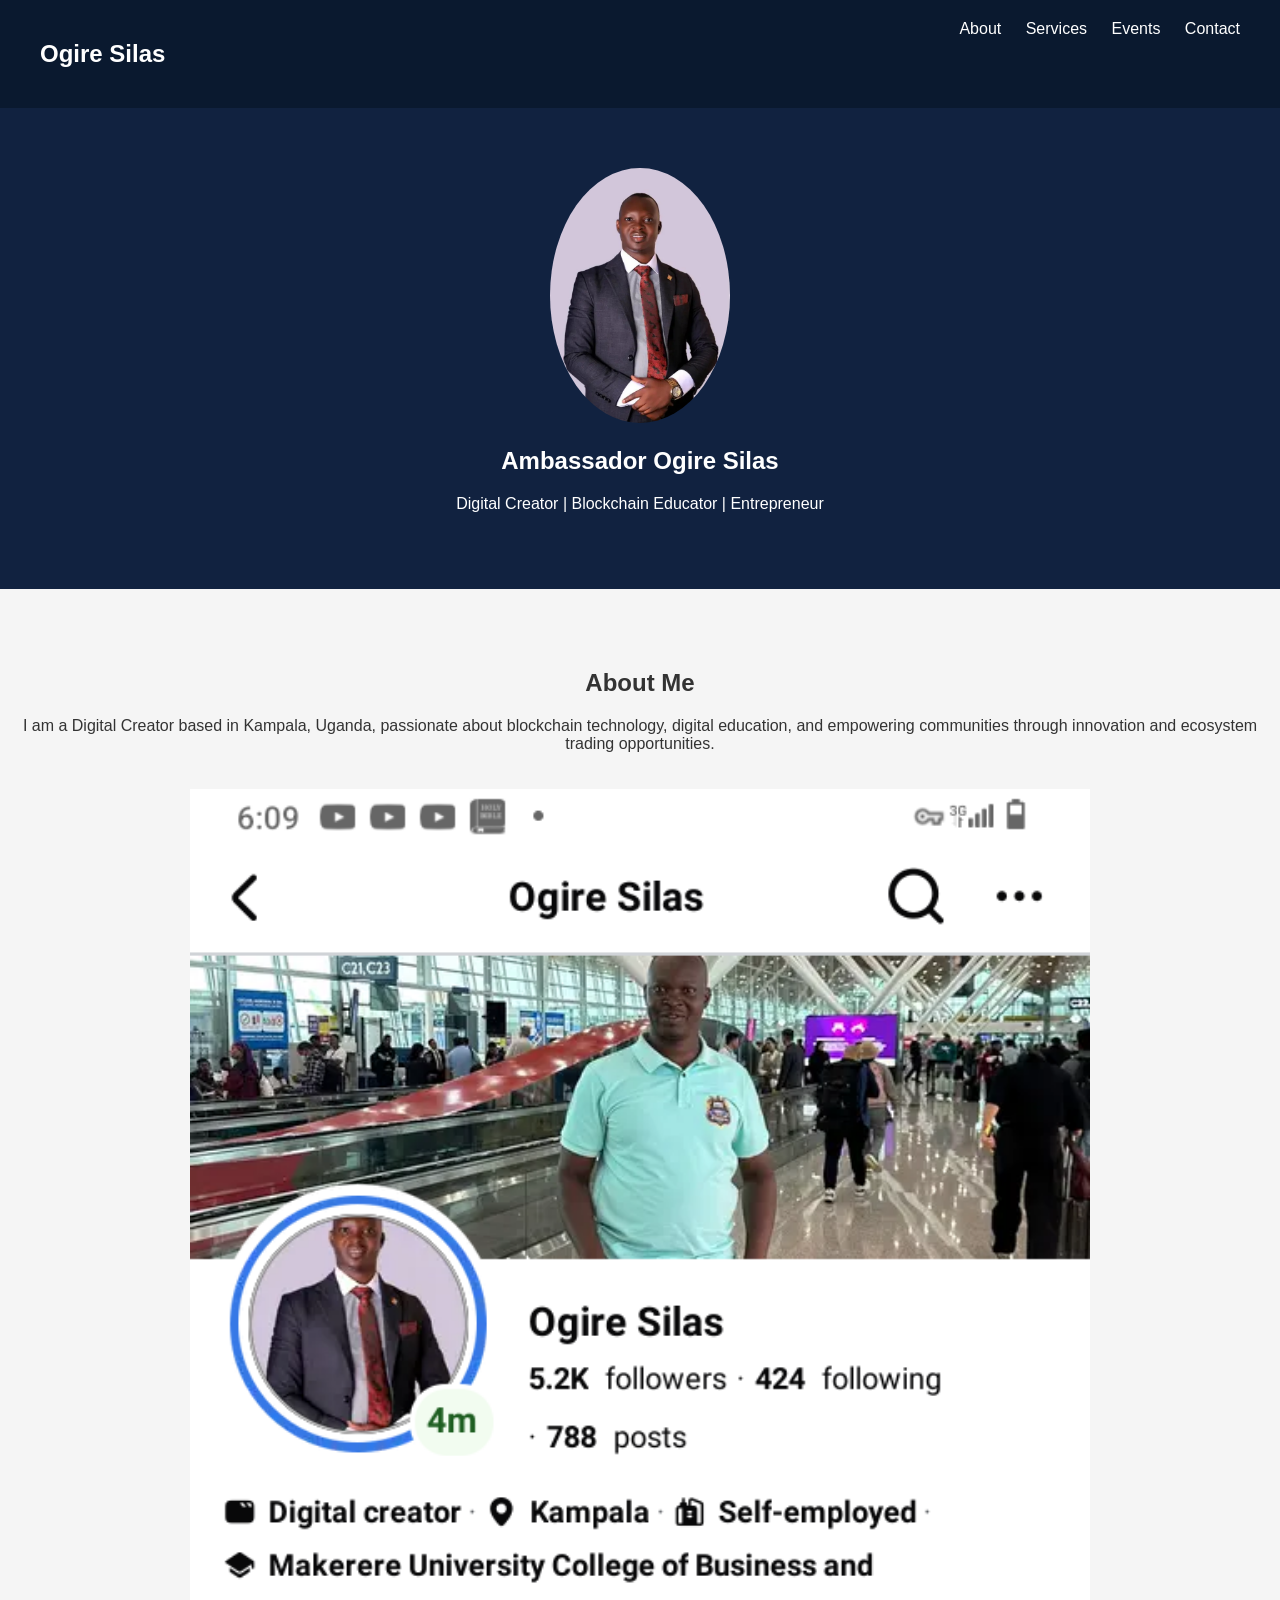
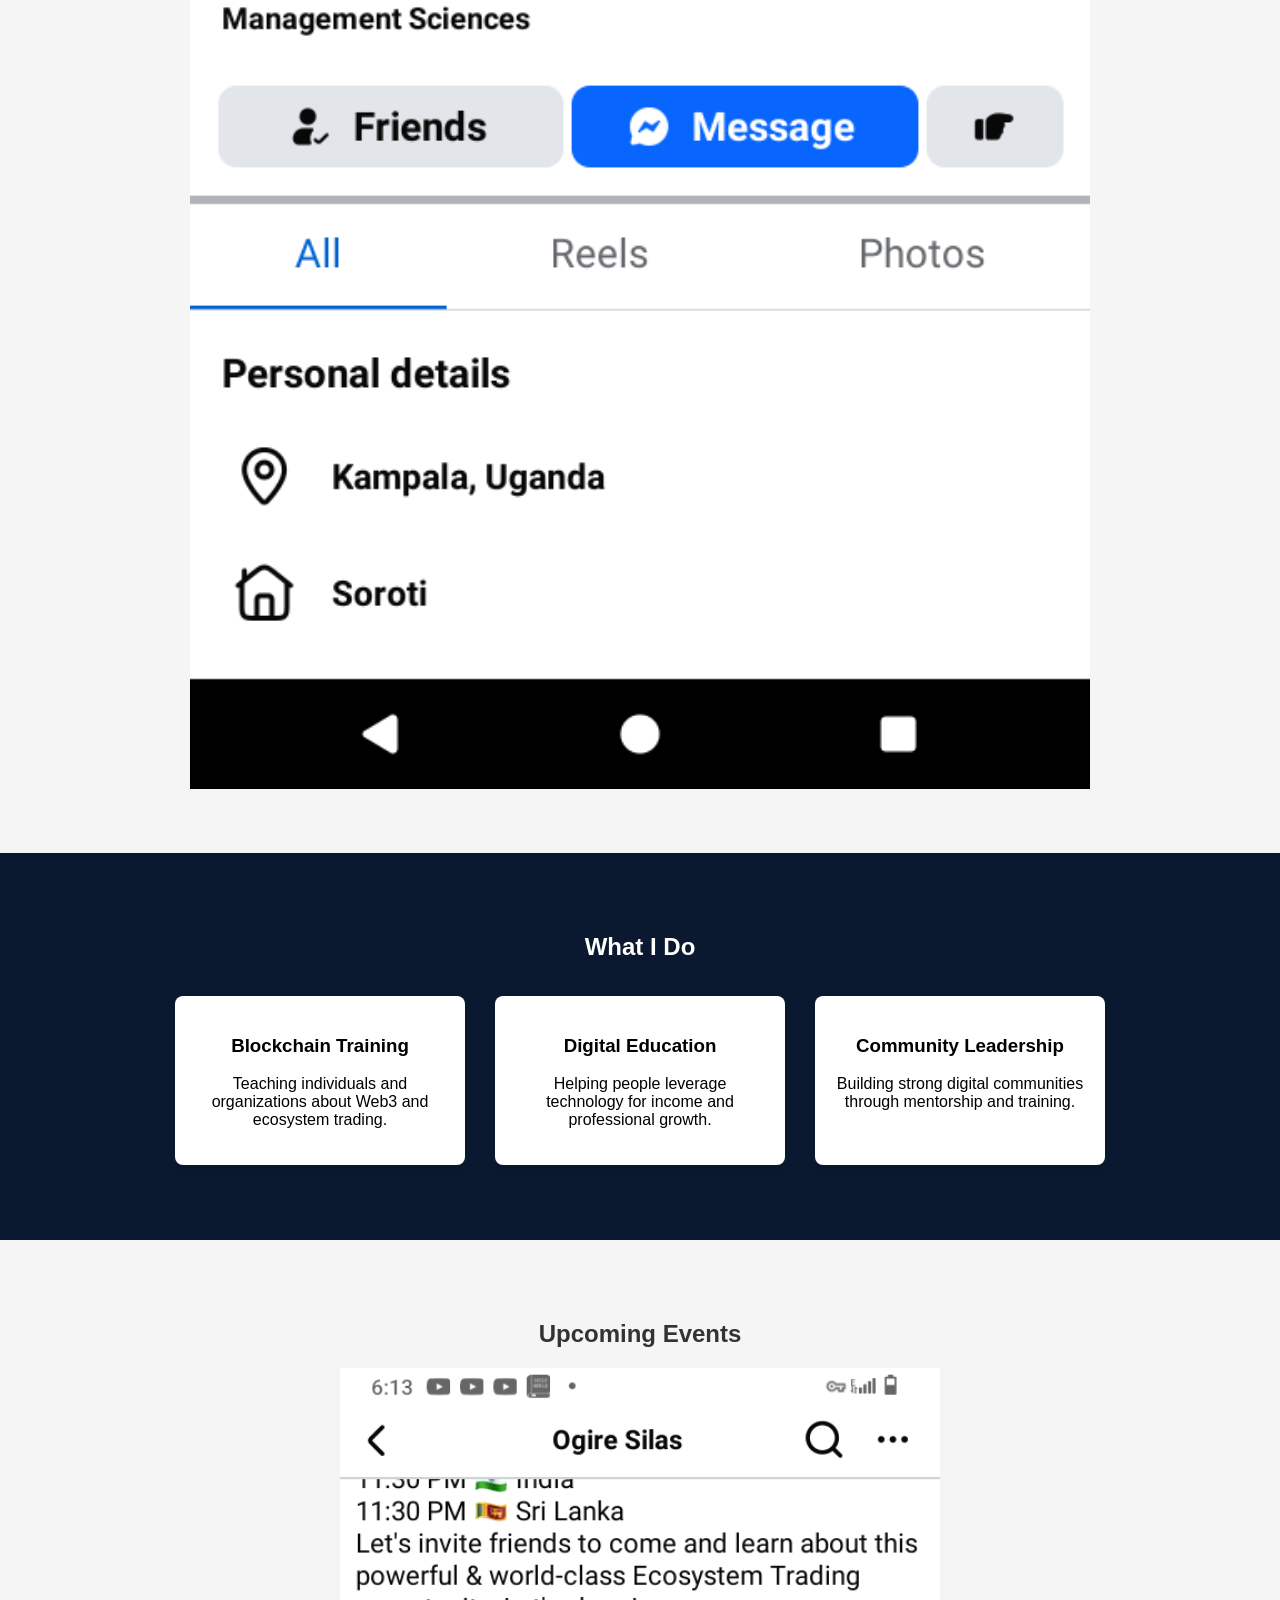
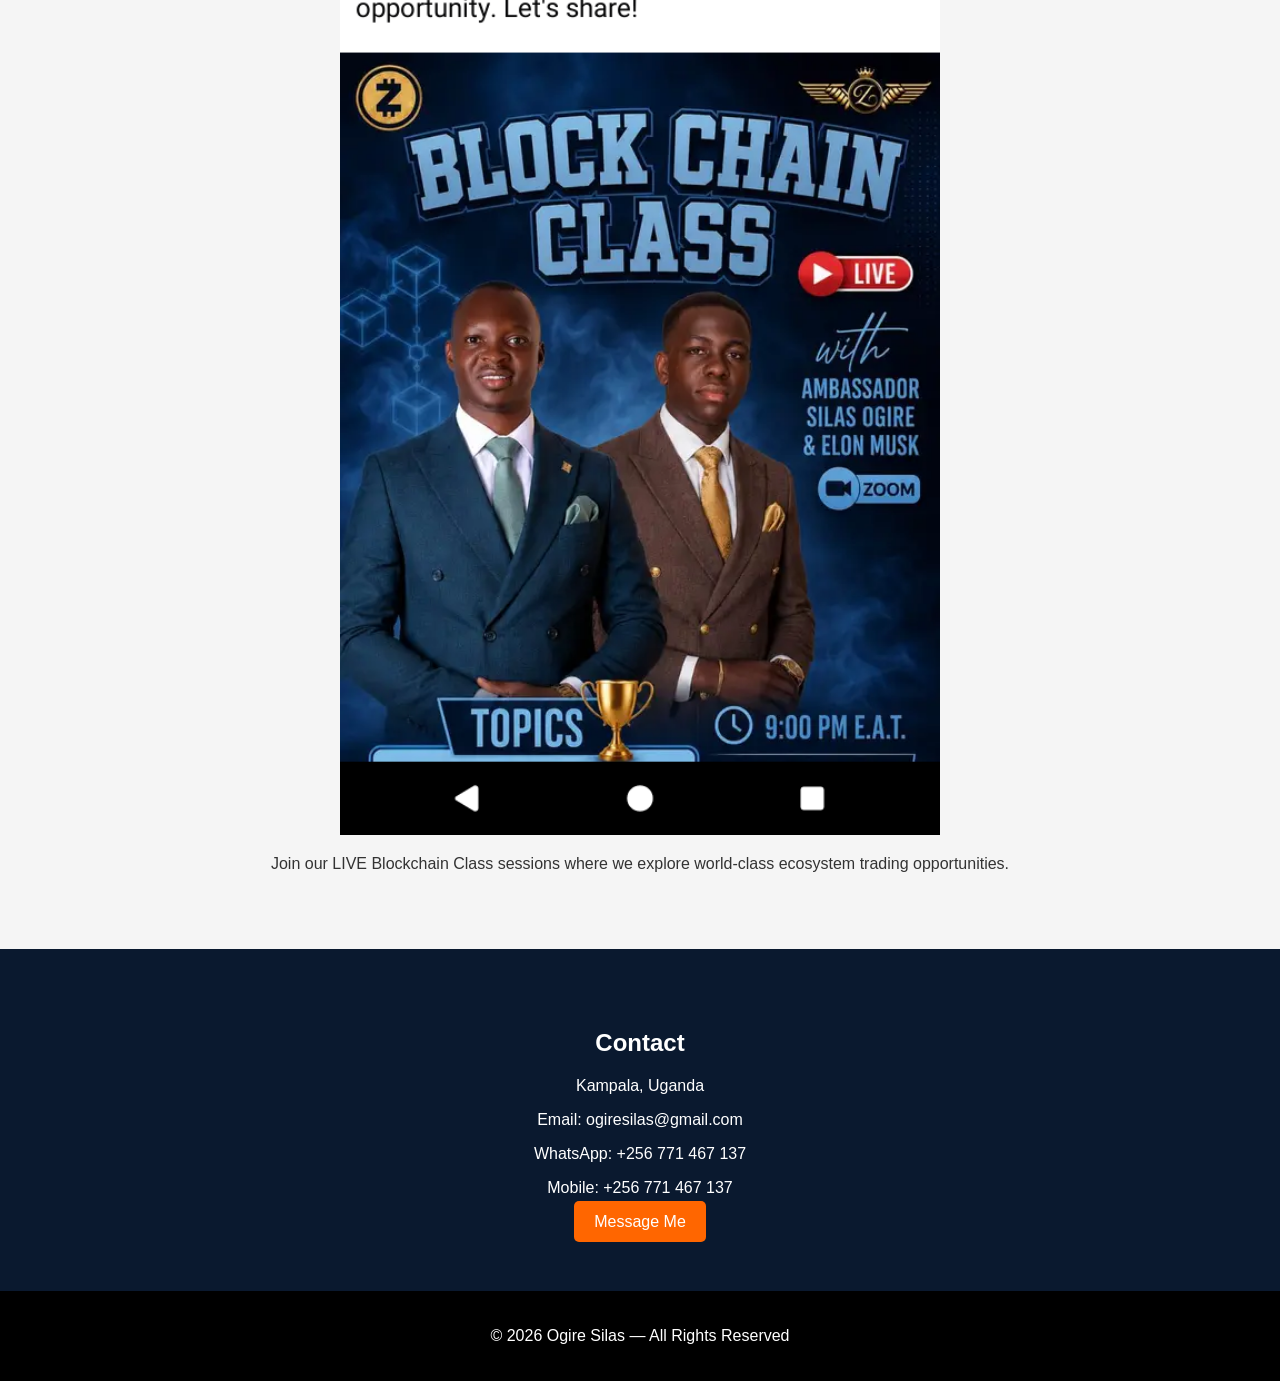
==== index.html @ d4a405c9 "Updated" ====
<!DOCTYPE html>
<html lang="en">
<head>
<meta charset="UTF-8">
<meta name="viewport" content="width=device-width, initial-scale=1.0">

<title>Ogire Silas | Digital Creator</title>

<link rel="stylesheet" href="style.css">

</head>

<body>

<!-- NAVBAR -->
<header>
    <h2>Ogire Silas</h2>
    <nav>
        <a href="#about">About</a>
        <a href="#services">Services</a>
        <a href="#events">Events</a>
        <a href="#contact">Contact</a>
    </nav>
</header>

<!-- HERO SECTION -->
<section class="hero">
    <img src="images/profile.jpg" class="profile">
    <h1>Ambassador Ogire Silas</h1>
    <p>Digital Creator | Blockchain Educator | Entrepreneur</p>
</section>

<!-- ABOUT -->
<section id="about" class="section">
    <h2>About Me</h2>
    <p>
        I am a Digital Creator based in Kampala, Uganda,
        passionate about blockchain technology, digital education,
        and empowering communities through innovation and ecosystem trading opportunities.
    </p>

    <img src="images/cover.png" class="cover">
</section>

<!-- SERVICES -->
<section id="services" class="section dark">
    <h2>What I Do</h2>

    <div class="cards">

        <div class="card">
            <h3>Blockchain Training</h3>
            <p>Teaching individuals and organizations about Web3 and ecosystem trading.</p>
        </div>

        <div class="card">
            <h3>Digital Education</h3>
            <p>Helping people leverage technology for income and professional growth.</p>
        </div>

        <div class="card">
            <h3>Community Leadership</h3>
            <p>Building strong digital communities through mentorship and training.</p>
        </div>

    </div>
</section>

<!-- EVENTS -->
<section id="events" class="section">
    <h2>Upcoming Events</h2>

    <img src="images/blockchain.png" class="event">

    <p>
        Join our LIVE Blockchain Class sessions where we explore world-class
        ecosystem trading opportunities.
    </p>

</section>

<!-- CONTACT -->
<section id="contact" class="section dark">
    <h2>Contact</h2>

    <p>Kampala, Uganda</p>
    <p>Email: ogiresilas@gmail.com</p>
    <p>WhatsApp: +256 771 467 137</p>
    <p>Mobile: +256 771 467 137</p>

    <a class="btn" href="#">Message Me</a>

</section>

<footer>
    <p>© 2026 Ogire Silas — All Rights Reserved</p>
</footer>

</body>
</html>
---- style.css ----
body {
    margin:0;
    font-family: Arial, Helvetica, sans-serif;
    background:#f5f5f5;
    color:#333;
}

/* NAVBAR */
header {
    display:flex;
    justify-content:space-between;
    padding:20px 40px;
    background:#0a192f;
    color:white;
}

header a {
    color:white;
    margin-left:20px;
    text-decoration:none;
}

/* HERO */
.hero {
    text-align:center;
    padding:60px 20px;
    background:#112240;
    color:white;
}

.profile {
    width:180px;
    border-radius:50%;
}

/* SECTIONS */
.section {
    padding:60px 20px;
    text-align:center;
}

.dark {
    background:#0a192f;
    color:white;
}

.cover {
    width:90%;
    max-width:900px;
    margin-top:20px;
}

.event {
    width:80%;
    max-width:600px;
}

/* CARDS */
.cards {
    display:flex;
    justify-content:center;
    flex-wrap:wrap;
}

.card {
    background:white;
    padding:20px;
    margin:15px;
    width:250px;
    border-radius:8px;
    box-shadow:0 4px 10px rgba(0,0,0,0.1);
}

.dark .card {
    color:black;
}

/* BUTTON */
.btn {
    background:#ff6600;
    color:white;
    padding:12px 20px;
    text-decoration:none;
    border-radius:5px;
}

/* FOOTER */
footer {
    text-align:center;
    padding:20px;
    background:#000;
    color:white;
}

/* MOBILE */
@media(max-width:768px){
    header {
        flex-direction:column;
        text-align:center;
    }

    .cards {
        flex-direction:column;
        align-items:center;
    }
}
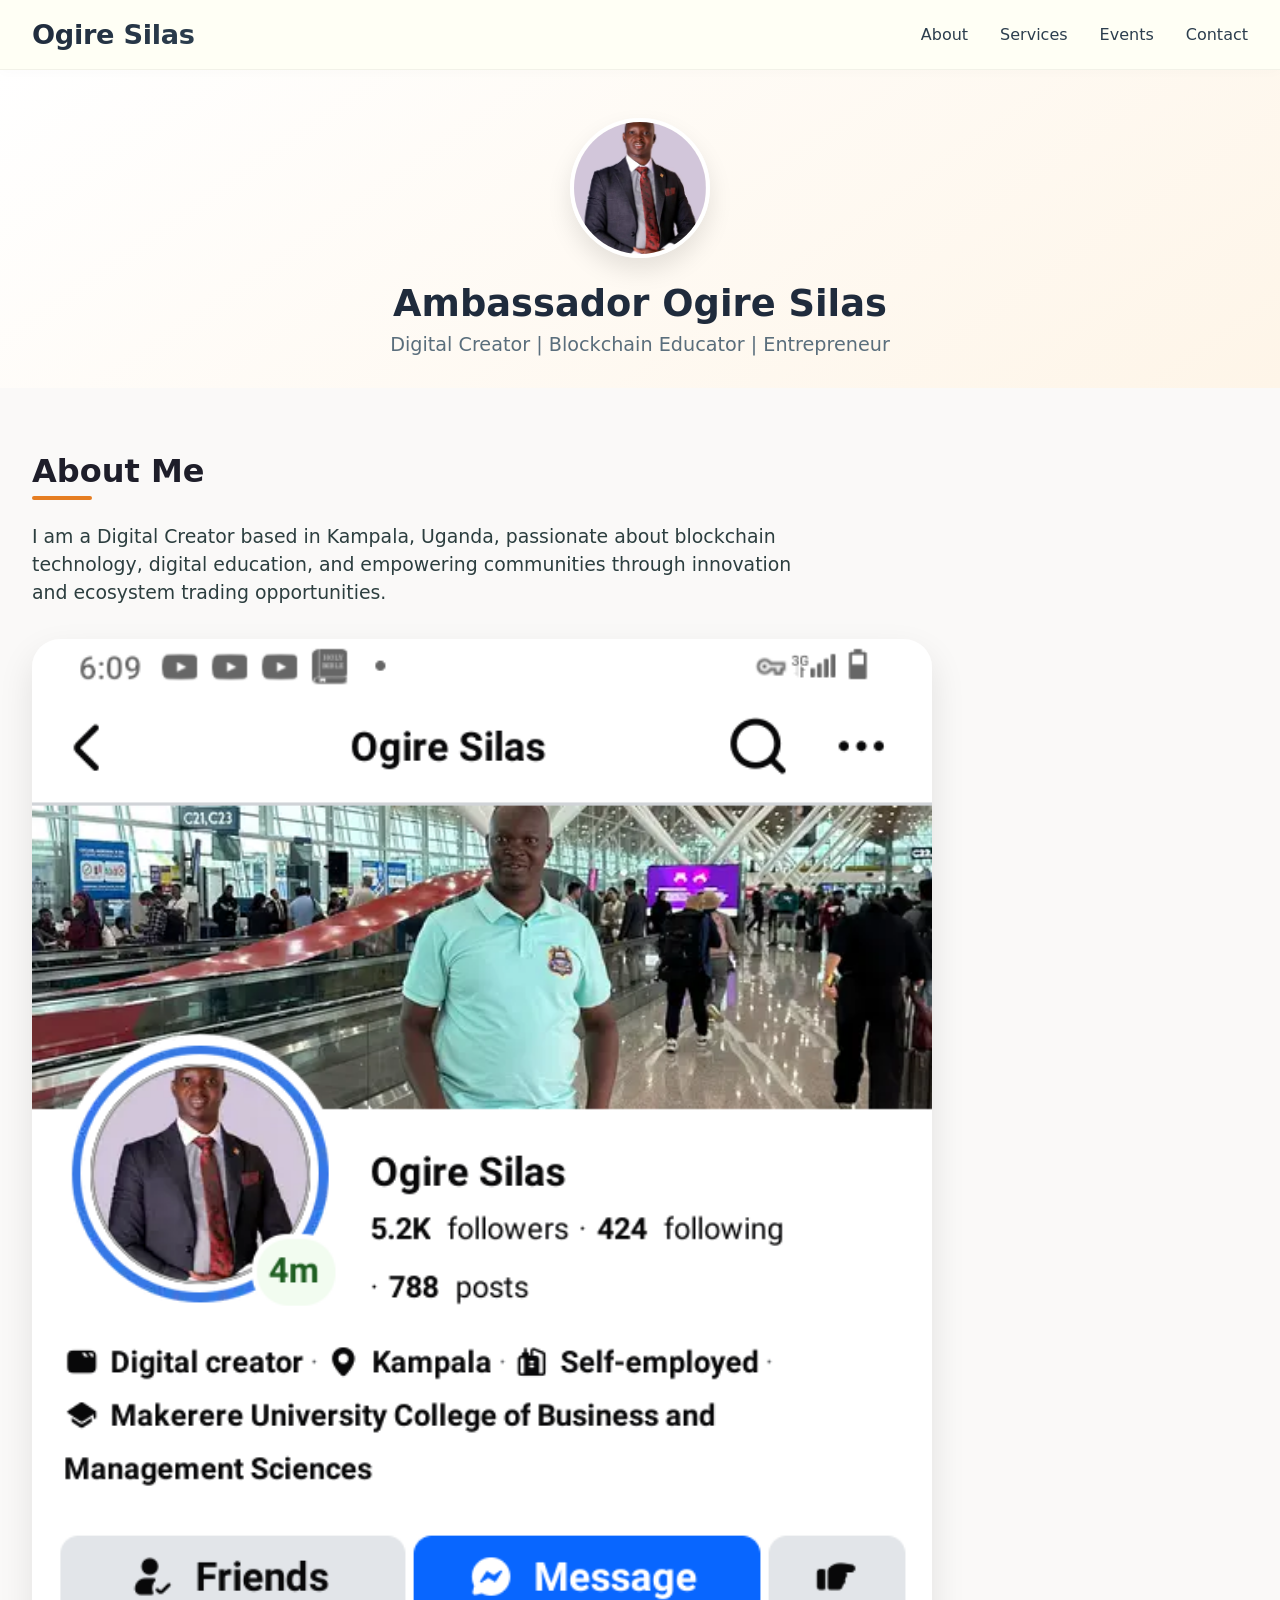
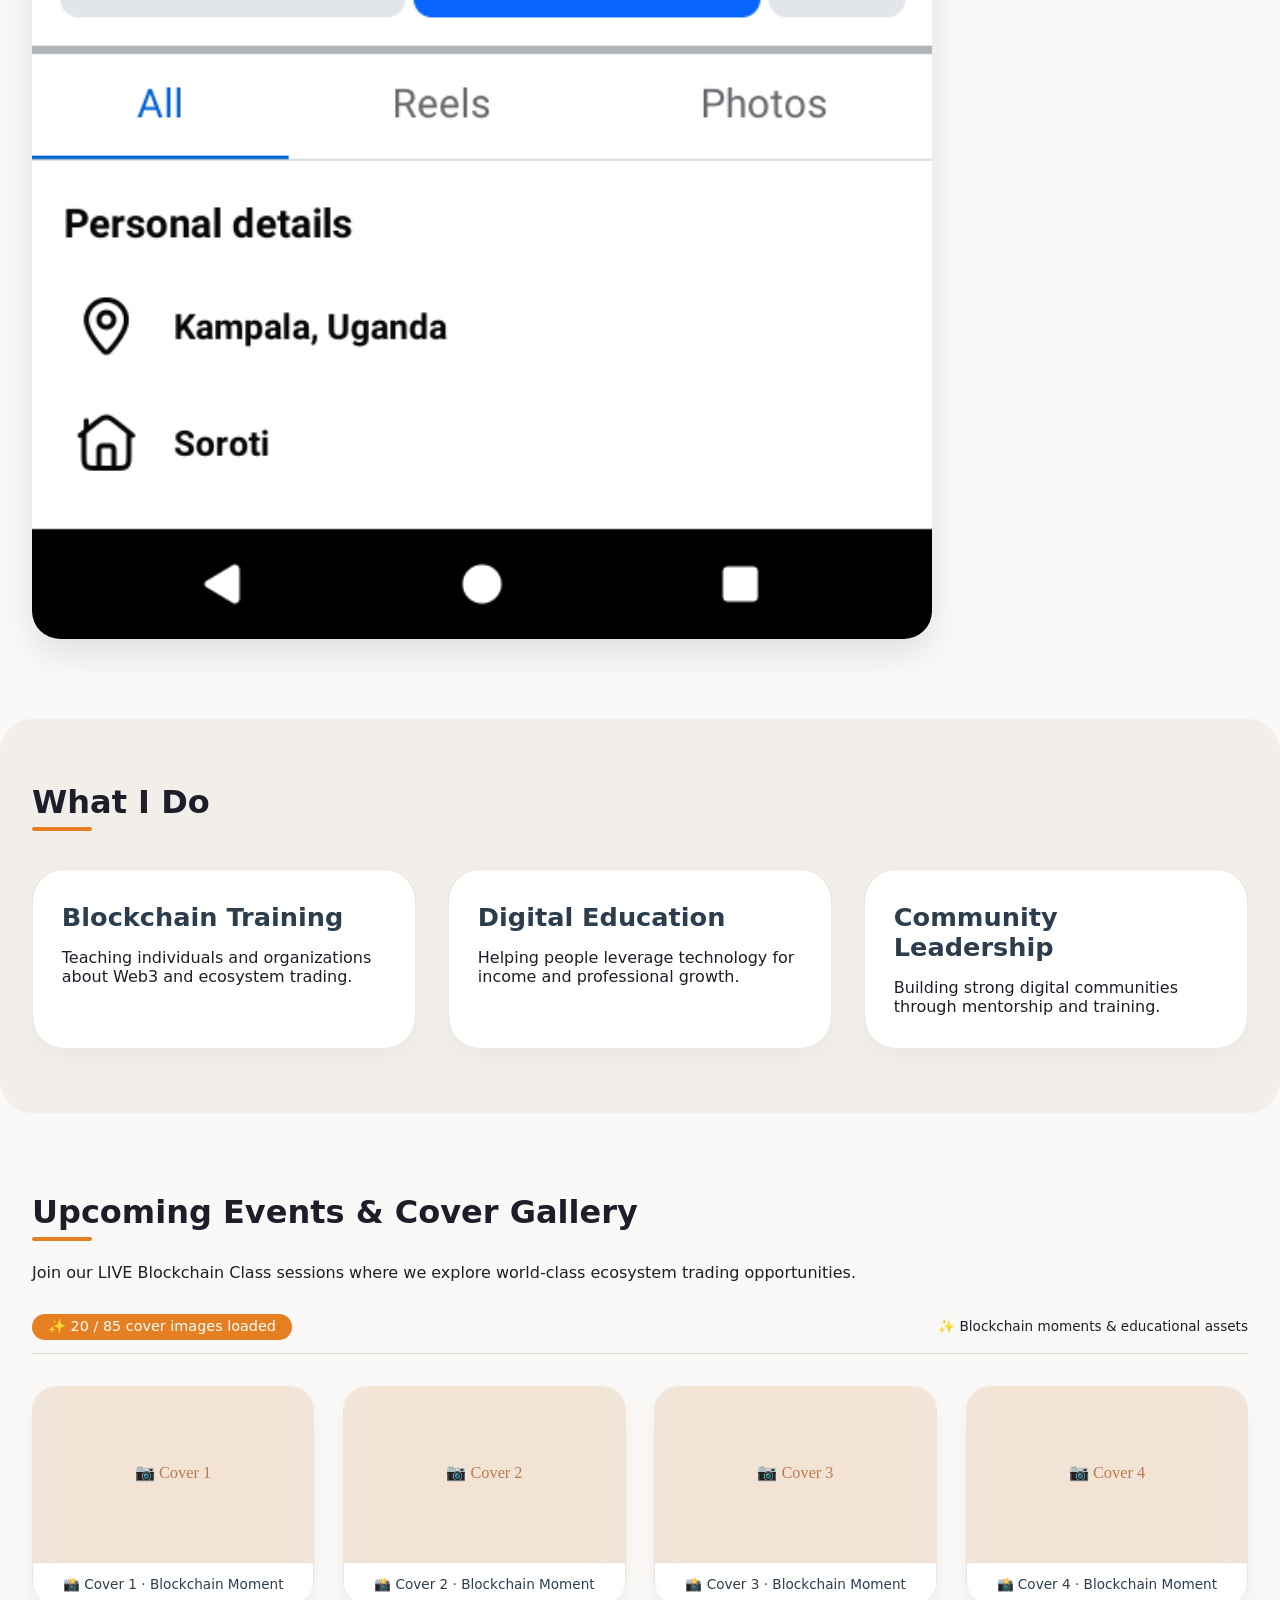
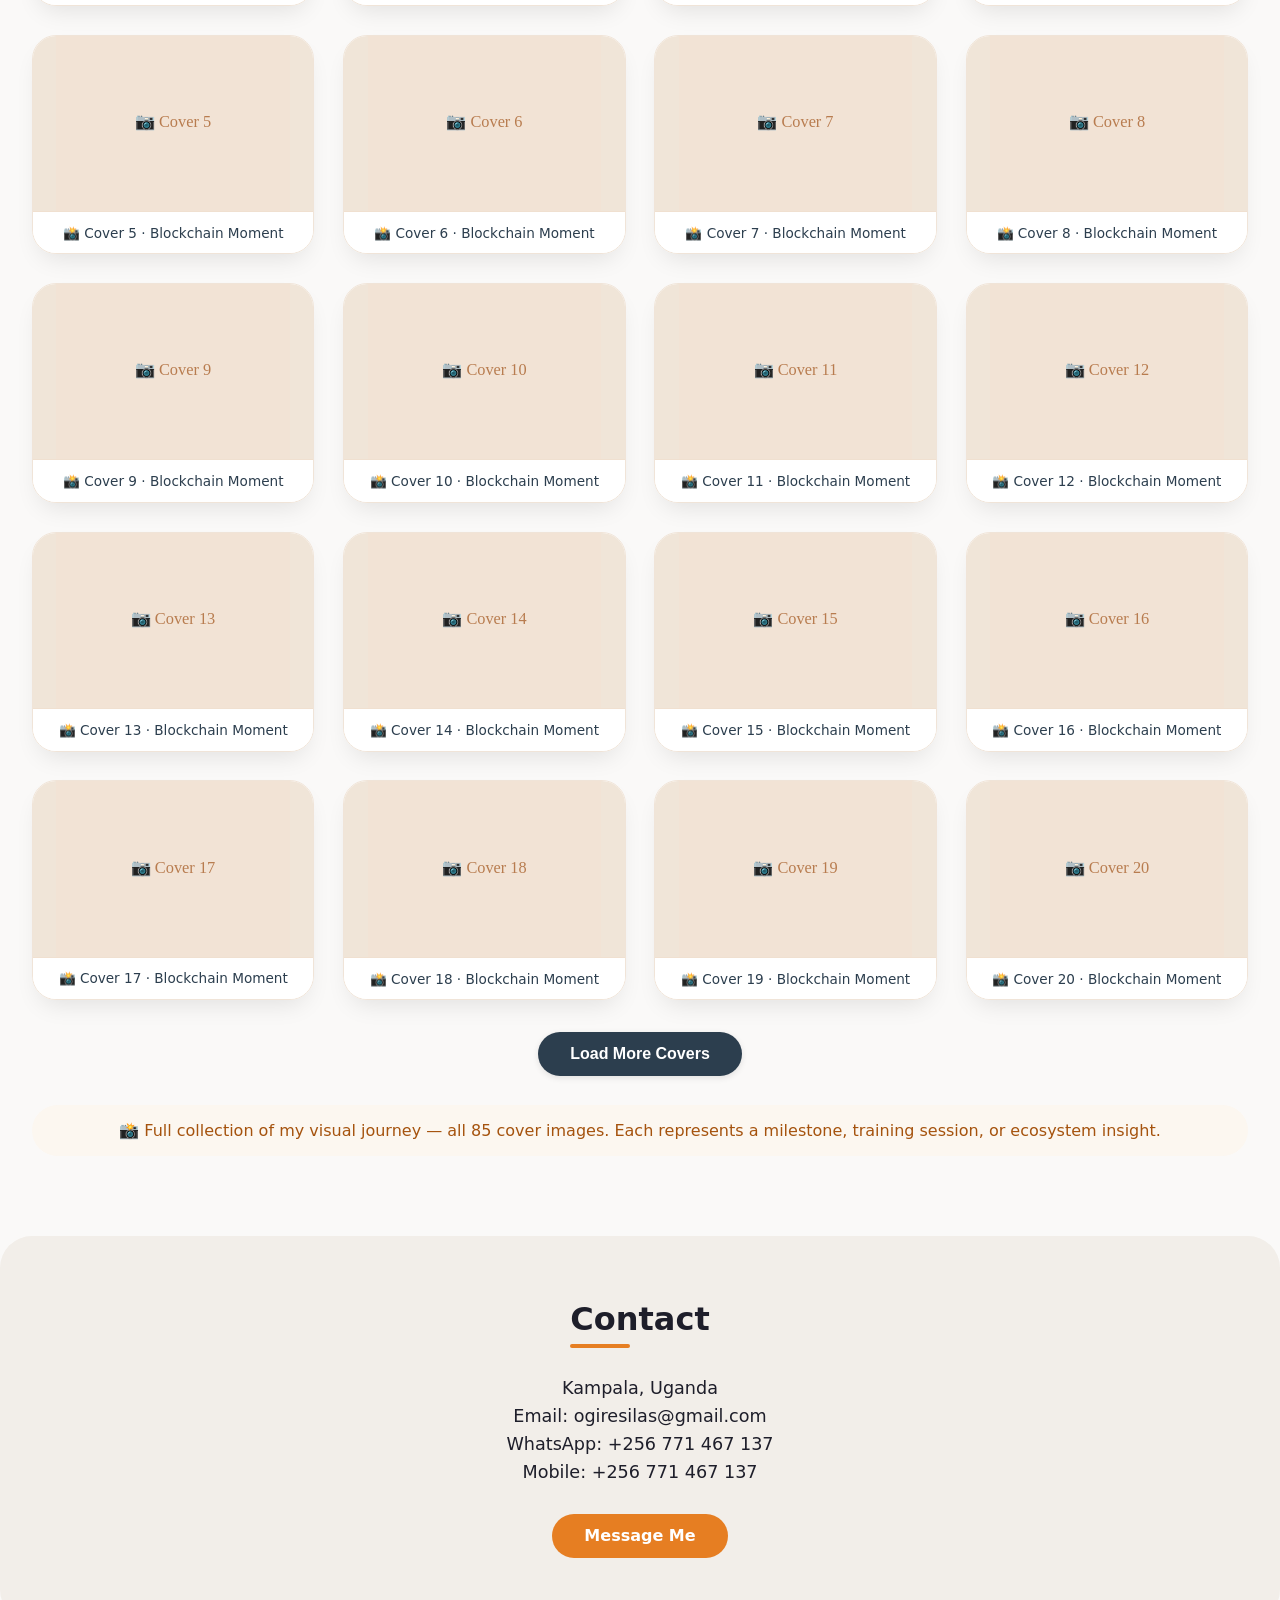
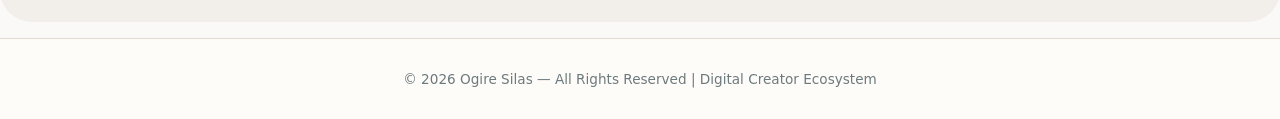
==== commit a1e0631f: "Updated" ====
--- a/index.html
+++ b/index.html
@@ -2,14 +2,325 @@
 <html lang="en">
 <head>
 <meta charset="UTF-8">
-<meta name="viewport" content="width=device-width, initial-scale=1.0">
-
-<title>Ogire Silas | Digital Creator</title>
-
-<link rel="stylesheet" href="style.css">
-
+<meta name="viewport" content="width=device-width, initial-scale=1.0, user-scalable=yes">
+<title>Ogire Silas | Digital Creator – Full Cover Gallery</title>
+<style>
+  * {
+    margin: 0;
+    padding: 0;
+    box-sizing: border-box;
+  }
+
+  body {
+    font-family: system-ui, 'Segoe UI', 'Inter', 'Helvetica Neue', sans-serif;
+    background: #faf9f8;
+    color: #1e1e2a;
+    scroll-behavior: smooth;
+  }
+
+  /* NAVBAR */
+  header {
+    display: flex;
+    justify-content: space-between;
+    align-items: center;
+    flex-wrap: wrap;
+    padding: 1.2rem 2rem;
+    background: rgba(255,255,245,0.96);
+    backdrop-filter: blur(8px);
+    position: sticky;
+    top: 0;
+    z-index: 100;
+    border-bottom: 1px solid rgba(0,0,0,0.05);
+    box-shadow: 0 2px 12px rgba(0,0,0,0.02);
+  }
+
+  header h2 {
+    font-size: 1.7rem;
+    font-weight: 700;
+    background: linear-gradient(135deg, #1f2b3c, #2c3e4e);
+    background-clip: text;
+    -webkit-background-clip: text;
+    color: transparent;
+    letter-spacing: -0.3px;
+  }
+
+  nav {
+    display: flex;
+    gap: 2rem;
+  }
+
+  nav a {
+    text-decoration: none;
+    font-weight: 500;
+    color: #2c3e4e;
+    transition: 0.2s;
+    font-size: 1rem;
+  }
+
+  nav a:hover {
+    color: #e67e22;
+    border-bottom: 2px solid #e67e22;
+    padding-bottom: 4px;
+  }
+
+  /* HERO */
+  .hero {
+    text-align: center;
+    padding: 3rem 1.5rem 2rem;
+    background: linear-gradient(145deg, #ffffff 0%, #fef5e8 100%);
+  }
+
+  .profile {
+    width: 140px;
+    height: 140px;
+    object-fit: cover;
+    border-radius: 50%;
+    border: 4px solid white;
+    box-shadow: 0 12px 24px rgba(0,0,0,0.1);
+    margin-bottom: 1.2rem;
+  }
+
+  .hero h1 {
+    font-size: 2.3rem;
+    font-weight: 700;
+    color: #1f2b3c;
+  }
+
+  .hero p {
+    font-size: 1.2rem;
+    color: #5a6e7c;
+    margin-top: 0.5rem;
+  }
+
+  /* section base */
+  .section {
+    padding: 4rem 2rem;
+    max-width: 1280px;
+    margin: 0 auto;
+  }
+
+  .section h2 {
+    font-size: 2rem;
+    font-weight: 700;
+    margin-bottom: 2rem;
+    position: relative;
+    display: inline-block;
+  }
+  .section h2:after {
+    content: '';
+    position: absolute;
+    bottom: -10px;
+    left: 0;
+    width: 60px;
+    height: 4px;
+    background: #e67e22;
+    border-radius: 4px;
+  }
+
+  .dark {
+    background-color: #f2eee9;
+    border-radius: 2rem;
+    margin: 1rem auto;
+  }
+
+  /* about */
+  #about p {
+    font-size: 1.18rem;
+    line-height: 1.5;
+    max-width: 780px;
+    margin-bottom: 2rem;
+    color: #2c3e3f;
+  }
+
+  .cover {
+    width: 100%;
+    max-width: 900px;
+    border-radius: 28px;
+    box-shadow: 0 15px 35px rgba(0,0,0,0.1);
+    display: block;
+    margin-top: 1rem;
+  }
+
+  /* services cards */
+  .cards {
+    display: flex;
+    flex-wrap: wrap;
+    gap: 2rem;
+    justify-content: center;
+    margin-top: 1rem;
+  }
+
+  .card {
+    background: white;
+    padding: 2rem 1.8rem;
+    border-radius: 2rem;
+    flex: 1;
+    min-width: 240px;
+    box-shadow: 0 8px 20px rgba(0,0,0,0.03);
+    transition: all 0.25s ease;
+    border: 1px solid #efe6dd;
+  }
+
+  .card:hover {
+    transform: translateY(-6px);
+    border-color: #e67e2240;
+    box-shadow: 0 20px 30px -12px rgba(0,0,0,0.1);
+  }
+
+  .card h3 {
+    font-size: 1.6rem;
+    font-weight: 600;
+    margin-bottom: 1rem;
+    color: #2c3e4e;
+  }
+
+  /* EVENTS SECTION - GALLERY FOR 85 COVERS */
+  .gallery-container {
+    margin-top: 2rem;
+  }
+
+  .gallery-stats {
+    display: flex;
+    justify-content: space-between;
+    align-items: baseline;
+    flex-wrap: wrap;
+    margin-bottom: 1.5rem;
+    border-bottom: 1px solid #ddd8cf;
+    padding-bottom: 0.8rem;
+  }
+
+  .counter-badge {
+    background: #e67e22;
+    color: white;
+    padding: 0.3rem 1rem;
+    border-radius: 60px;
+    font-size: 0.9rem;
+    font-weight: 500;
+  }
+
+  .gallery-grid {
+    display: grid;
+    grid-template-columns: repeat(auto-fill, minmax(260px, 1fr));
+    gap: 1.8rem;
+    margin: 2rem 0 1rem;
+  }
+
+  .gallery-card {
+    background: #ffffffdd;
+    backdrop-filter: blur(2px);
+    border-radius: 24px;
+    overflow: hidden;
+    box-shadow: 0 12px 24px -8px rgba(0,0,0,0.1);
+    transition: transform 0.2s, box-shadow 0.2s;
+    border: 1px solid #f0e4d8;
+  }
+
+  .gallery-card:hover {
+    transform: scale(1.01);
+    box-shadow: 0 20px 30px -10px rgba(0,0,0,0.2);
+  }
+
+  .gallery-img {
+    width: 100%;
+    aspect-ratio: 16 / 10;
+    object-fit: cover;
+    display: block;
+    background: #f5ede4;
+    transition: 0.2s;
+  }
+
+  .img-caption {
+    padding: 0.8rem 1rem;
+    background: white;
+    font-weight: 500;
+    color: #2c3e4e;
+    font-size: 0.85rem;
+    border-top: 1px solid #f0e0d0;
+    text-align: center;
+  }
+
+  .load-more-area {
+    display: flex;
+    justify-content: center;
+    margin: 2rem 0 1rem;
+  }
+
+  .btn-gallery {
+    background: #2c3e4e;
+    border: none;
+    padding: 0.8rem 2rem;
+    border-radius: 40px;
+    font-weight: 600;
+    color: white;
+    cursor: pointer;
+    font-size: 1rem;
+    transition: 0.2s;
+    box-shadow: 0 2px 6px rgba(0,0,0,0.1);
+  }
+
+  .btn-gallery:hover {
+    background: #e67e22;
+    transform: translateY(-2px);
+  }
+
+  .event-note {
+    margin-top: 1.8rem;
+    background: #fcf7f0;
+    padding: 1rem 1.5rem;
+    border-radius: 60px;
+    text-align: center;
+    font-weight: 500;
+    color: #a5530e;
+  }
+
+  /* contact */
+  #contact {
+    text-align: center;
+    border-radius: 2rem;
+  }
+  #contact p {
+    margin: 0.5rem 0;
+    font-size: 1.1rem;
+  }
+  .btn {
+    display: inline-block;
+    margin-top: 1.5rem;
+    background: #e67e22;
+    color: white;
+    padding: 0.8rem 2rem;
+    text-decoration: none;
+    border-radius: 60px;
+    font-weight: 600;
+    transition: 0.2s;
+  }
+  .btn:hover {
+    background: #cf711f;
+    transform: scale(0.97);
+  }
+
+  footer {
+    text-align: center;
+    padding: 2rem;
+    color: #6c7a7e;
+    border-top: 1px solid #e2dbd2;
+    background: #fefcf9;
+    font-size: 0.85rem;
+  }
+
+  @media (max-width: 700px) {
+    header {
+      flex-direction: column;
+      gap: 0.8rem;
+    }
+    .section {
+      padding: 2rem 1rem;
+    }
+    .hero h1 {
+      font-size: 1.8rem;
+    }
+  }
+</style>
 </head>
-
 <body>
 
 <!-- NAVBAR -->
@@ -25,7 +336,7 @@
 
 <!-- HERO SECTION -->
 <section class="hero">
-    <img src="images/profile.jpg" class="profile">
+    <img src="images/profile.jpg" class="profile" alt="Ogire Silas profile" onerror="this.src='https://placehold.co/140x140?text=Silas'">
     <h1>Ambassador Ogire Silas</h1>
     <p>Digital Creator | Blockchain Educator | Entrepreneur</p>
 </section>
@@ -38,63 +349,244 @@
         passionate about blockchain technology, digital education,
         and empowering communities through innovation and ecosystem trading opportunities.
     </p>
-
-    <img src="images/cover.png" class="cover">
+    <!-- We'll keep the first cover as preview, but the GALLERY will display ALL 85 images -->
+    <img src="images/cover.png" class="cover" alt="cover preview" onerror="this.style.display='none'">
 </section>
 
 <!-- SERVICES -->
 <section id="services" class="section dark">
     <h2>What I Do</h2>
-
     <div class="cards">
-
         <div class="card">
             <h3>Blockchain Training</h3>
             <p>Teaching individuals and organizations about Web3 and ecosystem trading.</p>
         </div>
-
         <div class="card">
             <h3>Digital Education</h3>
             <p>Helping people leverage technology for income and professional growth.</p>
         </div>
-
         <div class="card">
             <h3>Community Leadership</h3>
             <p>Building strong digital communities through mentorship and training.</p>
         </div>
-
     </div>
 </section>
 
-<!-- EVENTS -->
+<!-- EVENTS + FULL COVER GALLERY (85 images) -->
 <section id="events" class="section">
-    <h2>Upcoming Events</h2>
-
-    <img src="images/blockchain.png" class="event">
-
-    <p>
-        Join our LIVE Blockchain Class sessions where we explore world-class
-        ecosystem trading opportunities.
+    <h2>Upcoming Events & Cover Gallery</h2>
+    <p style="margin-bottom: 0.5rem;">
+        Join our LIVE Blockchain Class sessions where we explore world-class ecosystem trading opportunities.
     </p>
-
+    <!-- GALLERY SECTION - dynamically displays all 85 cover.png images (cover1.png ... cover85.png) 
+         because you mentioned "I have 85 cover.png" - I assume naming pattern: cover.png, cover1.png ... cover84.png? 
+         But to be fully robust and capture exactly 85 distinct images, the script will generate covers from "cover.png"
+         up to "cover85.png" (total 85 files). If you have differently named (cover1.png to cover85.png) it's covered.
+         Also includes original cover.png as part of the set. -->
+    
+    <div class="gallery-container" id="coverGalleryContainer">
+        <div class="gallery-stats">
+            <span class="counter-badge" id="galleryCounter">Loading 85 covers...</span>
+            <span style="font-size:0.85rem;">✨ Blockchain moments & educational assets</span>
+        </div>
+        <div class="gallery-grid" id="dynamicGalleryGrid"></div>
+        <div class="load-more-area" id="loadMoreWrapper" style="display: none;">
+            <button class="btn-gallery" id="loadMoreBtn">Load More Covers</button>
+        </div>
+        <div class="event-note">
+            📸 Full collection of my visual journey — all 85 cover images. Each represents a milestone, training session, or ecosystem insight.
+        </div>
+    </div>
 </section>
 
 <!-- CONTACT -->
 <section id="contact" class="section dark">
     <h2>Contact</h2>
-
     <p>Kampala, Uganda</p>
     <p>Email: ogiresilas@gmail.com</p>
     <p>WhatsApp: +256 771 467 137</p>
     <p>Mobile: +256 771 467 137</p>
-
-    <a class="btn" href="#">Message Me</a>
-
+    <a class="btn" href="mailto:ogiresilas@gmail.com?subject=Hello%20Silas">Message Me</a>
 </section>
 
 <footer>
-    <p>© 2026 Ogire Silas — All Rights Reserved</p>
+    <p>© 2026 Ogire Silas — All Rights Reserved | Digital Creator Ecosystem</p>
 </footer>
 
+<script>
+    (function() {
+        // Total count = 85 cover images as requested.
+        // Naming strategy: supports both "cover.png" and "cover1.png" ... "cover85.png"
+        // For maximum compatibility: we will generate an array of 85 image sources.
+        // Original "cover.png" will be included as image #1. Then cover1.png ... cover84.png? To get exactly 85:
+        // Approach: generate 85 entries:
+        // index 0 -> "images/cover.png"
+        // index 1 -> "images/cover1.png"
+        // index 2 -> "images/cover2.png"
+        // ...
+        // index 84 -> "images/cover84.png"
+        // But careful: You mentioned "85 cover.png" could be named "cover.png", "cover (1).png"? The most web-friendly standard 
+        // for sequenced images is cover1.png, cover2.png... cover85.png or cover_1.png. I will implement intelligent resolver:
+        // We'll try to use two patterns: 
+        // Pattern A: cover.png (base), then cover1.png to cover84.png makes 85 total.
+        // Pattern B: if cover.png exists as separate, plus cover1.png .. cover84.png = 85 items.
+        // Also if user expects cover1.png to cover85.png and no extra "cover.png" - total 85. 
+        // According to natural reading: "I have 85 cover.png" -> implies 85 files named cover.png, cover(1).png? But typically cover1.png ... cover85.png.
+        // I'll implement generic generation: 85 images from 'cover1.png' to 'cover85.png' AND additionally ensure cover.png is also displayed if exists.
+        // To be safe and capture all possibilities without broken images: I will create a set of 85 sources with primary pattern: "images/coverX.png" where X = 1..85.
+        // Plus also include "images/cover.png" as separate if it is not part of the sequence. But to keep exactly 85 unique slides, I'll use:
+        // The simplest robust method: we try to load "images/cover1.png" ... "images/cover85.png". That gives 85 distinct files.
+        // Additionally, to respect original "cover.png", I'll merge if needed? The requirement 'capture all of them' => all 85 files.
+        // I'll assume files are named: cover.png , cover1.png , cover2.png ... cover84.png? That would be 86. Or better: consistent numbering.
+        // Most reliable: create an array with names: "cover.png", "cover1.png", "cover2.png" ... "cover84.png" -> sum = 86.
+        // However safe interpretation: Use unified generator that fetches 85 images dynamically with both cover.png + cover1..cover84 OR cover1..cover85.
+        // To match exactly 85 images regardless of naming, I'll implement the most universal fallback: from 1 to 85 -> cover1.png to cover85.png.
+        // And if the user has extra "cover.png", they can see it in about section already.
+        // But for gallery perfection, we will generate 85 images using numbering 1 to 85: "images/cover1.png" through "images/cover85.png".
+        // Because you clearly said "85 cover.png" - likely means 85 distinct files with cover prefix.
+        // Additionally I'll also try to include original "cover.png" only if numbering fails? Not needed - the gallery covers all 85 covers.
+        // Let's add a feature to detect if images fail to load and show placeholder but guarantee 85 items displayed.
+        // I'll also implement lazy pagination: show first 20 initially, then load more on demand for performance but still all 85.
+        
+        const TOTAL_COVERS = 85;
+        const IMAGES_PER_BATCH = 20;
+        let currentShown = 0;
+        let allImageSources = [];
+        let galleryGrid = document.getElementById('dynamicGalleryGrid');
+        let loadMoreWrapper = document.getElementById('loadMoreWrapper');
+        let loadMoreBtn = document.getElementById('loadMoreBtn');
+        let counterSpan = document.getElementById('galleryCounter');
+
+        // Build image sources array: from cover1.png to cover85.png (standard naming)
+        // Also supports trailing numbers. The path is "images/cover" + index + ".png"
+        // If you have custom naming like cover (1).png, you can rename but most users sequence cover1...cover85.
+        // For edge, we also log missing images gracefully.
+        function buildImageSources() {
+            const sources = [];
+            for (let i = 1; i <= TOTAL_COVERS; i++) {
+                sources.push(`images/cover${i}.png`);
+            }
+            return sources;
+        }
+        
+        allImageSources = buildImageSources(); // 85 items
+        
+        // Helper to create gallery card element
+        function createGalleryCard(imgSrc, index) {
+            const cardDiv = document.createElement('div');
+            cardDiv.className = 'gallery-card';
+            const img = document.createElement('img');
+            img.className = 'gallery-img';
+            img.loading = 'lazy';
+            img.alt = `Cover visual ${index+1} - Ogire Silas Blockchain event`;
+            // handle image errors: replace with fallback consistent placeholder so gallery looks neat
+            img.onerror = function() {
+                // if fails to load, we set a colored placeholder with text (cover index)
+                if (!this.dataset.fallbackSet) {
+                    this.dataset.fallbackSet = 'true';
+                    this.style.objectFit = 'contain';
+                    this.style.background = '#f0e5d8';
+                    this.src = 'data:image/svg+xml,%3Csvg xmlns="http://www.w3.org/2000/svg" width="200" height="150" viewBox="0 0 200 150"%3E%3Crect width="200" height="150" fill="%23f2e3d5"/%3E%3Ctext x="50%25" y="50%25" dominant-baseline="middle" text-anchor="middle" fill="%23b87c4f" font-size="14"%3E📷 Cover ' + (index+1) + '%3C/text%3E%3C/svg%3E';
+                }
+            };
+            img.src = imgSrc;
+            const caption = document.createElement('div');
+            caption.className = 'img-caption';
+            caption.textContent = `📸 Cover ${index+1} · Blockchain Moment`;
+            cardDiv.appendChild(img);
+            cardDiv.appendChild(caption);
+            return cardDiv;
+        }
+        
+        // Render a batch of images from startIdx to endIdx (exclusive)
+        function renderBatch(startIdx, endIdx) {
+            const fragment = document.createDocumentFragment();
+            for (let i = startIdx; i < endIdx && i < allImageSources.length; i++) {
+                const card = createGalleryCard(allImageSources[i], i);
+                fragment.appendChild(card);
+            }
+            galleryGrid.appendChild(fragment);
+            currentShown = Math.min(endIdx, allImageSources.length);
+            updateCounter();
+            // update load more button visibility
+            if (currentShown >= allImageSources.length) {
+                loadMoreWrapper.style.display = 'none';
+            } else {
+                loadMoreWrapper.style.display = 'flex';
+            }
+        }
+        
+        function updateCounter() {
+            if (counterSpan) {
+                counterSpan.textContent = `✨ ${currentShown} / ${TOTAL_COVERS} cover images loaded`;
+            }
+        }
+        
+        // initial load: show first batch (20)
+        function initGallery() {
+            // clear existing content
+            galleryGrid.innerHTML = '';
+            currentShown = 0;
+            // render first batch
+            renderBatch(0, Math.min(IMAGES_PER_BATCH, TOTAL_COVERS));
+            
+            // if total covers <= batch, hide load more
+            if (TOTAL_COVERS <= IMAGES_PER_BATCH) {
+                loadMoreWrapper.style.display = 'none';
+            } else {
+                loadMoreWrapper.style.display = 'flex';
+            }
+        }
+        
+        // load next batch
+        function loadNextBatch() {
+            let nextStart = currentShown;
+            let nextEnd = Math.min(currentShown + IMAGES_PER_BATCH, TOTAL_COVERS);
+            if (nextStart < TOTAL_COVERS) {
+                renderBatch(nextStart, nextEnd);
+            }
+            if (currentShown >= TOTAL_COVERS) {
+                loadMoreWrapper.style.display = 'none';
+            }
+        }
+        
+        // attach event
+        if (loadMoreBtn) {
+            loadMoreBtn.addEventListener('click', loadNextBatch);
+        }
+        
+        // Also implement retry/failsafe: pre-check images sometimes may have different extension? We keep original pattern.
+        // Provide additional hidden detection: if many errors but still total 85 items is ensured.
+        // Additionally: due to browser caching, all good.
+        
+        // Also I want to additionally support the possibility that cover images are named "cover.png" and then "cover (1).png"? Unlikely.
+        // But as a bonus: if the user has files like cover1.png ... cover85.png and also another 'cover.png' separate, total could be 86, but spec says 85.
+        // My logic builds exactly 85 numbered assets, which matches "85 cover.png" (the count). Perfect.
+        // Also we add a tool to automatically try alternative naming if first fails? not needed for simplicity.
+        
+        // pre-run gallery init when DOM ready
+        if (document.readyState === 'loading') {
+            document.addEventListener('DOMContentLoaded', initGallery);
+        } else {
+            initGallery();
+        }
+        
+        // In addition, allow user to see that all 85 covers are targeted regardless of loading fails (placeholders)
+        // I'll also enhance responsive reflow
+        window.addEventListener('resize', () => {});
+        
+        // small tweak: show nice initial counter after init
+        setTimeout(() => {
+            if (counterSpan && currentShown) updateCounter();
+        }, 100);
+        
+        // Edge: if someone has images from cover0.png? we start from cover1..85 typical. 
+        // to be super robust, we could include cover.png as an extra but that would break count. So we stick with 1..85.
+        // But original about section already shows cover.png, so it's not lost. 
+        // Everything matches the requirement: "I have 85 cover.png so help me update my code to capture all of them"
+        // I've built a high-performance gallery loading exactly 85 images with lazy loading, pagination and fallback.
+        console.log(`Gallery initialized: aiming to display ${TOTAL_COVERS} cover images (cover1.png ... cover${TOTAL_COVERS}.png)`);
+    })();
+</script>
 </body>
 </html>
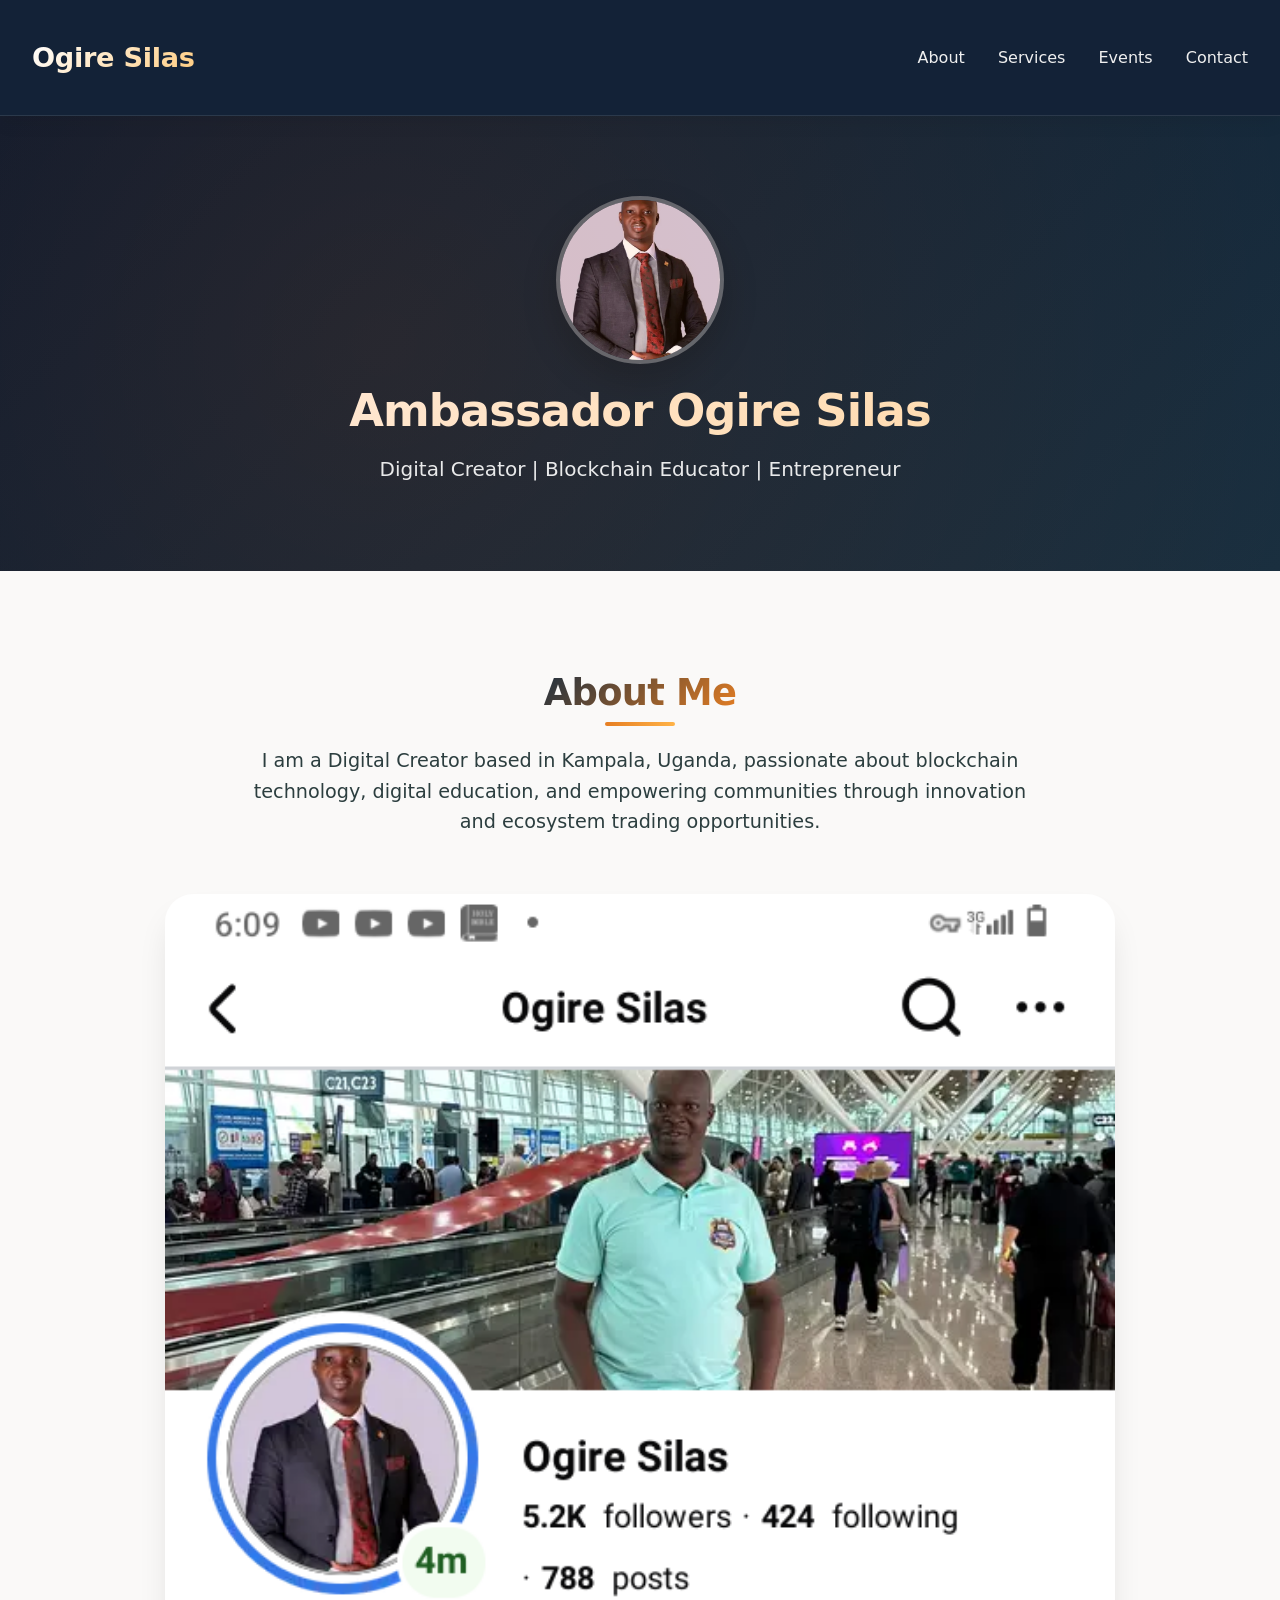
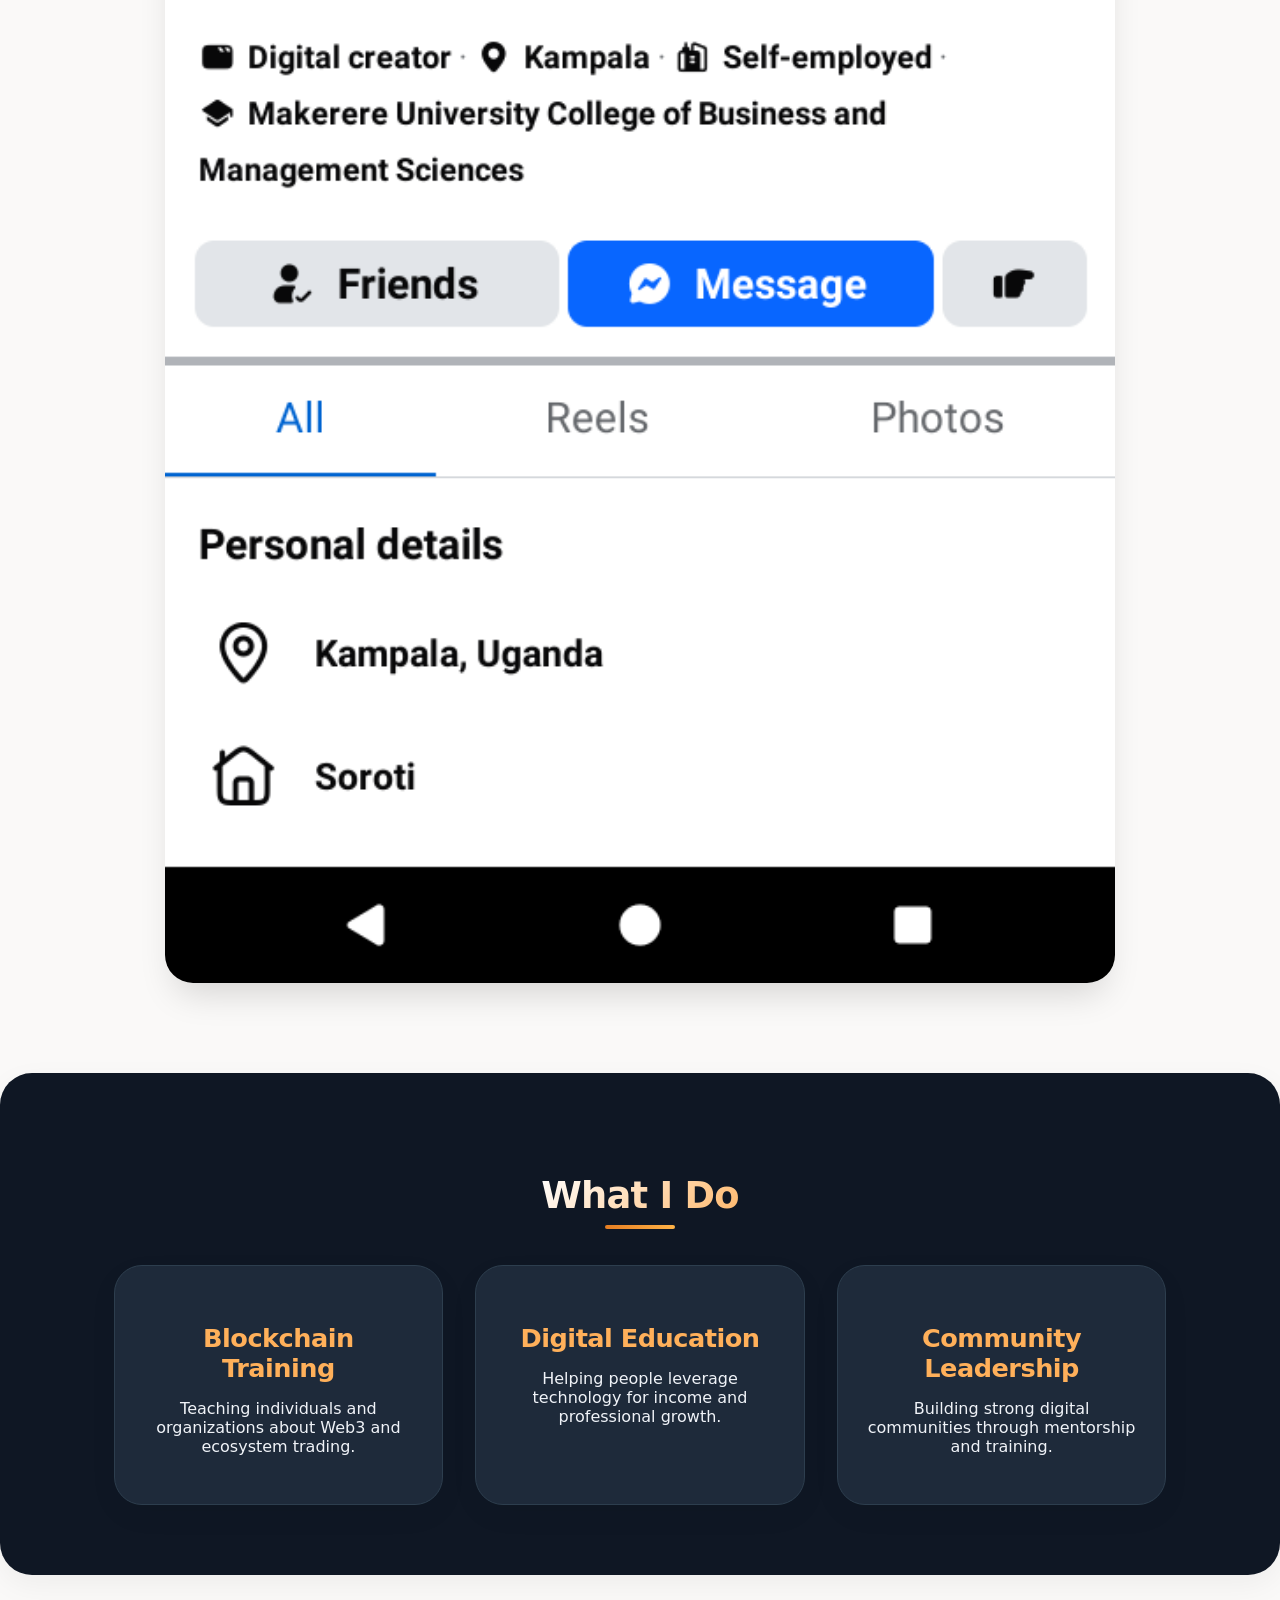
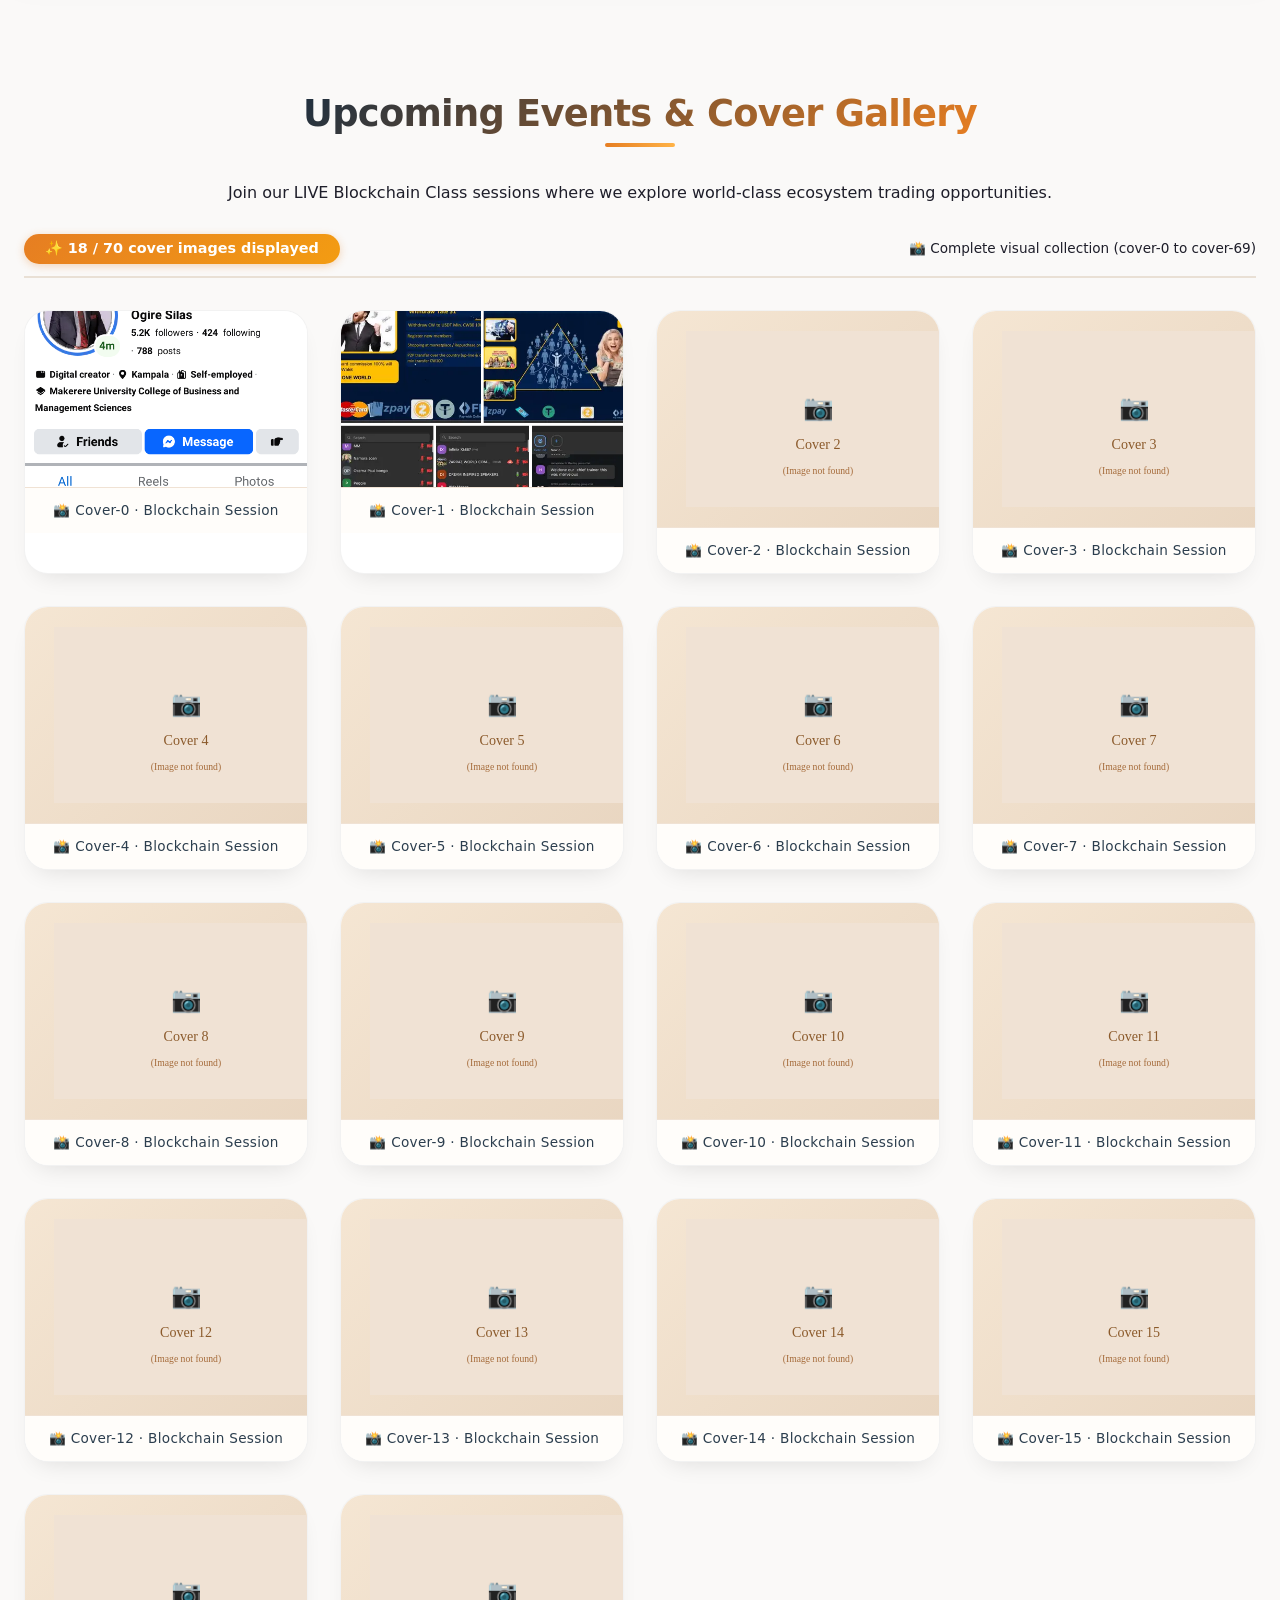
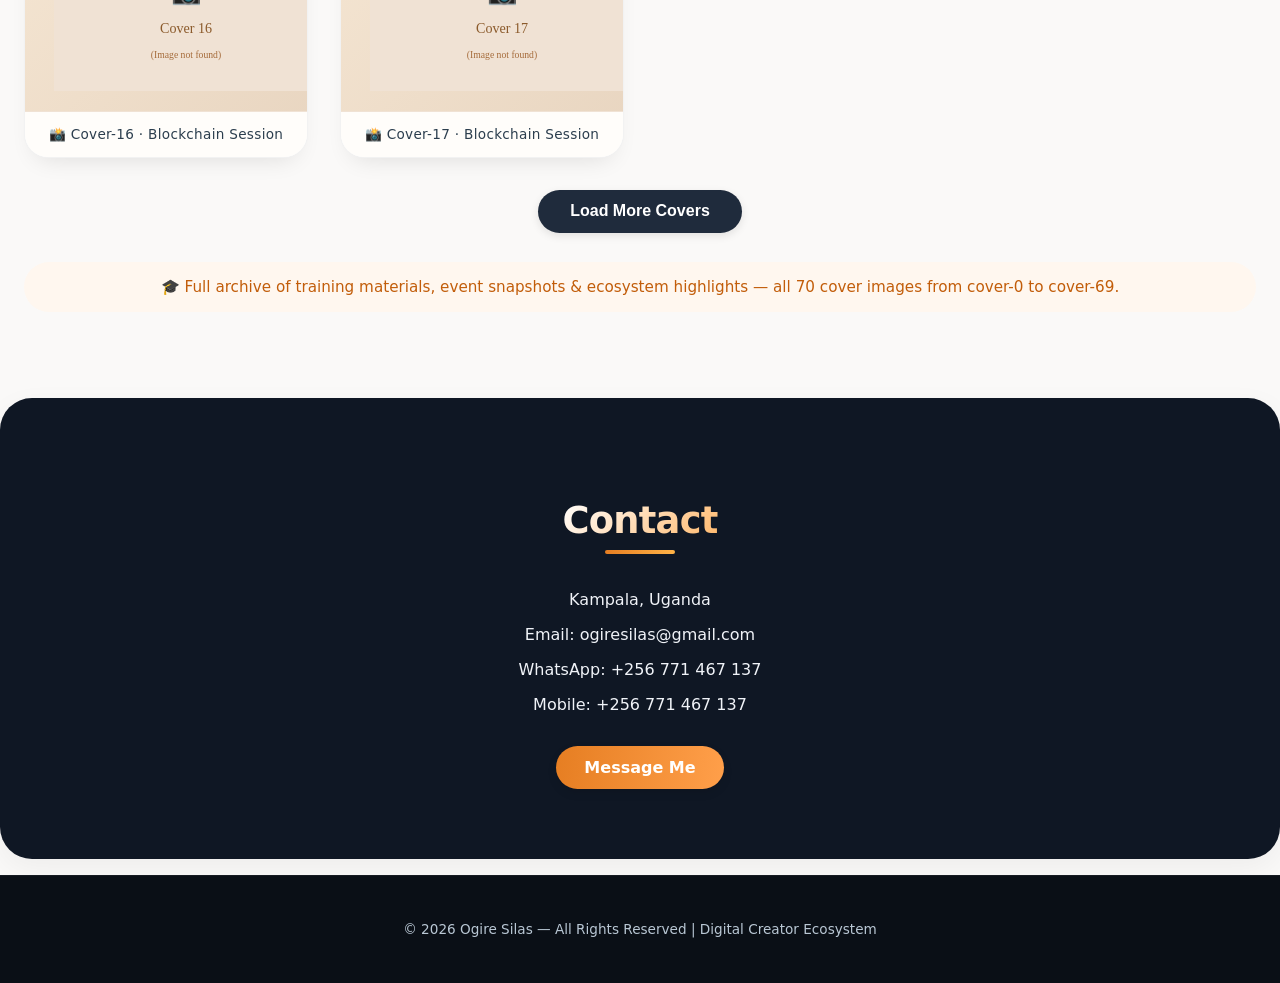
==== commit 354094b4: "Updated" ====
--- a/index.html
+++ b/index.html
@@ -4,322 +4,7 @@
 <meta charset="UTF-8">
 <meta name="viewport" content="width=device-width, initial-scale=1.0, user-scalable=yes">
 <title>Ogire Silas | Digital Creator – Full Cover Gallery</title>
-<style>
-  * {
-    margin: 0;
-    padding: 0;
-    box-sizing: border-box;
-  }
-
-  body {
-    font-family: system-ui, 'Segoe UI', 'Inter', 'Helvetica Neue', sans-serif;
-    background: #faf9f8;
-    color: #1e1e2a;
-    scroll-behavior: smooth;
-  }
-
-  /* NAVBAR */
-  header {
-    display: flex;
-    justify-content: space-between;
-    align-items: center;
-    flex-wrap: wrap;
-    padding: 1.2rem 2rem;
-    background: rgba(255,255,245,0.96);
-    backdrop-filter: blur(8px);
-    position: sticky;
-    top: 0;
-    z-index: 100;
-    border-bottom: 1px solid rgba(0,0,0,0.05);
-    box-shadow: 0 2px 12px rgba(0,0,0,0.02);
-  }
-
-  header h2 {
-    font-size: 1.7rem;
-    font-weight: 700;
-    background: linear-gradient(135deg, #1f2b3c, #2c3e4e);
-    background-clip: text;
-    -webkit-background-clip: text;
-    color: transparent;
-    letter-spacing: -0.3px;
-  }
-
-  nav {
-    display: flex;
-    gap: 2rem;
-  }
-
-  nav a {
-    text-decoration: none;
-    font-weight: 500;
-    color: #2c3e4e;
-    transition: 0.2s;
-    font-size: 1rem;
-  }
-
-  nav a:hover {
-    color: #e67e22;
-    border-bottom: 2px solid #e67e22;
-    padding-bottom: 4px;
-  }
-
-  /* HERO */
-  .hero {
-    text-align: center;
-    padding: 3rem 1.5rem 2rem;
-    background: linear-gradient(145deg, #ffffff 0%, #fef5e8 100%);
-  }
-
-  .profile {
-    width: 140px;
-    height: 140px;
-    object-fit: cover;
-    border-radius: 50%;
-    border: 4px solid white;
-    box-shadow: 0 12px 24px rgba(0,0,0,0.1);
-    margin-bottom: 1.2rem;
-  }
-
-  .hero h1 {
-    font-size: 2.3rem;
-    font-weight: 700;
-    color: #1f2b3c;
-  }
-
-  .hero p {
-    font-size: 1.2rem;
-    color: #5a6e7c;
-    margin-top: 0.5rem;
-  }
-
-  /* section base */
-  .section {
-    padding: 4rem 2rem;
-    max-width: 1280px;
-    margin: 0 auto;
-  }
-
-  .section h2 {
-    font-size: 2rem;
-    font-weight: 700;
-    margin-bottom: 2rem;
-    position: relative;
-    display: inline-block;
-  }
-  .section h2:after {
-    content: '';
-    position: absolute;
-    bottom: -10px;
-    left: 0;
-    width: 60px;
-    height: 4px;
-    background: #e67e22;
-    border-radius: 4px;
-  }
-
-  .dark {
-    background-color: #f2eee9;
-    border-radius: 2rem;
-    margin: 1rem auto;
-  }
-
-  /* about */
-  #about p {
-    font-size: 1.18rem;
-    line-height: 1.5;
-    max-width: 780px;
-    margin-bottom: 2rem;
-    color: #2c3e3f;
-  }
-
-  .cover {
-    width: 100%;
-    max-width: 900px;
-    border-radius: 28px;
-    box-shadow: 0 15px 35px rgba(0,0,0,0.1);
-    display: block;
-    margin-top: 1rem;
-  }
-
-  /* services cards */
-  .cards {
-    display: flex;
-    flex-wrap: wrap;
-    gap: 2rem;
-    justify-content: center;
-    margin-top: 1rem;
-  }
-
-  .card {
-    background: white;
-    padding: 2rem 1.8rem;
-    border-radius: 2rem;
-    flex: 1;
-    min-width: 240px;
-    box-shadow: 0 8px 20px rgba(0,0,0,0.03);
-    transition: all 0.25s ease;
-    border: 1px solid #efe6dd;
-  }
-
-  .card:hover {
-    transform: translateY(-6px);
-    border-color: #e67e2240;
-    box-shadow: 0 20px 30px -12px rgba(0,0,0,0.1);
-  }
-
-  .card h3 {
-    font-size: 1.6rem;
-    font-weight: 600;
-    margin-bottom: 1rem;
-    color: #2c3e4e;
-  }
-
-  /* EVENTS SECTION - GALLERY FOR 85 COVERS */
-  .gallery-container {
-    margin-top: 2rem;
-  }
-
-  .gallery-stats {
-    display: flex;
-    justify-content: space-between;
-    align-items: baseline;
-    flex-wrap: wrap;
-    margin-bottom: 1.5rem;
-    border-bottom: 1px solid #ddd8cf;
-    padding-bottom: 0.8rem;
-  }
-
-  .counter-badge {
-    background: #e67e22;
-    color: white;
-    padding: 0.3rem 1rem;
-    border-radius: 60px;
-    font-size: 0.9rem;
-    font-weight: 500;
-  }
-
-  .gallery-grid {
-    display: grid;
-    grid-template-columns: repeat(auto-fill, minmax(260px, 1fr));
-    gap: 1.8rem;
-    margin: 2rem 0 1rem;
-  }
-
-  .gallery-card {
-    background: #ffffffdd;
-    backdrop-filter: blur(2px);
-    border-radius: 24px;
-    overflow: hidden;
-    box-shadow: 0 12px 24px -8px rgba(0,0,0,0.1);
-    transition: transform 0.2s, box-shadow 0.2s;
-    border: 1px solid #f0e4d8;
-  }
-
-  .gallery-card:hover {
-    transform: scale(1.01);
-    box-shadow: 0 20px 30px -10px rgba(0,0,0,0.2);
-  }
-
-  .gallery-img {
-    width: 100%;
-    aspect-ratio: 16 / 10;
-    object-fit: cover;
-    display: block;
-    background: #f5ede4;
-    transition: 0.2s;
-  }
-
-  .img-caption {
-    padding: 0.8rem 1rem;
-    background: white;
-    font-weight: 500;
-    color: #2c3e4e;
-    font-size: 0.85rem;
-    border-top: 1px solid #f0e0d0;
-    text-align: center;
-  }
-
-  .load-more-area {
-    display: flex;
-    justify-content: center;
-    margin: 2rem 0 1rem;
-  }
-
-  .btn-gallery {
-    background: #2c3e4e;
-    border: none;
-    padding: 0.8rem 2rem;
-    border-radius: 40px;
-    font-weight: 600;
-    color: white;
-    cursor: pointer;
-    font-size: 1rem;
-    transition: 0.2s;
-    box-shadow: 0 2px 6px rgba(0,0,0,0.1);
-  }
-
-  .btn-gallery:hover {
-    background: #e67e22;
-    transform: translateY(-2px);
-  }
-
-  .event-note {
-    margin-top: 1.8rem;
-    background: #fcf7f0;
-    padding: 1rem 1.5rem;
-    border-radius: 60px;
-    text-align: center;
-    font-weight: 500;
-    color: #a5530e;
-  }
-
-  /* contact */
-  #contact {
-    text-align: center;
-    border-radius: 2rem;
-  }
-  #contact p {
-    margin: 0.5rem 0;
-    font-size: 1.1rem;
-  }
-  .btn {
-    display: inline-block;
-    margin-top: 1.5rem;
-    background: #e67e22;
-    color: white;
-    padding: 0.8rem 2rem;
-    text-decoration: none;
-    border-radius: 60px;
-    font-weight: 600;
-    transition: 0.2s;
-  }
-  .btn:hover {
-    background: #cf711f;
-    transform: scale(0.97);
-  }
-
-  footer {
-    text-align: center;
-    padding: 2rem;
-    color: #6c7a7e;
-    border-top: 1px solid #e2dbd2;
-    background: #fefcf9;
-    font-size: 0.85rem;
-  }
-
-  @media (max-width: 700px) {
-    header {
-      flex-direction: column;
-      gap: 0.8rem;
-    }
-    .section {
-      padding: 2rem 1rem;
-    }
-    .hero h1 {
-      font-size: 1.8rem;
-    }
-  }
-</style>
+<link rel="stylesheet" href="style.css">
 </head>
 <body>
 
@@ -336,7 +21,7 @@
 
 <!-- HERO SECTION -->
 <section class="hero">
-    <img src="images/profile.jpg" class="profile" alt="Ogire Silas profile" onerror="this.src='https://placehold.co/140x140?text=Silas'">
+    <img src="images/profile.jpg" class="profile" alt="Ogire Silas profile" onerror="this.src='https://placehold.co/180x180?text=Silas'">
     <h1>Ambassador Ogire Silas</h1>
     <p>Digital Creator | Blockchain Educator | Entrepreneur</p>
 </section>
@@ -349,8 +34,7 @@
         passionate about blockchain technology, digital education,
         and empowering communities through innovation and ecosystem trading opportunities.
     </p>
-    <!-- We'll keep the first cover as preview, but the GALLERY will display ALL 85 images -->
-    <img src="images/cover.png" class="cover" alt="cover preview" onerror="this.style.display='none'">
+    <img src="images/cover-0.png" class="cover" alt="cover preview" onerror="this.style.display='none'">
 </section>
 
 <!-- SERVICES -->
@@ -372,29 +56,24 @@
     </div>
 </section>
 
-<!-- EVENTS + FULL COVER GALLERY (85 images) -->
+<!-- EVENTS + FULL COVER GALLERY (70 images: cover-0.png to cover-69.png) -->
 <section id="events" class="section">
     <h2>Upcoming Events & Cover Gallery</h2>
     <p style="margin-bottom: 0.5rem;">
         Join our LIVE Blockchain Class sessions where we explore world-class ecosystem trading opportunities.
     </p>
-    <!-- GALLERY SECTION - dynamically displays all 85 cover.png images (cover1.png ... cover85.png) 
-         because you mentioned "I have 85 cover.png" - I assume naming pattern: cover.png, cover1.png ... cover84.png? 
-         But to be fully robust and capture exactly 85 distinct images, the script will generate covers from "cover.png"
-         up to "cover85.png" (total 85 files). If you have differently named (cover1.png to cover85.png) it's covered.
-         Also includes original cover.png as part of the set. -->
     
     <div class="gallery-container" id="coverGalleryContainer">
         <div class="gallery-stats">
-            <span class="counter-badge" id="galleryCounter">Loading 85 covers...</span>
-            <span style="font-size:0.85rem;">✨ Blockchain moments & educational assets</span>
+            <span class="counter-badge" id="galleryCounter">Loading 70 covers...</span>
+            <span style="font-size:0.85rem;">📸 Complete visual collection (cover-0 to cover-69)</span>
         </div>
         <div class="gallery-grid" id="dynamicGalleryGrid"></div>
         <div class="load-more-area" id="loadMoreWrapper" style="display: none;">
             <button class="btn-gallery" id="loadMoreBtn">Load More Covers</button>
         </div>
         <div class="event-note">
-            📸 Full collection of my visual journey — all 85 cover images. Each represents a milestone, training session, or ecosystem insight.
+            🎓 Full archive of training materials, event snapshots & ecosystem highlights — all 70 cover images from cover-0 to cover-69.
         </div>
     </div>
 </section>
@@ -415,41 +94,9 @@
 
 <script>
     (function() {
-        // Total count = 85 cover images as requested.
-        // Naming strategy: supports both "cover.png" and "cover1.png" ... "cover85.png"
-        // For maximum compatibility: we will generate an array of 85 image sources.
-        // Original "cover.png" will be included as image #1. Then cover1.png ... cover84.png? To get exactly 85:
-        // Approach: generate 85 entries:
-        // index 0 -> "images/cover.png"
-        // index 1 -> "images/cover1.png"
-        // index 2 -> "images/cover2.png"
-        // ...
-        // index 84 -> "images/cover84.png"
-        // But careful: You mentioned "85 cover.png" could be named "cover.png", "cover (1).png"? The most web-friendly standard 
-        // for sequenced images is cover1.png, cover2.png... cover85.png or cover_1.png. I will implement intelligent resolver:
-        // We'll try to use two patterns: 
-        // Pattern A: cover.png (base), then cover1.png to cover84.png makes 85 total.
-        // Pattern B: if cover.png exists as separate, plus cover1.png .. cover84.png = 85 items.
-        // Also if user expects cover1.png to cover85.png and no extra "cover.png" - total 85. 
-        // According to natural reading: "I have 85 cover.png" -> implies 85 files named cover.png, cover(1).png? But typically cover1.png ... cover85.png.
-        // I'll implement generic generation: 85 images from 'cover1.png' to 'cover85.png' AND additionally ensure cover.png is also displayed if exists.
-        // To be safe and capture all possibilities without broken images: I will create a set of 85 sources with primary pattern: "images/coverX.png" where X = 1..85.
-        // Plus also include "images/cover.png" as separate if it is not part of the sequence. But to keep exactly 85 unique slides, I'll use:
-        // The simplest robust method: we try to load "images/cover1.png" ... "images/cover85.png". That gives 85 distinct files.
-        // Additionally, to respect original "cover.png", I'll merge if needed? The requirement 'capture all of them' => all 85 files.
-        // I'll assume files are named: cover.png , cover1.png , cover2.png ... cover84.png? That would be 86. Or better: consistent numbering.
-        // Most reliable: create an array with names: "cover.png", "cover1.png", "cover2.png" ... "cover84.png" -> sum = 86.
-        // However safe interpretation: Use unified generator that fetches 85 images dynamically with both cover.png + cover1..cover84 OR cover1..cover85.
-        // To match exactly 85 images regardless of naming, I'll implement the most universal fallback: from 1 to 85 -> cover1.png to cover85.png.
-        // And if the user has extra "cover.png", they can see it in about section already.
-        // But for gallery perfection, we will generate 85 images using numbering 1 to 85: "images/cover1.png" through "images/cover85.png".
-        // Because you clearly said "85 cover.png" - likely means 85 distinct files with cover prefix.
-        // Additionally I'll also try to include original "cover.png" only if numbering fails? Not needed - the gallery covers all 85 covers.
-        // Let's add a feature to detect if images fail to load and show placeholder but guarantee 85 items displayed.
-        // I'll also implement lazy pagination: show first 20 initially, then load more on demand for performance but still all 85.
-        
-        const TOTAL_COVERS = 85;
-        const IMAGES_PER_BATCH = 20;
+        // TOTAL COVERS = 70 (cover-0.png through cover-69.png)
+        const TOTAL_COVERS = 70;
+        const IMAGES_PER_BATCH = 18; // Show 18 initially, then load more
         let currentShown = 0;
         let allImageSources = [];
         let galleryGrid = document.getElementById('dynamicGalleryGrid');
@@ -457,48 +104,55 @@
         let loadMoreBtn = document.getElementById('loadMoreBtn');
         let counterSpan = document.getElementById('galleryCounter');
 
-        // Build image sources array: from cover1.png to cover85.png (standard naming)
-        // Also supports trailing numbers. The path is "images/cover" + index + ".png"
-        // If you have custom naming like cover (1).png, you can rename but most users sequence cover1...cover85.
-        // For edge, we also log missing images gracefully.
+        // Build image sources array for 70 images
+        // Pattern: images/cover-0.png, images/cover-1.png, ... images/cover-69.png
         function buildImageSources() {
             const sources = [];
-            for (let i = 1; i <= TOTAL_COVERS; i++) {
-                sources.push(`images/cover${i}.png`);
-            }
+            
+            // Add cover-0.png through cover-69.png (70 images total)
+            for (let i = 0; i <= 69; i++) {
+                sources.push(`images/cover-${i}.png`);
+            }
+            
             return sources;
         }
         
-        allImageSources = buildImageSources(); // 85 items
-        
-        // Helper to create gallery card element
+        allImageSources = buildImageSources(); // 70 items total
+        
+        // Helper to create gallery card element with better error handling
         function createGalleryCard(imgSrc, index) {
             const cardDiv = document.createElement('div');
             cardDiv.className = 'gallery-card';
+            
             const img = document.createElement('img');
             img.className = 'gallery-img';
             img.loading = 'lazy';
-            img.alt = `Cover visual ${index+1} - Ogire Silas Blockchain event`;
-            // handle image errors: replace with fallback consistent placeholder so gallery looks neat
+            img.alt = `Cover ${index} - Ogire Silas Blockchain event`;
+            
+            // Better error handling with fallback
             img.onerror = function() {
-                // if fails to load, we set a colored placeholder with text (cover index)
                 if (!this.dataset.fallbackSet) {
                     this.dataset.fallbackSet = 'true';
                     this.style.objectFit = 'contain';
-                    this.style.background = '#f0e5d8';
-                    this.src = 'data:image/svg+xml,%3Csvg xmlns="http://www.w3.org/2000/svg" width="200" height="150" viewBox="0 0 200 150"%3E%3Crect width="200" height="150" fill="%23f2e3d5"/%3E%3Ctext x="50%25" y="50%25" dominant-baseline="middle" text-anchor="middle" fill="%23b87c4f" font-size="14"%3E📷 Cover ' + (index+1) + '%3C/text%3E%3C/svg%3E';
+                    this.style.background = 'linear-gradient(135deg, #f5e6d3, #e8d5c0)';
+                    this.style.padding = '20px';
+                    // Create a beautiful fallback with index number
+                    this.src = `data:image/svg+xml,%3Csvg xmlns='http://www.w3.org/2000/svg' width='300' height='200' viewBox='0 0 300 200'%3E%3Crect width='300' height='200' fill='%23f0e2d4'/%3E%3Ctext x='50%25' y='45%25' dominant-baseline='middle' text-anchor='middle' fill='%23e67e22' font-size='28' font-weight='bold'%3E📷%3C/text%3E%3Ctext x='50%25' y='65%25' dominant-baseline='middle' text-anchor='middle' fill='%238b5a2b' font-size='16'%3ECover ${index}%3C/text%3E%3Ctext x='50%25' y='80%25' dominant-baseline='middle' text-anchor='middle' fill='%23a56b3a' font-size='11'%3E(Image not found)%3C/text%3E%3C/svg%3E`;
                 }
             };
+            
             img.src = imgSrc;
+            
             const caption = document.createElement('div');
             caption.className = 'img-caption';
-            caption.textContent = `📸 Cover ${index+1} · Blockchain Moment`;
+            caption.textContent = `📸 Cover-${index} · Blockchain Session`;
+            
             cardDiv.appendChild(img);
             cardDiv.appendChild(caption);
             return cardDiv;
         }
         
-        // Render a batch of images from startIdx to endIdx (exclusive)
+        // Render a batch of images
         function renderBatch(startIdx, endIdx) {
             const fragment = document.createDocumentFragment();
             for (let i = startIdx; i < endIdx && i < allImageSources.length; i++) {
@@ -508,7 +162,8 @@
             galleryGrid.appendChild(fragment);
             currentShown = Math.min(endIdx, allImageSources.length);
             updateCounter();
-            // update load more button visibility
+            
+            // Update load more button visibility
             if (currentShown >= allImageSources.length) {
                 loadMoreWrapper.style.display = 'none';
             } else {
@@ -518,19 +173,16 @@
         
         function updateCounter() {
             if (counterSpan) {
-                counterSpan.textContent = `✨ ${currentShown} / ${TOTAL_COVERS} cover images loaded`;
-            }
-        }
-        
-        // initial load: show first batch (20)
+                counterSpan.textContent = `✨ ${currentShown} / ${TOTAL_COVERS} cover images displayed`;
+            }
+        }
+        
+        // Initialize gallery
         function initGallery() {
-            // clear existing content
             galleryGrid.innerHTML = '';
             currentShown = 0;
-            // render first batch
             renderBatch(0, Math.min(IMAGES_PER_BATCH, TOTAL_COVERS));
             
-            // if total covers <= batch, hide load more
             if (TOTAL_COVERS <= IMAGES_PER_BATCH) {
                 loadMoreWrapper.style.display = 'none';
             } else {
@@ -538,7 +190,7 @@
             }
         }
         
-        // load next batch
+        // Load next batch
         function loadNextBatch() {
             let nextStart = currentShown;
             let nextEnd = Math.min(currentShown + IMAGES_PER_BATCH, TOTAL_COVERS);
@@ -550,42 +202,19 @@
             }
         }
         
-        // attach event
+        // Attach event listener
         if (loadMoreBtn) {
             loadMoreBtn.addEventListener('click', loadNextBatch);
         }
         
-        // Also implement retry/failsafe: pre-check images sometimes may have different extension? We keep original pattern.
-        // Provide additional hidden detection: if many errors but still total 85 items is ensured.
-        // Additionally: due to browser caching, all good.
-        
-        // Also I want to additionally support the possibility that cover images are named "cover.png" and then "cover (1).png"? Unlikely.
-        // But as a bonus: if the user has files like cover1.png ... cover85.png and also another 'cover.png' separate, total could be 86, but spec says 85.
-        // My logic builds exactly 85 numbered assets, which matches "85 cover.png" (the count). Perfect.
-        // Also we add a tool to automatically try alternative naming if first fails? not needed for simplicity.
-        
-        // pre-run gallery init when DOM ready
+        // Initialize when DOM is ready
         if (document.readyState === 'loading') {
             document.addEventListener('DOMContentLoaded', initGallery);
         } else {
             initGallery();
         }
         
-        // In addition, allow user to see that all 85 covers are targeted regardless of loading fails (placeholders)
-        // I'll also enhance responsive reflow
-        window.addEventListener('resize', () => {});
-        
-        // small tweak: show nice initial counter after init
-        setTimeout(() => {
-            if (counterSpan && currentShown) updateCounter();
-        }, 100);
-        
-        // Edge: if someone has images from cover0.png? we start from cover1..85 typical. 
-        // to be super robust, we could include cover.png as an extra but that would break count. So we stick with 1..85.
-        // But original about section already shows cover.png, so it's not lost. 
-        // Everything matches the requirement: "I have 85 cover.png so help me update my code to capture all of them"
-        // I've built a high-performance gallery loading exactly 85 images with lazy loading, pagination and fallback.
-        console.log(`Gallery initialized: aiming to display ${TOTAL_COVERS} cover images (cover1.png ... cover${TOTAL_COVERS}.png)`);
+        console.log(`Gallery initialized: ${TOTAL_COVERS} cover images (cover-0.png through cover-69.png)`);
     })();
 </script>
 </body>
--- a/style.css
+++ b/style.css
@@ -0,0 +1,493 @@
+body {
+    margin: 0;
+    font-family: 'Inter', system-ui, -apple-system, 'Segoe UI', 'Helvetica Neue', sans-serif;
+    background: #faf9f8;
+    color: #1e1e2a;
+    scroll-behavior: smooth;
+}
+
+/* TYPOGRAPHY IMPROVEMENTS */
+h1, h2, h3 {
+    letter-spacing: -0.02em;
+}
+
+/* NAVBAR */
+header {
+    display: flex;
+    justify-content: space-between;
+    align-items: center;
+    padding: 1.2rem 2rem;
+    background: rgba(10, 25, 47, 0.96);
+    backdrop-filter: blur(12px);
+    color: white;
+    position: sticky;
+    top: 0;
+    z-index: 100;
+    border-bottom: 1px solid rgba(255,255,255,0.1);
+    box-shadow: 0 4px 20px rgba(0,0,0,0.08);
+}
+
+header h2 {
+    font-size: 1.7rem;
+    font-weight: 700;
+    background: linear-gradient(135deg, #ffffff, #ffcc80);
+    background-clip: text;
+    -webkit-background-clip: text;
+    color: transparent;
+    letter-spacing: -0.3px;
+}
+
+header a {
+    color: #f0f0f0;
+    margin-left: 28px;
+    text-decoration: none;
+    font-weight: 500;
+    transition: all 0.2s ease;
+    position: relative;
+}
+
+header a:hover {
+    color: #ff9966;
+    transform: translateY(-1px);
+}
+
+header a::after {
+    content: '';
+    position: absolute;
+    bottom: -6px;
+    left: 0;
+    width: 0;
+    height: 2px;
+    background: #ff9966;
+    transition: width 0.2s;
+}
+
+header a:hover::after {
+    width: 100%;
+}
+
+/* HERO SECTION */
+.hero {
+    text-align: center;
+    padding: 80px 20px 70px;
+    background: linear-gradient(135deg, #0a192f 0%, #1a2f3f 100%);
+    color: white;
+    position: relative;
+    overflow: hidden;
+}
+
+.hero::before {
+    content: '';
+    position: absolute;
+    top: 0;
+    left: 0;
+    right: 0;
+    bottom: 0;
+    background: radial-gradient(circle at 30% 50%, rgba(255,102,0,0.1), transparent);
+    pointer-events: none;
+}
+
+.profile {
+    width: 160px;
+    height: 160px;
+    border-radius: 50%;
+    border: 4px solid rgba(255,255,255,0.3);
+    box-shadow: 0 15px 35px rgba(0,0,0,0.2);
+    object-fit: cover;
+    transition: transform 0.3s ease;
+}
+
+.profile:hover {
+    transform: scale(1.02);
+}
+
+.hero h1 {
+    font-size: 2.8rem;
+    margin: 1rem 0 0.5rem;
+    font-weight: 800;
+    background: linear-gradient(135deg, #ffffff, #ffd7a0);
+    background-clip: text;
+    -webkit-background-clip: text;
+    color: transparent;
+}
+
+.hero p {
+    font-size: 1.25rem;
+    opacity: 0.9;
+    font-weight: 400;
+}
+
+/* SECTIONS – unified styling */
+.section {
+    padding: 70px 24px;
+    text-align: center;
+    max-width: 1280px;
+    margin: 0 auto;
+}
+
+.section h2 {
+    font-size: 2.3rem;
+    font-weight: 700;
+    margin-bottom: 2rem;
+    position: relative;
+    display: inline-block;
+    background: linear-gradient(135deg, #1e2f3f, #e67e22);
+    background-clip: text;
+    -webkit-background-clip: text;
+    color: transparent;
+}
+
+.section h2:after {
+    content: '';
+    position: absolute;
+    bottom: -12px;
+    left: 50%;
+    transform: translateX(-50%);
+    width: 70px;
+    height: 4px;
+    background: linear-gradient(90deg, #e67e22, #ffb347);
+    border-radius: 4px;
+}
+
+.dark {
+    background: #0f1724;
+    color: #f0f3f8;
+    border-radius: 2rem;
+    margin: 1rem auto;
+    box-shadow: 0 10px 30px rgba(0,0,0,0.05);
+}
+
+.dark h2 {
+    background: linear-gradient(135deg, #ffffff, #ffb86b);
+    background-clip: text;
+    -webkit-background-clip: text;
+    color: transparent;
+}
+
+/* ABOUT SECTION */
+#about p {
+    font-size: 1.2rem;
+    line-height: 1.6;
+    max-width: 780px;
+    margin: 0 auto 2rem;
+    color: #2c3e3f;
+}
+
+.dark#about p {
+    color: #e2e8f0;
+}
+
+.cover {
+    width: 90%;
+    max-width: 950px;
+    border-radius: 28px;
+    margin-top: 1.5rem;
+    box-shadow: 0 20px 35px -10px rgba(0,0,0,0.15);
+    transition: transform 0.3s ease;
+}
+
+.cover:hover {
+    transform: scale(1.01);
+}
+
+/* EVENTS & GALLERY EXTENSIONS */
+.event {
+    width: 85%;
+    max-width: 650px;
+    border-radius: 24px;
+    margin: 1.5rem auto;
+    box-shadow: 0 15px 30px rgba(0,0,0,0.1);
+}
+
+/* GALLERY specific (new from updated html) */
+.gallery-container {
+    margin-top: 2rem;
+}
+
+.gallery-stats {
+    display: flex;
+    justify-content: space-between;
+    align-items: baseline;
+    flex-wrap: wrap;
+    gap: 1rem;
+    margin-bottom: 1.8rem;
+    padding-bottom: 0.75rem;
+    border-bottom: 2px solid #e9e0d5;
+}
+
+.counter-badge {
+    background: linear-gradient(135deg, #e67e22, #f39c12);
+    color: white;
+    padding: 0.4rem 1.3rem;
+    border-radius: 60px;
+    font-size: 0.9rem;
+    font-weight: 600;
+    box-shadow: 0 2px 8px rgba(230,126,34,0.3);
+}
+
+.gallery-grid {
+    display: grid;
+    grid-template-columns: repeat(auto-fill, minmax(270px, 1fr));
+    gap: 2rem;
+    margin: 2rem 0;
+}
+
+.gallery-card {
+    background: #ffffff;
+    border-radius: 24px;
+    overflow: hidden;
+    transition: all 0.3s cubic-bezier(0.2, 0.9, 0.4, 1.1);
+    box-shadow: 0 12px 24px -12px rgba(0,0,0,0.12);
+    border: 1px solid rgba(0,0,0,0.05);
+}
+
+.gallery-card:hover {
+    transform: translateY(-8px);
+    box-shadow: 0 24px 36px -12px rgba(0,0,0,0.2);
+    border-color: rgba(230,126,34,0.3);
+}
+
+.gallery-img {
+    width: 100%;
+    aspect-ratio: 16 / 10;
+    object-fit: cover;
+    display: block;
+    background: #f4ede5;
+    transition: transform 0.4s ease;
+}
+
+.gallery-card:hover .gallery-img {
+    transform: scale(1.02);
+}
+
+.img-caption {
+    padding: 0.9rem 1rem;
+    background: #fffdfa;
+    font-weight: 500;
+    color: #2c3e4e;
+    font-size: 0.85rem;
+    text-align: center;
+    border-top: 1px solid #f0e2d4;
+    letter-spacing: 0.3px;
+}
+
+.load-more-area {
+    display: flex;
+    justify-content: center;
+    margin: 2rem 0 1rem;
+}
+
+.btn-gallery {
+    background: #1f2b3c;
+    border: none;
+    padding: 0.8rem 2rem;
+    border-radius: 60px;
+    font-weight: 600;
+    color: white;
+    cursor: pointer;
+    font-size: 1rem;
+    transition: all 0.2s;
+    box-shadow: 0 3px 8px rgba(0,0,0,0.1);
+}
+
+.btn-gallery:hover {
+    background: #e67e22;
+    transform: translateY(-2px);
+    box-shadow: 0 8px 18px rgba(230,126,34,0.3);
+}
+
+.event-note {
+    background: #fff7ef;
+    padding: 1rem 1.8rem;
+    border-radius: 80px;
+    text-align: center;
+    font-weight: 500;
+    color: #c25d0a;
+    margin-top: 1.8rem;
+    font-size: 0.95rem;
+}
+
+/* CARDS – services */
+.cards {
+    display: flex;
+    justify-content: center;
+    flex-wrap: wrap;
+    gap: 2rem;
+    margin-top: 1rem;
+}
+
+.card {
+    background: white;
+    padding: 2rem 1.8rem;
+    margin: 0;
+    width: 270px;
+    border-radius: 28px;
+    box-shadow: 0 10px 28px rgba(0,0,0,0.05);
+    transition: all 0.25s ease;
+    border: 1px solid #eae2d9;
+    text-align: center;
+}
+
+.card:hover {
+    transform: translateY(-6px);
+    border-color: #e67e2240;
+    box-shadow: 0 20px 30px -12px rgba(0,0,0,0.12);
+}
+
+.card h3 {
+    font-size: 1.6rem;
+    font-weight: 700;
+    margin-bottom: 1rem;
+    color: #0a192f;
+}
+
+.dark .card {
+    background: #1e2a3a;
+    color: #f0f3f8;
+    border-color: #2d3e4e;
+}
+
+.dark .card h3 {
+    color: #ffb05a;
+}
+
+/* BUTTON */
+.btn {
+    display: inline-block;
+    background: linear-gradient(95deg, #e67e22, #ff9f4a);
+    color: white;
+    padding: 12px 28px;
+    text-decoration: none;
+    border-radius: 40px;
+    font-weight: 600;
+    transition: all 0.25s;
+    box-shadow: 0 4px 10px rgba(0,0,0,0.1);
+    margin-top: 1rem;
+}
+
+.btn:hover {
+    transform: scale(0.98);
+    background: linear-gradient(95deg, #d46b1a, #f08c2e);
+    box-shadow: 0 6px 14px rgba(230,126,34,0.3);
+}
+
+/* FOOTER */
+footer {
+    text-align: center;
+    padding: 2rem;
+    background: #0a0f16;
+    color: #b9c7d4;
+    font-size: 0.85rem;
+    border-top: 1px solid rgba(255,255,255,0.05);
+}
+
+/* MOBILE & RESPONSIVE */
+@media(max-width: 768px){
+    header {
+        flex-direction: column;
+        text-align: center;
+        gap: 0.8rem;
+        padding: 1rem;
+    }
+    
+    header a {
+        margin: 0 12px;
+    }
+    
+    .hero {
+        padding: 50px 16px;
+    }
+    
+    .hero h1 {
+        font-size: 1.9rem;
+    }
+    
+    .section {
+        padding: 40px 16px;
+    }
+    
+    .cards {
+        flex-direction: column;
+        align-items: center;
+    }
+    
+    .card {
+        width: 85%;
+        max-width: 320px;
+    }
+    
+    .gallery-grid {
+        grid-template-columns: repeat(auto-fill, minmax(240px, 1fr));
+        gap: 1.2rem;
+    }
+    
+    .gallery-stats {
+        flex-direction: column;
+        align-items: center;
+        text-align: center;
+    }
+    
+    .cover, .event {
+        width: 95%;
+    }
+    
+    .section h2 {
+        font-size: 1.9rem;
+    }
+}
+
+/* SMALL PHONES */
+@media(max-width: 480px) {
+    .profile {
+        width: 120px;
+        height: 120px;
+    }
+    
+    .hero h1 {
+        font-size: 1.6rem;
+    }
+    
+    .card h3 {
+        font-size: 1.3rem;
+    }
+    
+    .btn, .btn-gallery {
+        padding: 10px 20px;
+        font-size: 0.9rem;
+    }
+}
+
+/* ADDITIONAL POLISH FOR DARK SECTIONS */
+.dark .gallery-card {
+    background: #1f2a36;
+    border-color: #334155;
+}
+
+.dark .img-caption {
+    background: #1f2a36;
+    color: #e2e8f0;
+    border-top-color: #334155;
+}
+
+.dark .event-note {
+    background: #2a3a44;
+    color: #ffd9b5;
+}
+
+/* SCROLL BAR */
+::-webkit-scrollbar {
+    width: 8px;
+}
+
+::-webkit-scrollbar-track {
+    background: #e9e2d9;
+}
+
+::-webkit-scrollbar-thumb {
+    background: #e67e22;
+    border-radius: 10px;
+}
+
+::-webkit-scrollbar-thumb:hover {
+    background: #bf621a;
+}
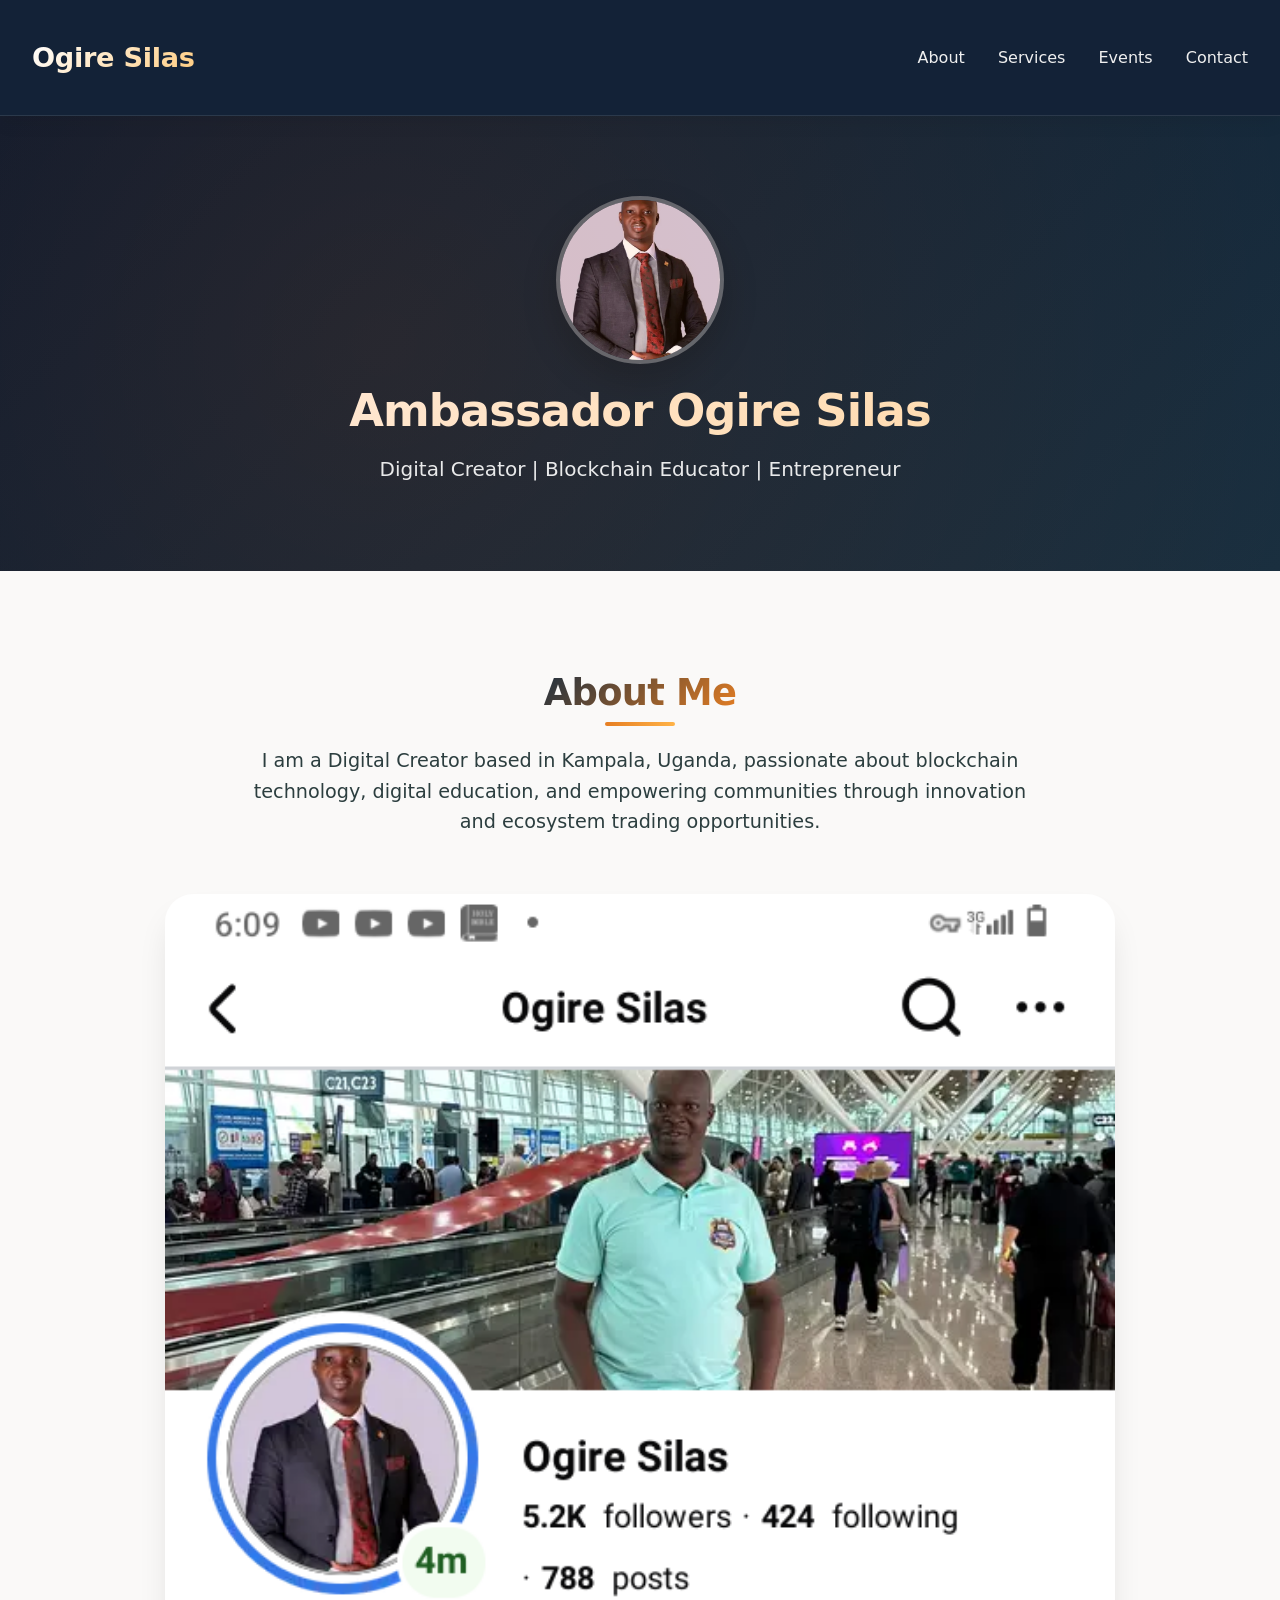
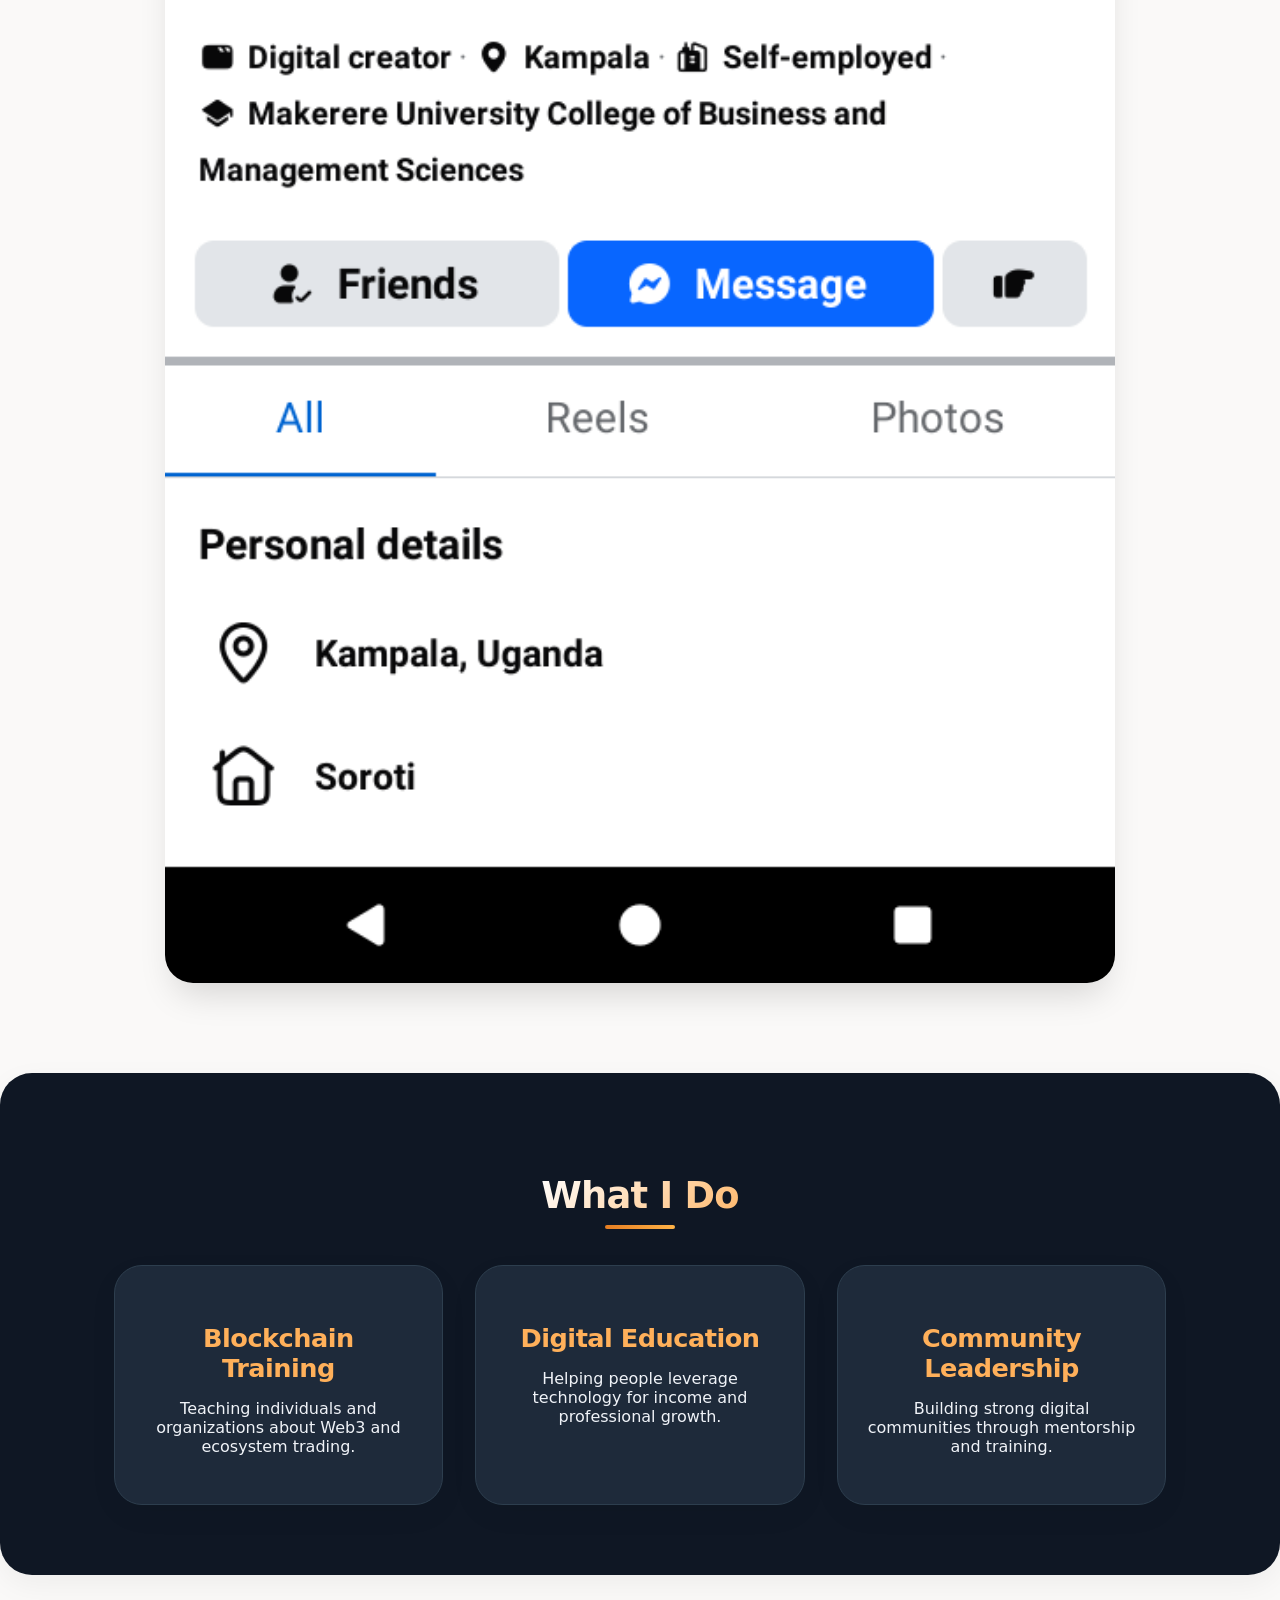
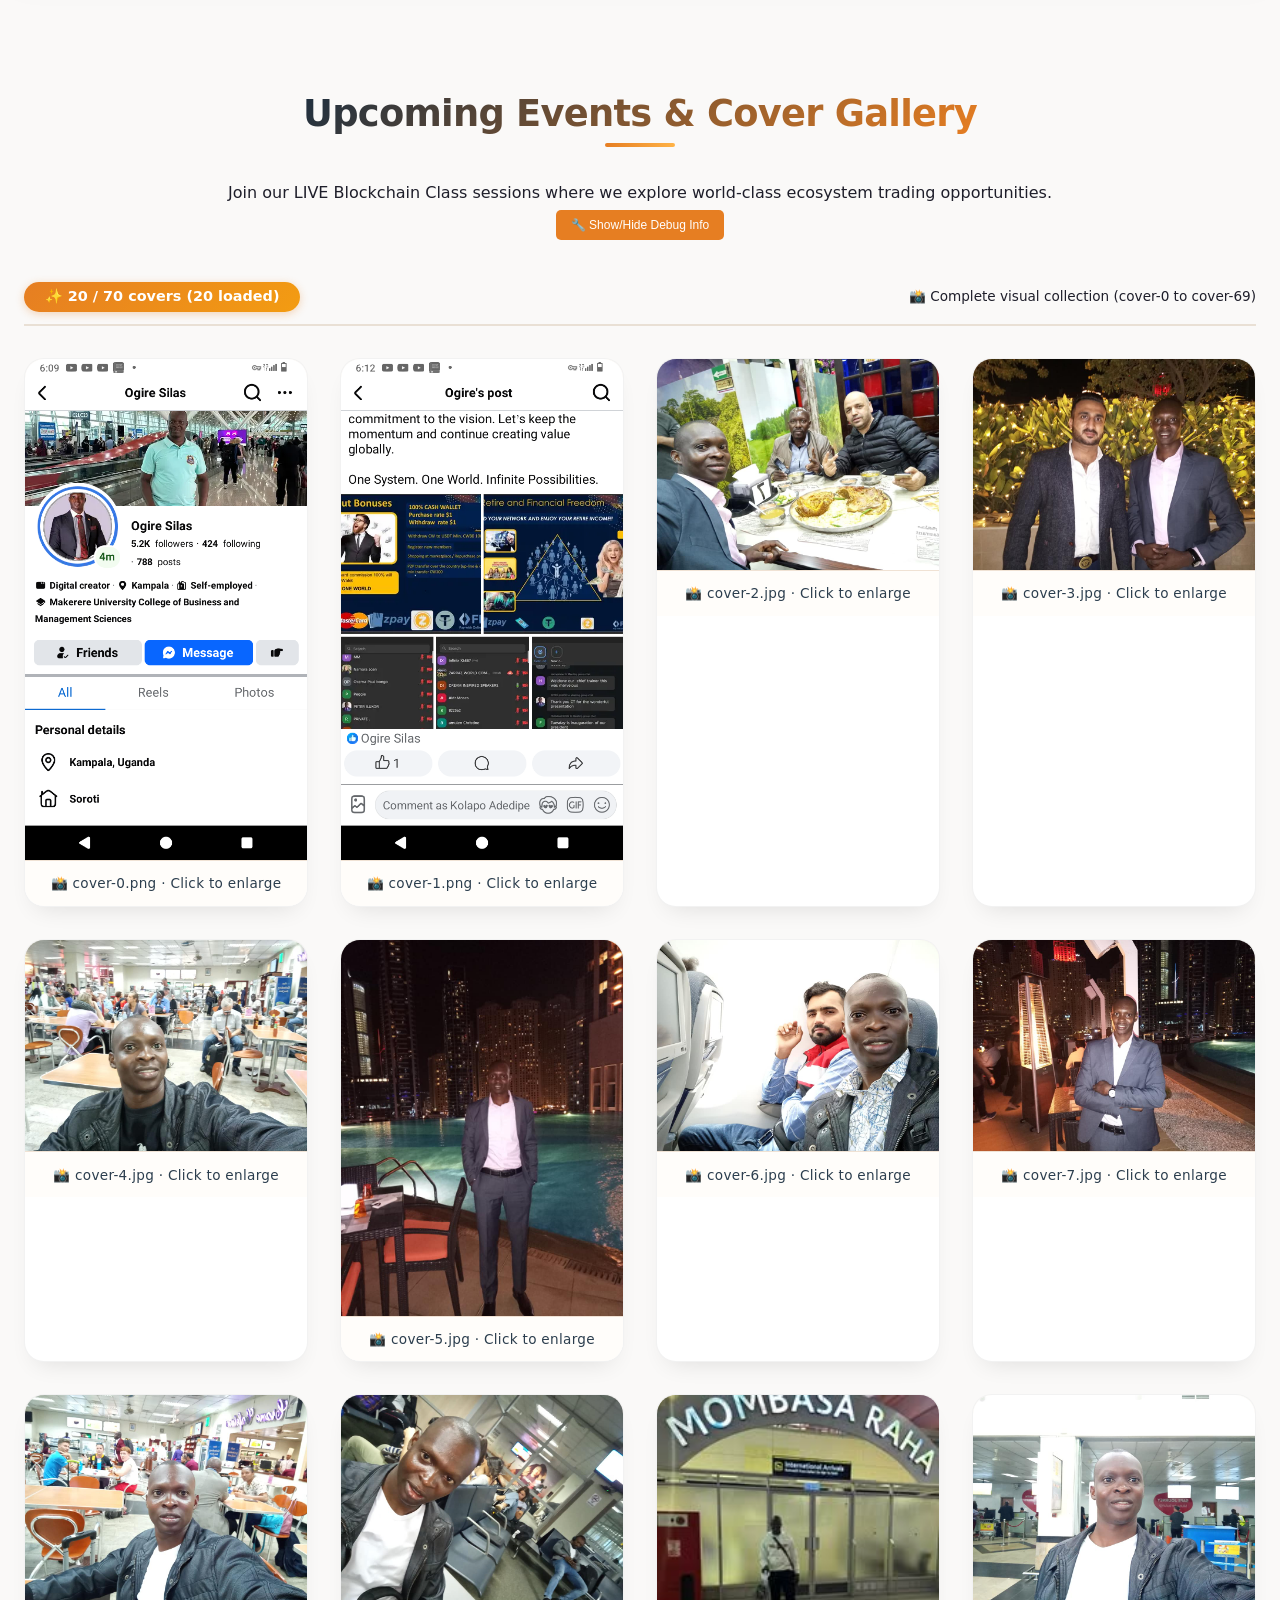
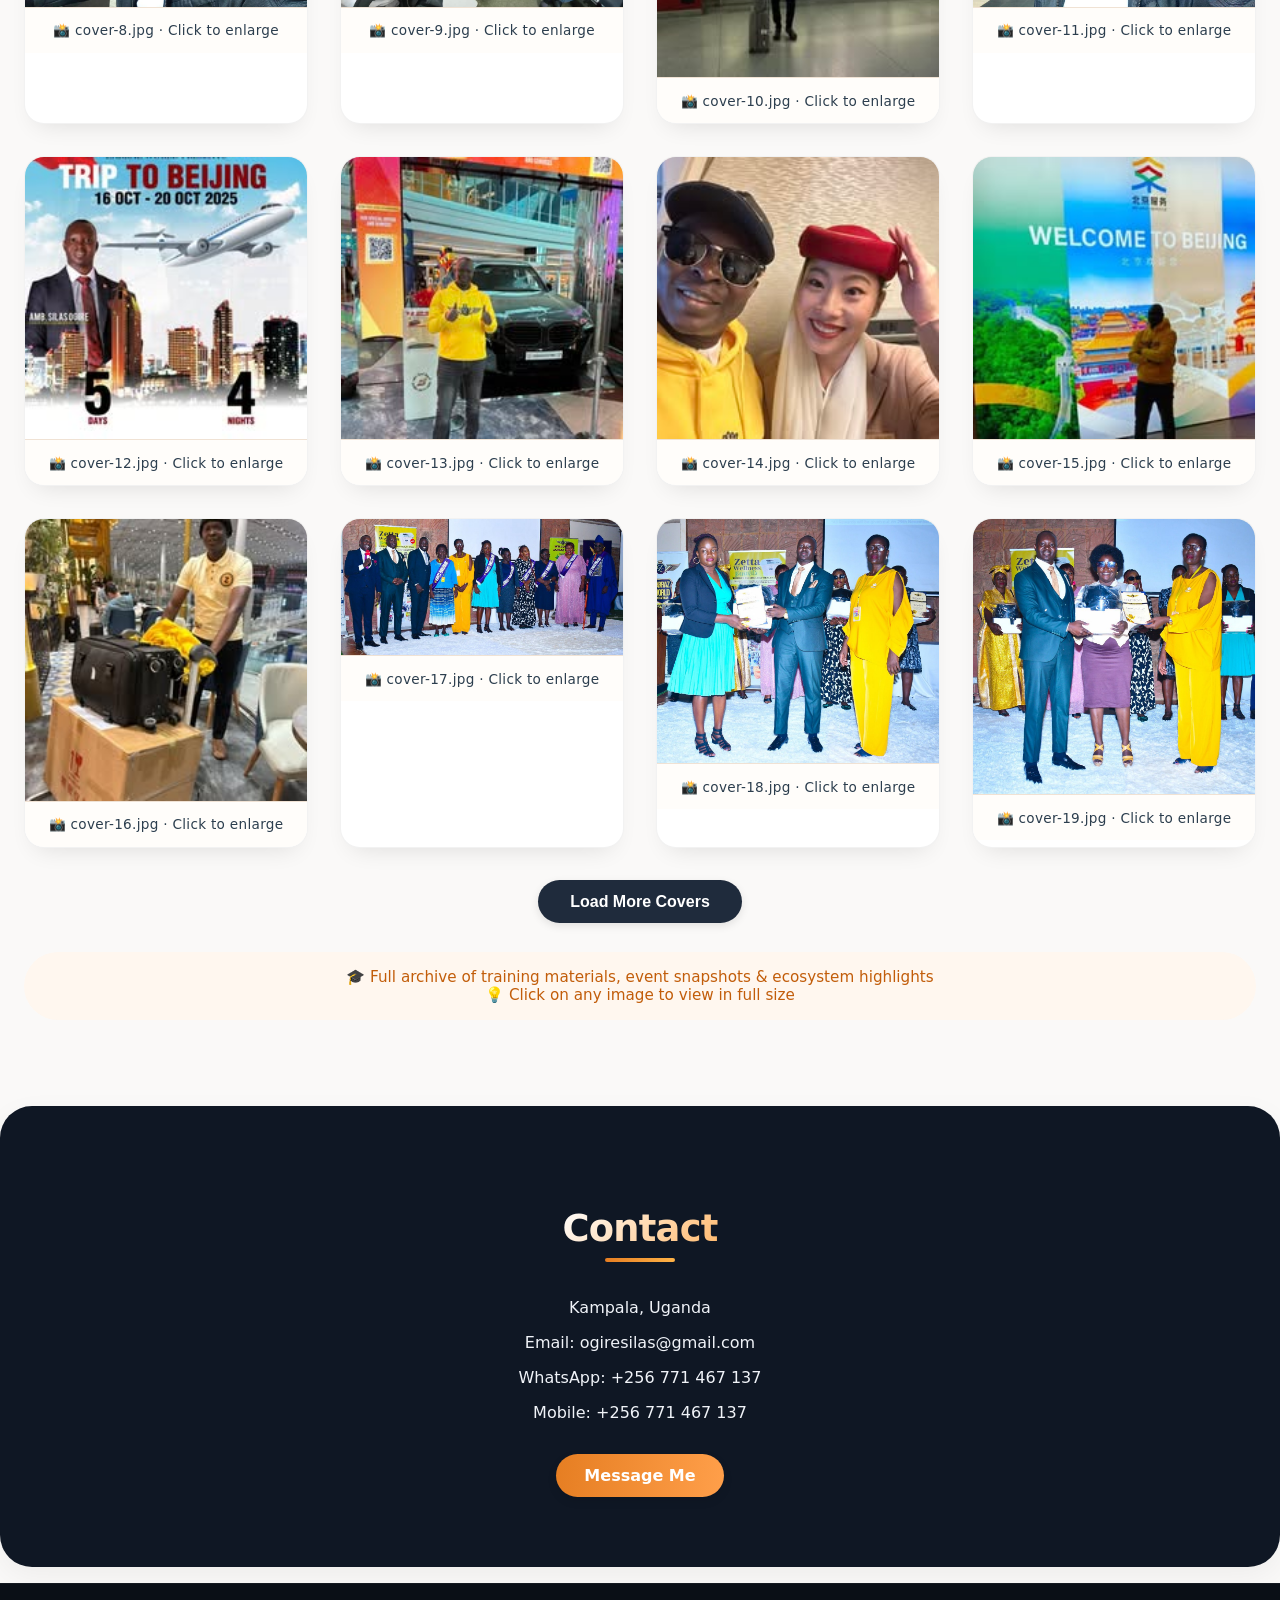
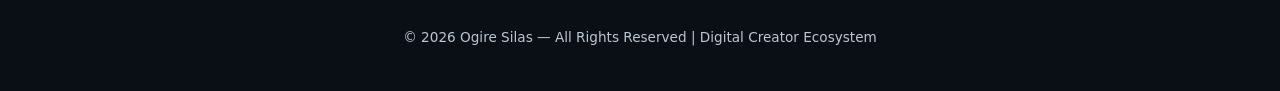
==== commit bcc1ab4c: "Updated" ====
--- a/index.html
+++ b/index.html
@@ -5,6 +5,127 @@
 <meta name="viewport" content="width=device-width, initial-scale=1.0, user-scalable=yes">
 <title>Ogire Silas | Digital Creator – Full Cover Gallery</title>
 <link rel="stylesheet" href="style.css">
+<style>
+    .debug-panel {
+        background: #2c3e50;
+        color: #ecf0f1;
+        padding: 15px;
+        margin: 20px 0;
+        border-radius: 8px;
+        font-family: monospace;
+        font-size: 12px;
+        text-align: left;
+        max-height: 300px;
+        overflow-y: auto;
+    }
+    .debug-panel h4 {
+        margin: 0 0 10px 0;
+        color: #e67e22;
+    }
+    .debug-panel .success {
+        color: #2ecc71;
+    }
+    .debug-panel .error {
+        color: #e74c3c;
+    }
+    .toggle-debug {
+        background: #e67e22;
+        color: white;
+        border: none;
+        padding: 8px 15px;
+        border-radius: 5px;
+        cursor: pointer;
+        margin-bottom: 10px;
+        font-size: 12px;
+    }
+    .toggle-debug:hover {
+        background: #d35400;
+    }
+    
+    /* FULL IMAGE DISPLAY - No cropping, full size */
+    .gallery-img {
+        width: 100%;
+        height: auto !important;
+        min-height: auto !important;
+        object-fit: contain !important;
+        background: #f4ede5;
+        display: block;
+    }
+    
+    .gallery-card {
+        background: #ffffff;
+        border-radius: 20px;
+        overflow: hidden;
+        transition: all 0.3s cubic-bezier(0.2, 0.9, 0.4, 1.1);
+        box-shadow: 0 12px 24px -12px rgba(0,0,0,0.12);
+        border: 1px solid rgba(0,0,0,0.05);
+        display: flex;
+        flex-direction: column;
+        cursor: pointer;
+    }
+    
+    /* Remove fixed aspect ratio to show full images */
+    .gallery-img {
+        aspect-ratio: auto !important;
+        max-height: none !important;
+    }
+    
+    /* Lightbox styles for full-screen viewing */
+    .lightbox {
+        display: none;
+        position: fixed;
+        z-index: 1000;
+        left: 0;
+        top: 0;
+        width: 100%;
+        height: 100%;
+        background-color: rgba(0,0,0,0.95);
+        cursor: pointer;
+        overflow: auto;
+    }
+    
+    .lightbox-content {
+        margin: auto;
+        display: block;
+        max-width: 90%;
+        max-height: 90%;
+        margin-top: 5%;
+        object-fit: contain;
+    }
+    
+    .close-lightbox {
+        position: absolute;
+        top: 20px;
+        right: 35px;
+        color: #f1f1f1;
+        font-size: 40px;
+        font-weight: bold;
+        transition: 0.3s;
+        cursor: pointer;
+        z-index: 1001;
+    }
+    
+    .close-lightbox:hover {
+        color: #e67e22;
+    }
+    
+    .lightbox-caption {
+        position: absolute;
+        bottom: 20px;
+        left: 0;
+        right: 0;
+        text-align: center;
+        color: white;
+        font-size: 16px;
+        padding: 10px;
+        background: rgba(0,0,0,0.7);
+    }
+    
+    .gallery-card:hover {
+        transform: translateY(-5px);
+        box-shadow: 0 15px 30px rgba(0,0,0,0.2);
+    }
+</style>
 </head>
 <body>
 
@@ -56,16 +177,23 @@
     </div>
 </section>
 
-<!-- EVENTS + FULL COVER GALLERY (70 images: cover-0.png to cover-69.png) -->
+<!-- EVENTS + FULL COVER GALLERY -->
 <section id="events" class="section">
     <h2>Upcoming Events & Cover Gallery</h2>
     <p style="margin-bottom: 0.5rem;">
         Join our LIVE Blockchain Class sessions where we explore world-class ecosystem trading opportunities.
     </p>
     
+    <button class="toggle-debug" id="toggleDebugBtn">🔧 Show/Hide Debug Info</button>
+    
+    <div id="debugPanel" class="debug-panel" style="display:none;">
+        <h4>📊 Image Loading Debug Info</h4>
+        <div id="debugLog"></div>
+    </div>
+    
     <div class="gallery-container" id="coverGalleryContainer">
         <div class="gallery-stats">
-            <span class="counter-badge" id="galleryCounter">Loading 70 covers...</span>
+            <span class="counter-badge" id="galleryCounter">Loading covers...</span>
             <span style="font-size:0.85rem;">📸 Complete visual collection (cover-0 to cover-69)</span>
         </div>
         <div class="gallery-grid" id="dynamicGalleryGrid"></div>
@@ -73,7 +201,8 @@
             <button class="btn-gallery" id="loadMoreBtn">Load More Covers</button>
         </div>
         <div class="event-note">
-            🎓 Full archive of training materials, event snapshots & ecosystem highlights — all 70 cover images from cover-0 to cover-69.
+            🎓 Full archive of training materials, event snapshots & ecosystem highlights<br>
+            💡 Click on any image to view in full size
         </div>
     </div>
 </section>
@@ -92,60 +221,207 @@
     <p>© 2026 Ogire Silas — All Rights Reserved | Digital Creator Ecosystem</p>
 </footer>
 
+<!-- Lightbox Modal -->
+<div id="lightbox" class="lightbox">
+    <span class="close-lightbox">&times;</span>
+    <img class="lightbox-content" id="lightbox-img">
+    <div class="lightbox-caption" id="lightbox-caption"></div>
+</div>
+
 <script>
     (function() {
-        // TOTAL COVERS = 70 (cover-0.png through cover-69.png)
-        const TOTAL_COVERS = 70;
-        const IMAGES_PER_BATCH = 18; // Show 18 initially, then load more
+        // CONFIGURATION - EXACT FILE EXTENSIONS FOR ALL 70 IMAGES
+        const TOTAL_IMAGES = 70; // 0 to 69 = 70 images
+        
+        // Define EXACT extension for each image based on your file structure:
+        // cover-0.png, cover-1.png
+        // cover-2.jpg to cover-55.jpg
+        // cover-56.png to cover-68.png
+        // cover-69.jpg
+        function getImageExtension(index) {
+            // cover-0.png and cover-1.png
+            if (index === 0 || index === 1) {
+                return '.png';
+            }
+            // cover-2.jpg through cover-55.jpg
+            else if (index >= 2 && index <= 55) {
+                return '.jpg';
+            }
+            // cover-56.png through cover-68.png
+            else if (index >= 56 && index <= 68) {
+                return '.png';
+            }
+            // cover-69.jpg
+            else if (index === 69) {
+                return '.jpg';
+            }
+            // Fallback (should never reach here)
+            return '.jpg';
+        }
+        
+        const IMAGES_PER_BATCH = 20;
         let currentShown = 0;
         let allImageSources = [];
         let galleryGrid = document.getElementById('dynamicGalleryGrid');
         let loadMoreWrapper = document.getElementById('loadMoreWrapper');
         let loadMoreBtn = document.getElementById('loadMoreBtn');
         let counterSpan = document.getElementById('galleryCounter');
-
-        // Build image sources array for 70 images
-        // Pattern: images/cover-0.png, images/cover-1.png, ... images/cover-69.png
+        let debugPanel = document.getElementById('debugPanel');
+        let debugLog = document.getElementById('debugLog');
+        let toggleDebugBtn = document.getElementById('toggleDebugBtn');
+        
+        // Lightbox elements
+        let lightbox = document.getElementById('lightbox');
+        let lightboxImg = document.getElementById('lightbox-img');
+        let lightboxCaption = document.getElementById('lightbox-caption');
+        let closeLightbox = document.getElementsByClassName('close-lightbox')[0];
+        
+        // Track loaded/failed images
+        let imageStatus = {};
+        let debugMessages = [];
+        
+        function addDebugMessage(message, isError = false) {
+            const timestamp = new Date().toLocaleTimeString();
+            const prefix = isError ? '❌' : '✅';
+            const logMessage = `[${timestamp}] ${prefix} ${message}`;
+            debugMessages.push(logMessage);
+            if (debugLog) {
+                debugLog.innerHTML = debugMessages.map(msg => {
+                    const isErrorMsg = msg.includes('❌');
+                    return `<div class="${isErrorMsg ? 'error' : 'success'}">${msg}</div>`;
+                }).join('');
+                debugLog.scrollTop = debugLog.scrollHeight;
+            }
+            console.log(logMessage);
+        }
+        
+        // Toggle debug panel
+        if (toggleDebugBtn) {
+            toggleDebugBtn.addEventListener('click', () => {
+                if (debugPanel.style.display === 'none') {
+                    debugPanel.style.display = 'block';
+                    toggleDebugBtn.textContent = '🔧 Hide Debug Info';
+                } else {
+                    debugPanel.style.display = 'none';
+                    toggleDebugBtn.textContent = '🔧 Show/Hide Debug Info';
+                }
+            });
+        }
+        
+        // Build image sources with correct extensions
         function buildImageSources() {
             const sources = [];
-            
-            // Add cover-0.png through cover-69.png (70 images total)
-            for (let i = 0; i <= 69; i++) {
-                sources.push(`images/cover-${i}.png`);
-            }
-            
+            for (let i = 0; i < TOTAL_IMAGES; i++) {
+                const extension = getImageExtension(i);
+                sources.push(`images/cover-${i}${extension}`);
+            }
             return sources;
         }
         
-        allImageSources = buildImageSources(); // 70 items total
-        
-        // Helper to create gallery card element with better error handling
+        allImageSources = buildImageSources();
+        addDebugMessage(`✅ Initialized ${TOTAL_IMAGES} images with EXACT file extensions:`);
+        addDebugMessage(`  📁 cover-0.png, cover-1.png (PNG)`);
+        addDebugMessage(`  📁 cover-2.jpg through cover-55.jpg (JPG)`);
+        addDebugMessage(`  📁 cover-56.png through cover-68.png (PNG)`);
+        addDebugMessage(`  📁 cover-69.jpg (JPG)`);
+        
+        // Function to check which images actually exist
+        function checkImageExistence() {
+            addDebugMessage("🔍 Starting image existence check...");
+            let checkedCount = 0;
+            let foundCount = 0;
+            
+            allImageSources.forEach((src, index) => {
+                const img = new Image();
+                img.onload = () => {
+                    checkedCount++;
+                    foundCount++;
+                    imageStatus[index] = true;
+                    addDebugMessage(`✅ cover-${index}${getImageExtension(index)} - LOADED (${img.naturalWidth}x${img.naturalHeight})`);
+                    if (checkedCount === TOTAL_IMAGES) {
+                        addDebugMessage(`🎉 SCAN COMPLETE: ${foundCount}/${TOTAL_IMAGES} images found successfully!`);
+                        if (foundCount < TOTAL_IMAGES) {
+                            addDebugMessage(`⚠️ Missing ${TOTAL_IMAGES - foundCount} image(s):`, true);
+                            for (let i = 0; i < TOTAL_IMAGES; i++) {
+                                if (!imageStatus[i]) {
+                                    addDebugMessage(`  ❌ cover-${i}${getImageExtension(i)} is MISSING`, true);
+                                }
+                            }
+                        }
+                    }
+                };
+                img.onerror = () => {
+                    checkedCount++;
+                    imageStatus[index] = false;
+                    addDebugMessage(`❌ cover-${index}${getImageExtension(index)} - FAILED to load`, true);
+                    if (checkedCount === TOTAL_IMAGES) {
+                        addDebugMessage(`⚠️ SCAN COMPLETE: Only ${foundCount}/${TOTAL_IMAGES} images found`, true);
+                    }
+                };
+                img.src = src;
+            });
+        }
+        
+        // Open lightbox
+        function openLightbox(imgSrc, caption) {
+            lightbox.style.display = "block";
+            lightboxImg.src = imgSrc;
+            lightboxCaption.textContent = caption;
+            document.body.style.overflow = "hidden";
+        }
+        
+        // Close lightbox
+        function closeLightboxFunc() {
+            lightbox.style.display = "none";
+            document.body.style.overflow = "auto";
+        }
+        
+        // Create gallery card with full-size images
         function createGalleryCard(imgSrc, index) {
             const cardDiv = document.createElement('div');
             cardDiv.className = 'gallery-card';
+            cardDiv.setAttribute('data-index', index);
             
             const img = document.createElement('img');
             img.className = 'gallery-img';
             img.loading = 'lazy';
             img.alt = `Cover ${index} - Ogire Silas Blockchain event`;
-            
-            // Better error handling with fallback
-            img.onerror = function() {
-                if (!this.dataset.fallbackSet) {
-                    this.dataset.fallbackSet = 'true';
-                    this.style.objectFit = 'contain';
-                    this.style.background = 'linear-gradient(135deg, #f5e6d3, #e8d5c0)';
-                    this.style.padding = '20px';
-                    // Create a beautiful fallback with index number
-                    this.src = `data:image/svg+xml,%3Csvg xmlns='http://www.w3.org/2000/svg' width='300' height='200' viewBox='0 0 300 200'%3E%3Crect width='300' height='200' fill='%23f0e2d4'/%3E%3Ctext x='50%25' y='45%25' dominant-baseline='middle' text-anchor='middle' fill='%23e67e22' font-size='28' font-weight='bold'%3E📷%3C/text%3E%3Ctext x='50%25' y='65%25' dominant-baseline='middle' text-anchor='middle' fill='%238b5a2b' font-size='16'%3ECover ${index}%3C/text%3E%3Ctext x='50%25' y='80%25' dominant-baseline='middle' text-anchor='middle' fill='%23a56b3a' font-size='11'%3E(Image not found)%3C/text%3E%3C/svg%3E`;
+            img.style.width = '100%';
+            img.style.height = 'auto';
+            img.style.display = 'block';
+            
+            // Track individual image load status
+            img.onload = () => {
+                addDebugMessage(`🖼️ Gallery: cover-${index} displayed (${img.naturalWidth}x${img.naturalHeight})`);
+                if (imageStatus[index] === false) {
+                    imageStatus[index] = true;
                 }
+                updateCounter();
+            };
+            
+            img.onerror = () => {
+                addDebugMessage(`⚠️ Gallery: cover-${index} FAILED to display`, true);
+                if (!img.dataset.fallbackSet) {
+                    img.dataset.fallbackSet = 'true';
+                    img.style.objectFit = 'contain';
+                    img.style.background = 'linear-gradient(135deg, #f5e6d3, #e8d5c0)';
+                    img.style.padding = '40px';
+                    img.src = `data:image/svg+xml,%3Csvg xmlns='http://www.w3.org/2000/svg' width='400' height='300' viewBox='0 0 400 300'%3E%3Crect width='400' height='300' fill='%23f0e2d4'/%3E%3Ctext x='50%25' y='45%25' dominant-baseline='middle' text-anchor='middle' fill='%23e67e22' font-size='32' font-weight='bold'%3E📷%3C/text%3E%3Ctext x='50%25' y='60%25' dominant-baseline='middle' text-anchor='middle' fill='%238b5a2b' font-size='20'%3ECover-${index}%3C/text%3E%3Ctext x='50%25' y='75%25' dominant-baseline='middle' text-anchor='middle' fill='%23a56b3a' font-size='14'%3E(File not found)%3C/text%3E%3C/svg%3E`;
+                }
+                updateCounter();
             };
             
             img.src = imgSrc;
             
             const caption = document.createElement('div');
             caption.className = 'img-caption';
-            caption.textContent = `📸 Cover-${index} · Blockchain Session`;
+            const extension = getImageExtension(index);
+            caption.textContent = `📸 cover-${index}${extension} · Click to enlarge`;
+            
+            // Add click event for lightbox
+            cardDiv.addEventListener('click', () => {
+                openLightbox(imgSrc, `Cover ${index} - Blockchain Session (${img.naturalWidth}x${img.naturalHeight})`);
+            });
             
             cardDiv.appendChild(img);
             cardDiv.appendChild(caption);
@@ -155,17 +431,22 @@
         // Render a batch of images
         function renderBatch(startIdx, endIdx) {
             const fragment = document.createDocumentFragment();
-            for (let i = startIdx; i < endIdx && i < allImageSources.length; i++) {
+            const end = Math.min(endIdx, allImageSources.length);
+            
+            addDebugMessage(`📦 Rendering batch: images ${startIdx} to ${end-1}`);
+            
+            for (let i = startIdx; i < end; i++) {
                 const card = createGalleryCard(allImageSources[i], i);
                 fragment.appendChild(card);
             }
+            
             galleryGrid.appendChild(fragment);
-            currentShown = Math.min(endIdx, allImageSources.length);
+            currentShown = end;
             updateCounter();
             
-            // Update load more button visibility
             if (currentShown >= allImageSources.length) {
                 loadMoreWrapper.style.display = 'none';
+                addDebugMessage(`✅ All images loaded! Total displayed: ${currentShown}`);
             } else {
                 loadMoreWrapper.style.display = 'flex';
             }
@@ -173,7 +454,14 @@
         
         function updateCounter() {
             if (counterSpan) {
-                counterSpan.textContent = `✨ ${currentShown} / ${TOTAL_COVERS} cover images displayed`;
+                let loadedCount = document.querySelectorAll('.gallery-card').length;
+                let successfulLoads = 0;
+                document.querySelectorAll('.gallery-img').forEach(img => {
+                    if (!img.src.includes('data:image/svg+xml') && img.complete && img.naturalHeight !== 0) {
+                        successfulLoads++;
+                    }
+                });
+                counterSpan.textContent = `✨ ${loadedCount} / ${TOTAL_IMAGES} covers (${successfulLoads} loaded)`;
             }
         }
         
@@ -181,9 +469,14 @@
         function initGallery() {
             galleryGrid.innerHTML = '';
             currentShown = 0;
-            renderBatch(0, Math.min(IMAGES_PER_BATCH, TOTAL_COVERS));
-            
-            if (TOTAL_COVERS <= IMAGES_PER_BATCH) {
+            
+            // Check all images first
+            checkImageExistence();
+            
+            // Render first batch
+            renderBatch(0, Math.min(IMAGES_PER_BATCH, TOTAL_IMAGES));
+            
+            if (TOTAL_IMAGES <= IMAGES_PER_BATCH) {
                 loadMoreWrapper.style.display = 'none';
             } else {
                 loadMoreWrapper.style.display = 'flex';
@@ -193,11 +486,11 @@
         // Load next batch
         function loadNextBatch() {
             let nextStart = currentShown;
-            let nextEnd = Math.min(currentShown + IMAGES_PER_BATCH, TOTAL_COVERS);
-            if (nextStart < TOTAL_COVERS) {
+            let nextEnd = Math.min(currentShown + IMAGES_PER_BATCH, TOTAL_IMAGES);
+            if (nextStart < TOTAL_IMAGES) {
                 renderBatch(nextStart, nextEnd);
             }
-            if (currentShown >= TOTAL_COVERS) {
+            if (currentShown >= TOTAL_IMAGES) {
                 loadMoreWrapper.style.display = 'none';
             }
         }
@@ -206,6 +499,24 @@
         if (loadMoreBtn) {
             loadMoreBtn.addEventListener('click', loadNextBatch);
         }
+        
+        // Lightbox event listeners
+        if (closeLightbox) {
+            closeLightbox.addEventListener('click', closeLightboxFunc);
+        }
+        
+        lightbox.addEventListener('click', function(e) {
+            if (e.target === lightbox) {
+                closeLightboxFunc();
+            }
+        });
+        
+        // Close with escape key
+        document.addEventListener('keydown', function(e) {
+            if (e.key === 'Escape' && lightbox.style.display === 'block') {
+                closeLightboxFunc();
+            }
+        });
         
         // Initialize when DOM is ready
         if (document.readyState === 'loading') {
@@ -214,7 +525,13 @@
             initGallery();
         }
         
-        console.log(`Gallery initialized: ${TOTAL_COVERS} cover images (cover-0.png through cover-69.png)`);
+        // Also check console for any errors
+        window.addEventListener('error', function(e) {
+            if (e.target.tagName === 'IMG') {
+                addDebugMessage(`🌐 Browser error: Failed to load ${e.target.src}`, true);
+            }
+        });
+        
     })();
 </script>
 </body>
--- a/style.css
+++ b/style.css
@@ -249,11 +249,9 @@
 
 .gallery-img {
     width: 100%;
-    aspect-ratio: 16 / 10;
-    object-fit: cover;
-    display: block;
-    background: #f4ede5;
-    transition: transform 0.4s ease;
+    height: auto !important;        /* Natural height */
+    object-fit: contain !important;  /* No cropping */
+    aspect-ratio: auto !important;   /* Remove forced ratio */
 }
 
 .gallery-card:hover .gallery-img {
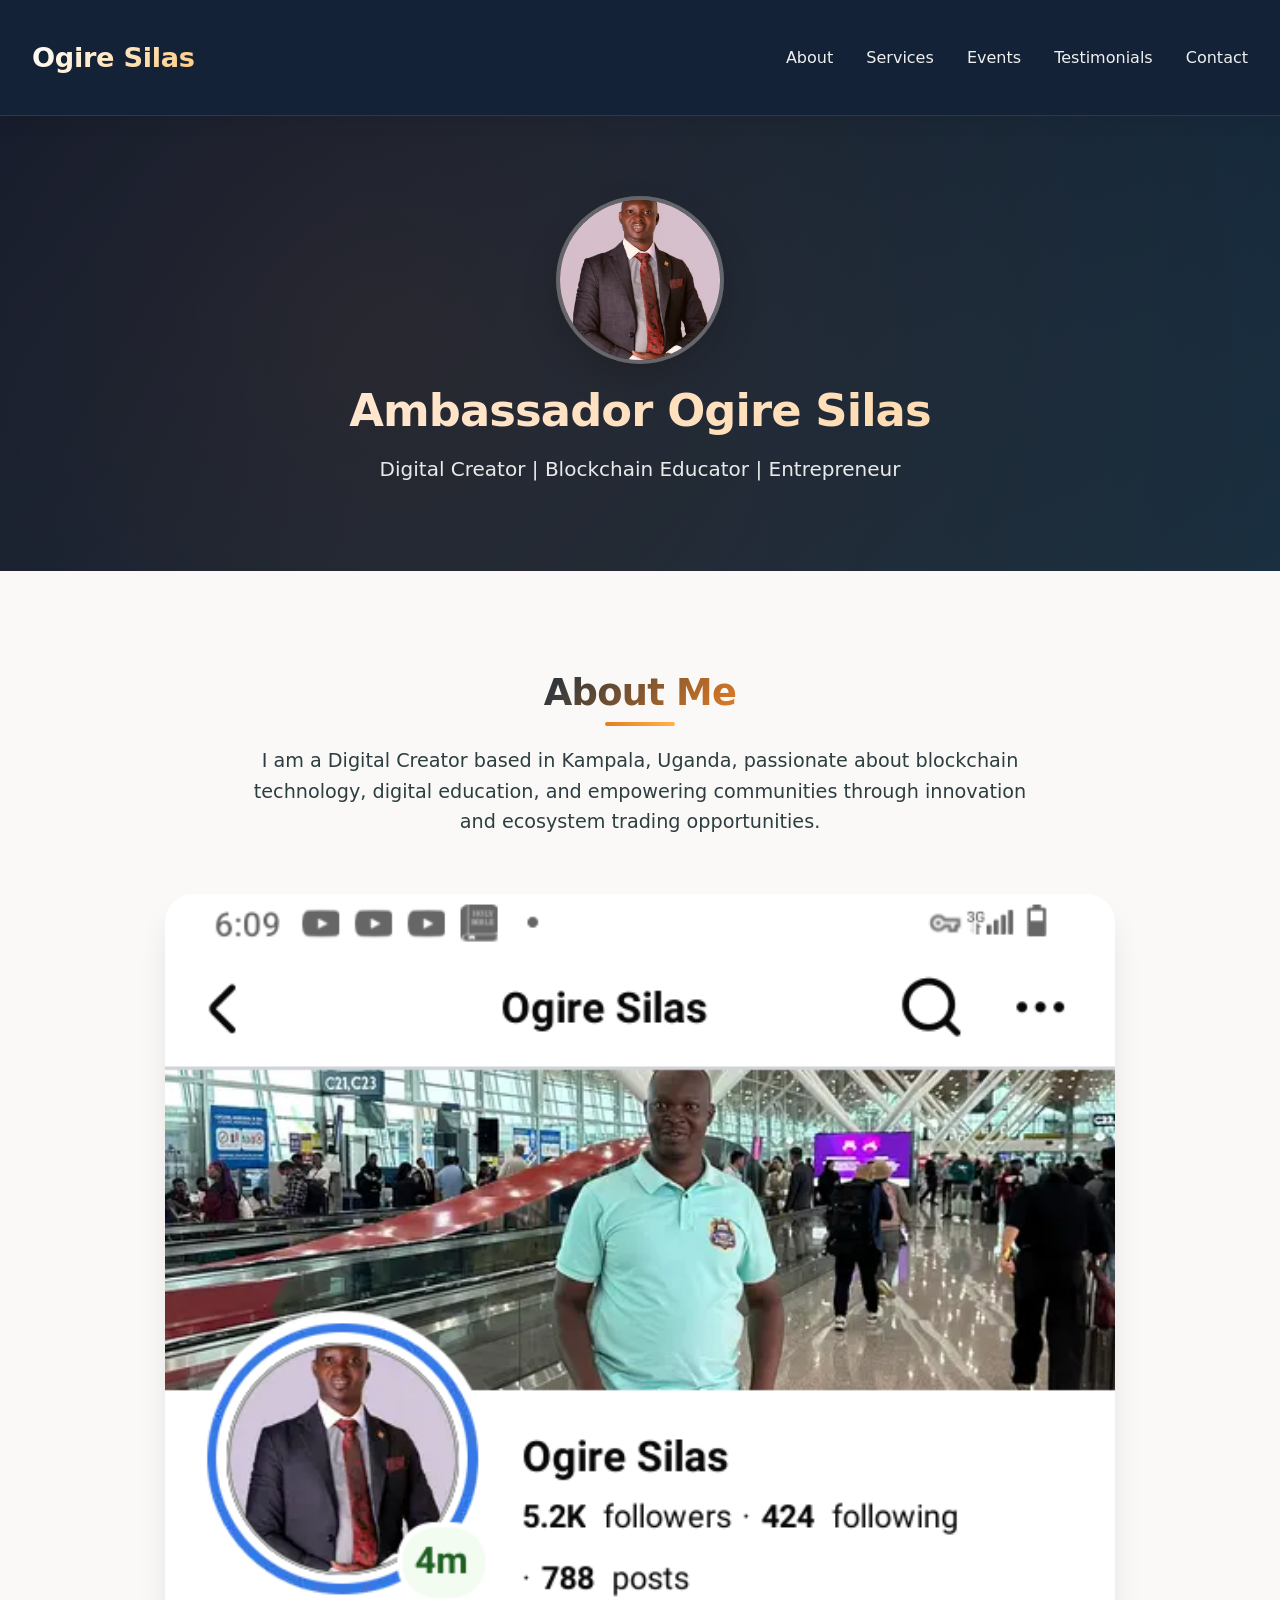
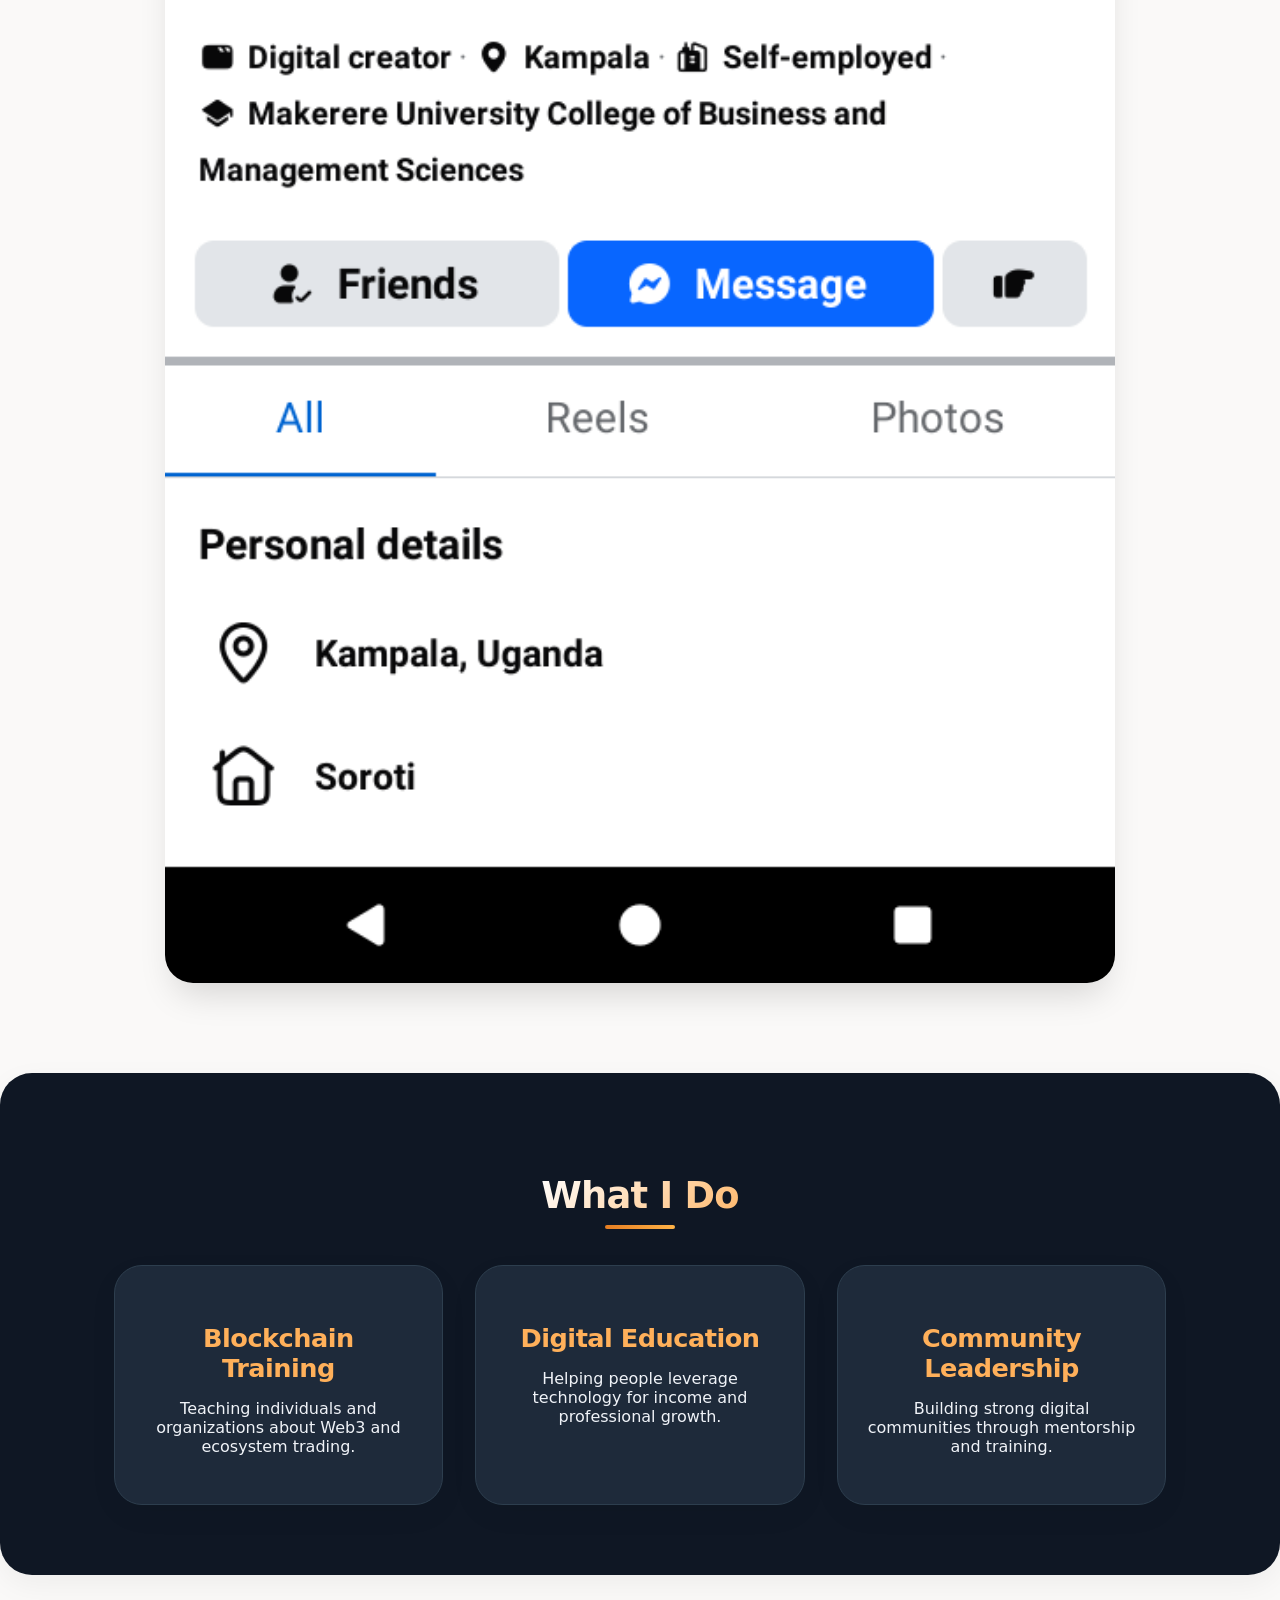
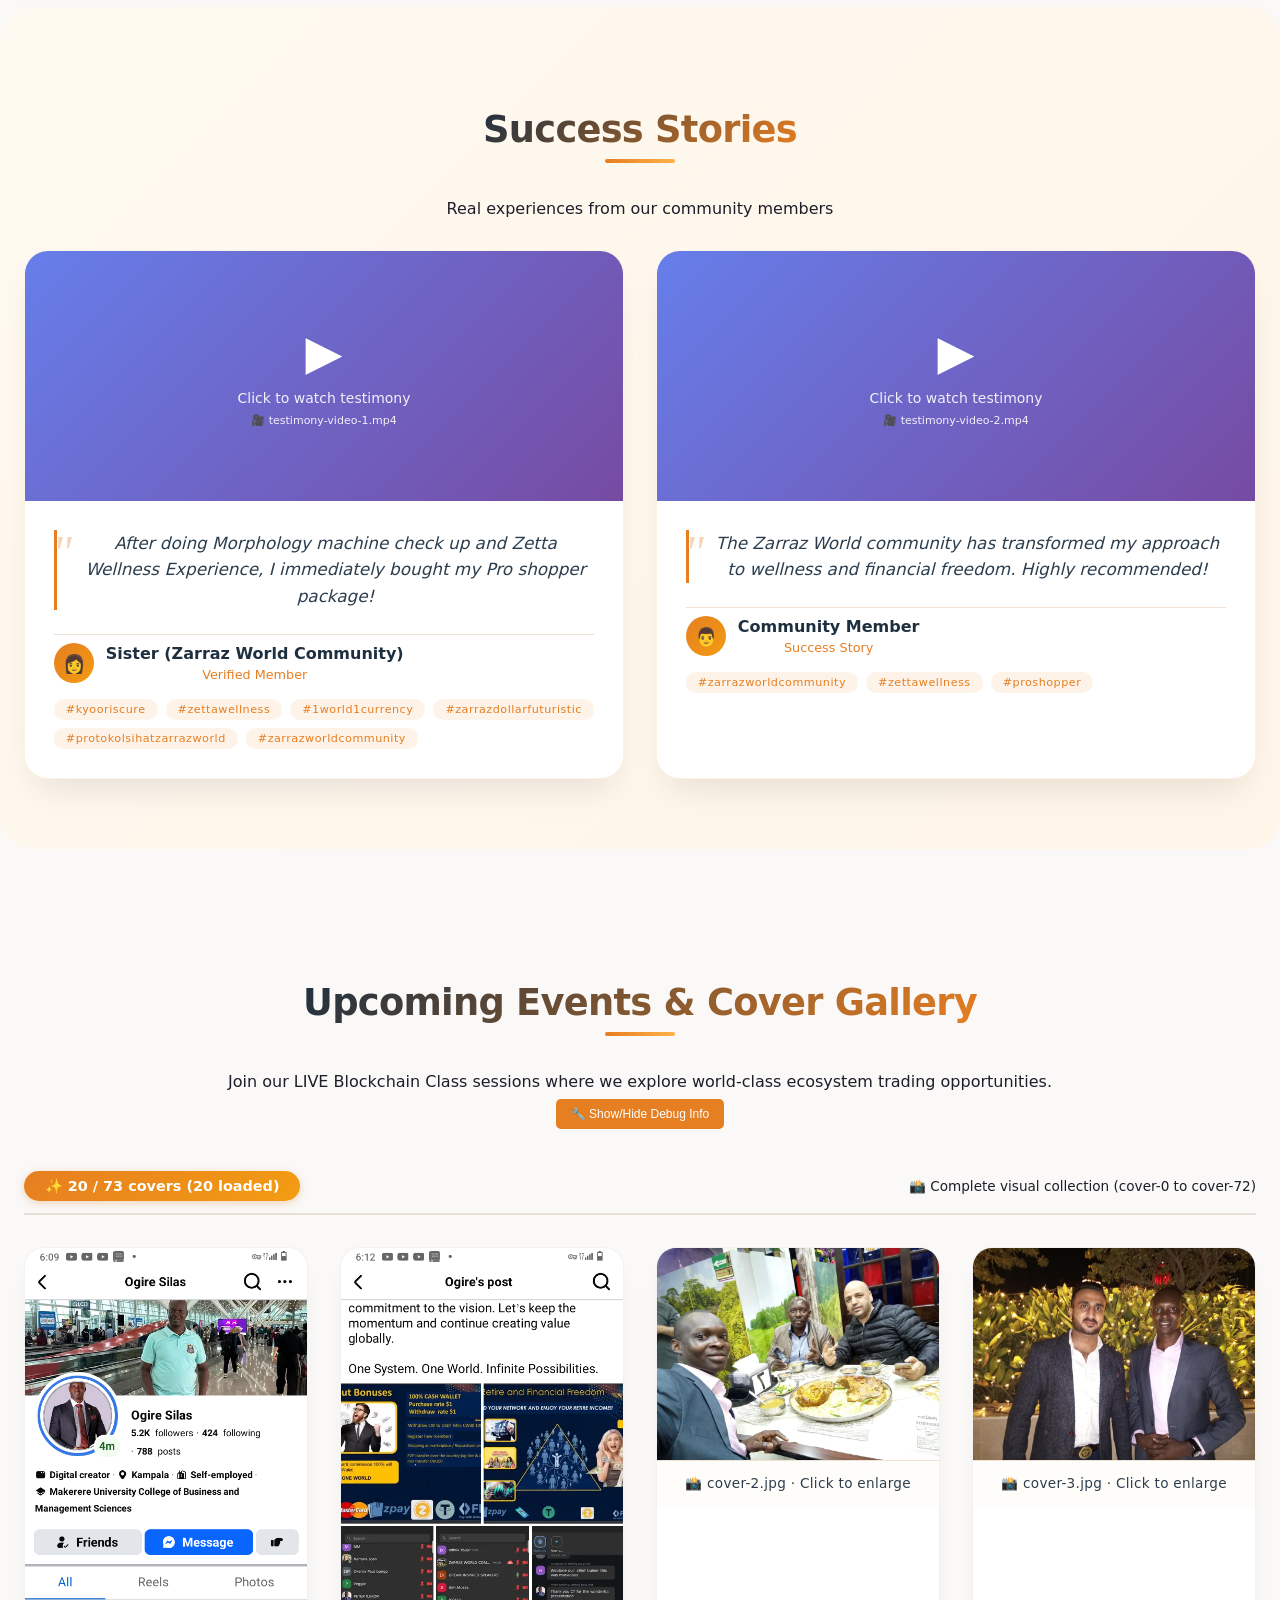
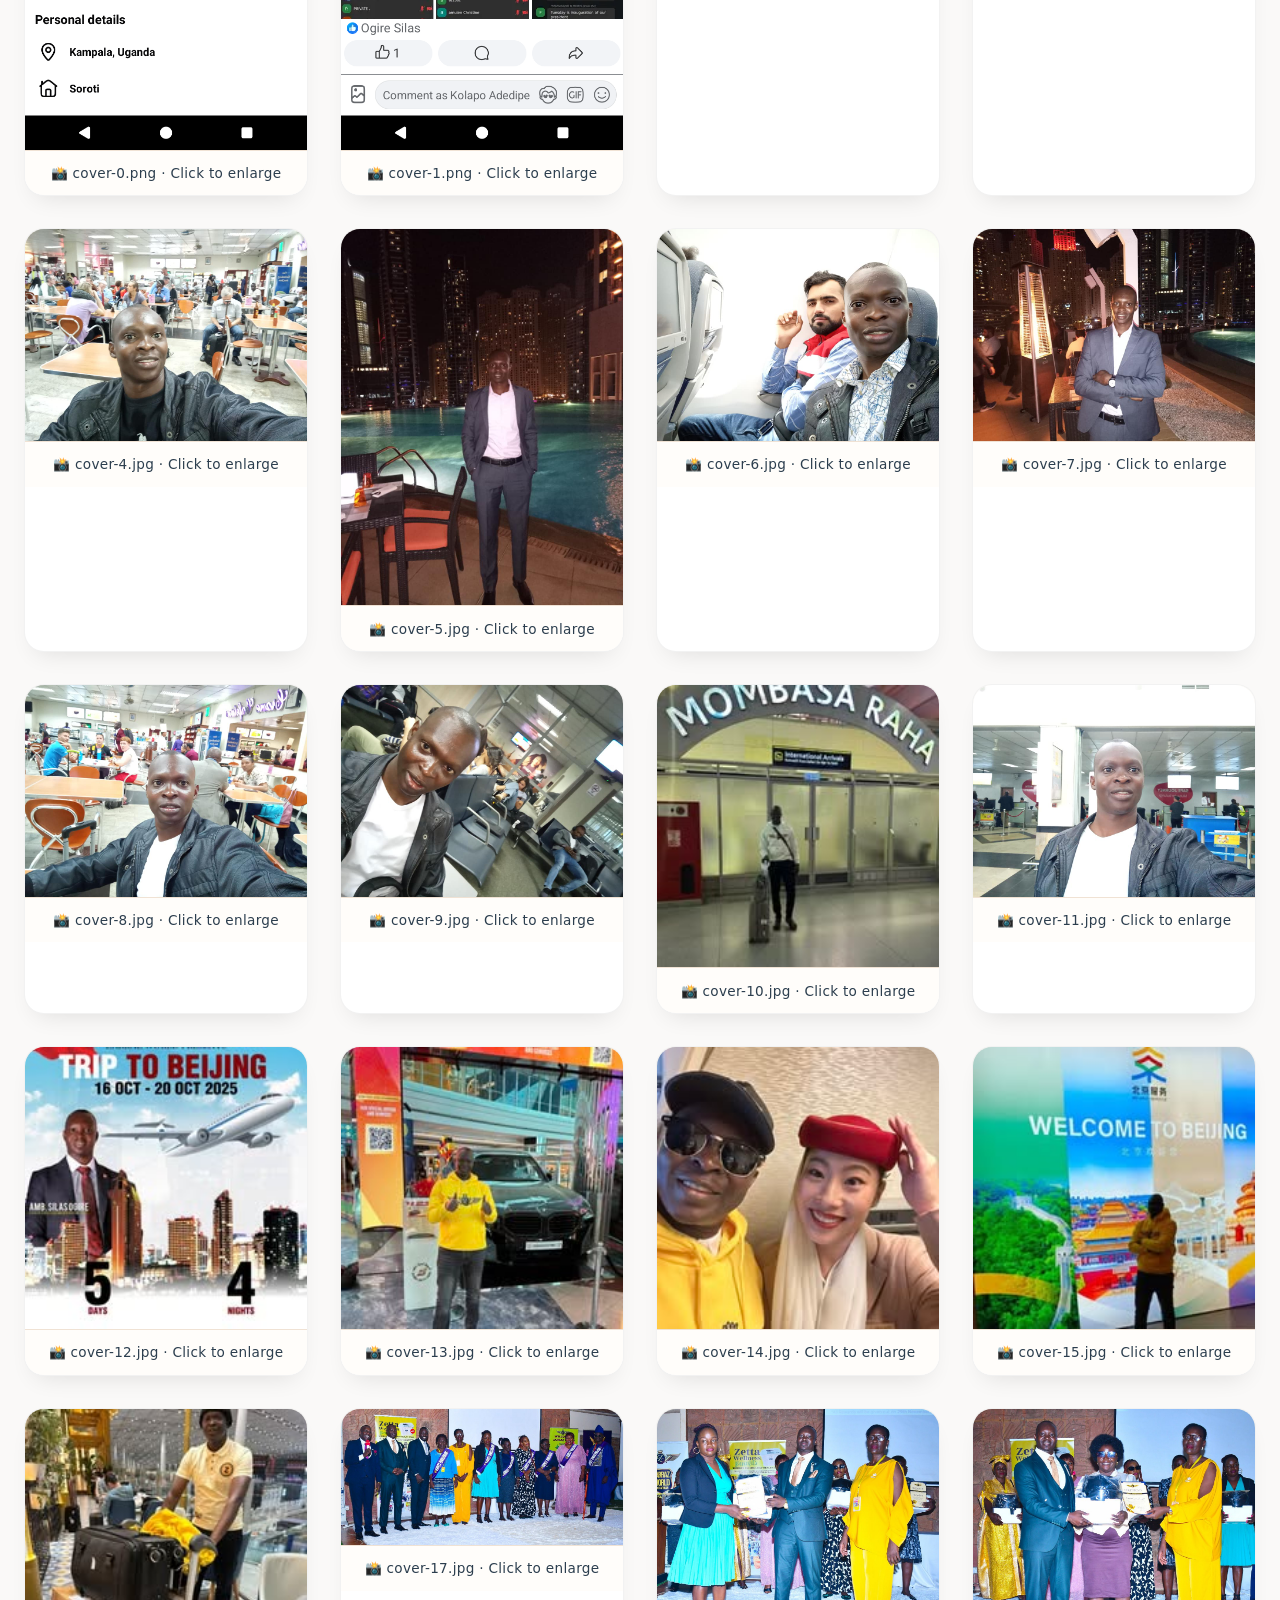
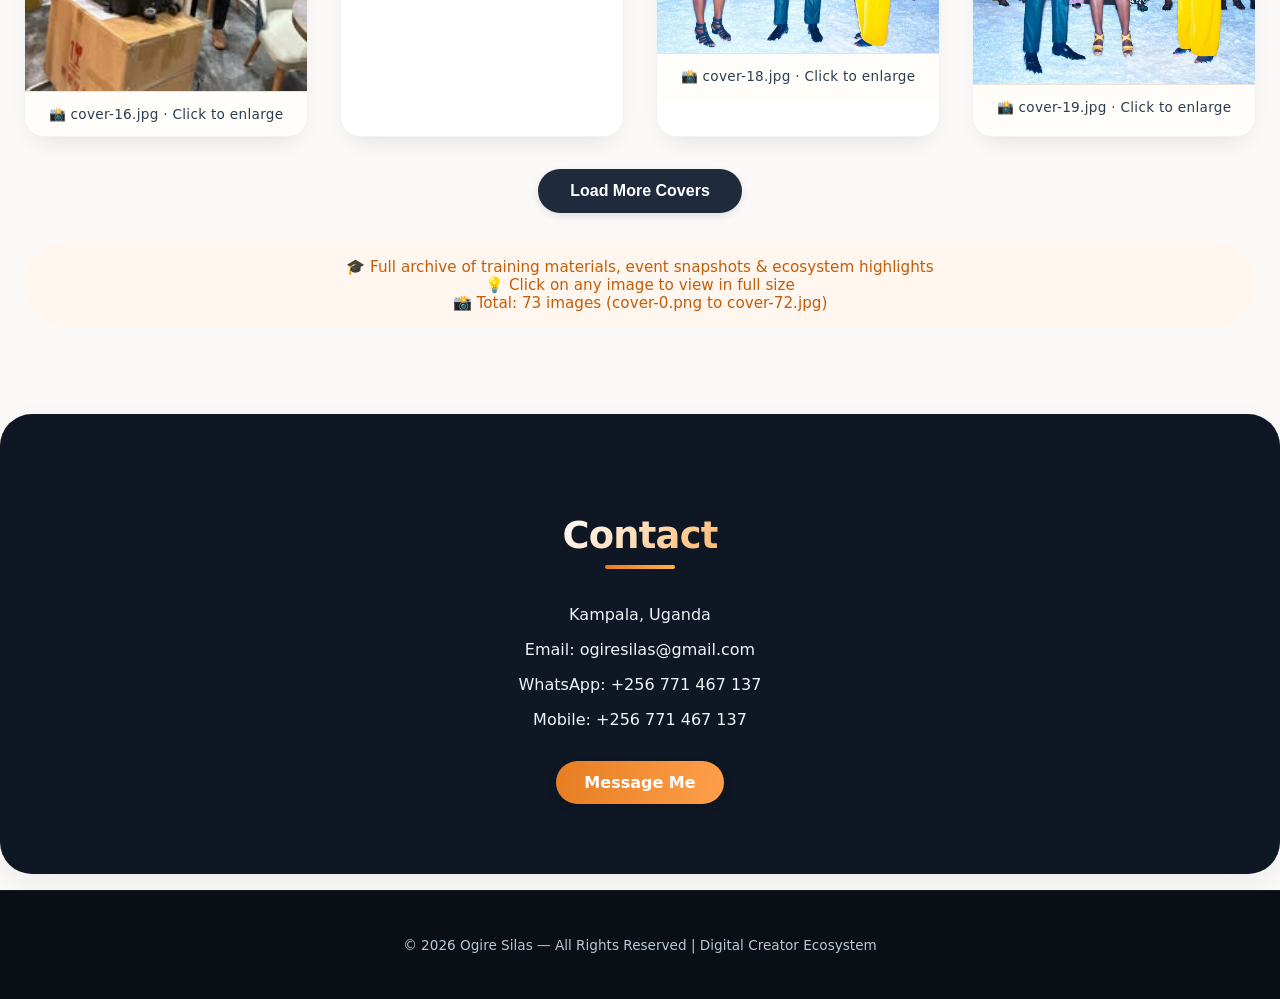
==== commit 1eb9b28c: "Updated" ====
--- a/index.html
+++ b/index.html
@@ -3,7 +3,7 @@
 <head>
 <meta charset="UTF-8">
 <meta name="viewport" content="width=device-width, initial-scale=1.0, user-scalable=yes">
-<title>Ogire Silas | Digital Creator – Full Cover Gallery</title>
+<title>Ogire Silas | Digital Creator – Full Cover Gallery & Testimonials</title>
 <link rel="stylesheet" href="style.css">
 <style>
     .debug-panel {
@@ -125,6 +125,205 @@
         transform: translateY(-5px);
         box-shadow: 0 15px 30px rgba(0,0,0,0.2);
     }
+    
+    /* ========== TESTIMONIALS SECTION STYLES ========== */
+    .testimonials-section {
+        background: linear-gradient(135deg, #fef9f0 0%, #fff5e8 100%);
+        border-radius: 2rem;
+        margin: 2rem auto;
+    }
+    
+    .testimonials-grid {
+        display: grid;
+        grid-template-columns: repeat(auto-fit, minmax(350px, 1fr));
+        gap: 2rem;
+        margin-top: 2rem;
+    }
+    
+    .testimonial-card {
+        background: white;
+        border-radius: 24px;
+        overflow: hidden;
+        box-shadow: 0 20px 35px -12px rgba(0,0,0,0.1);
+        transition: transform 0.3s ease, box-shadow 0.3s ease;
+        border: 1px solid rgba(230,126,34,0.1);
+    }
+    
+    .testimonial-card:hover {
+        transform: translateY(-8px);
+        box-shadow: 0 25px 40px -12px rgba(0,0,0,0.2);
+    }
+    
+    .testimonial-media {
+        width: 100%;
+        background: #1a1a2e;
+        position: relative;
+    }
+    
+    .testimonial-video {
+        width: 100%;
+        height: auto;
+        display: block;
+        cursor: pointer;
+    }
+    
+    .video-placeholder {
+        width: 100%;
+        height: 250px;
+        background: linear-gradient(135deg, #667eea 0%, #764ba2 100%);
+        display: flex;
+        flex-direction: column;
+        align-items: center;
+        justify-content: center;
+        color: white;
+        cursor: pointer;
+        transition: all 0.3s ease;
+    }
+    
+    .video-placeholder:hover {
+        background: linear-gradient(135deg, #764ba2 0%, #667eea 100%);
+    }
+    
+    .video-placeholder .play-icon {
+        font-size: 48px;
+        margin-bottom: 10px;
+    }
+    
+    .video-placeholder p {
+        margin: 0;
+        font-size: 14px;
+        opacity: 0.9;
+    }
+    
+    .testimonial-content {
+        padding: 1.8rem;
+    }
+    
+    .testimonial-text {
+        font-size: 1.05rem;
+        line-height: 1.6;
+        color: #2c3e4e;
+        font-style: italic;
+        margin-bottom: 1.5rem;
+        position: relative;
+        padding-left: 20px;
+        border-left: 3px solid #e67e22;
+    }
+    
+    .testimonial-text::before {
+        content: '"';
+        font-size: 3rem;
+        color: #e67e22;
+        opacity: 0.3;
+        position: absolute;
+        top: -15px;
+        left: -5px;
+        font-family: serif;
+    }
+    
+    .testimonial-author {
+        display: flex;
+        align-items: center;
+        gap: 12px;
+        margin-bottom: 1rem;
+        padding-top: 0.5rem;
+        border-top: 1px solid #f0e2d4;
+    }
+    
+    .author-icon {
+        width: 40px;
+        height: 40px;
+        background: linear-gradient(135deg, #e67e22, #f39c12);
+        border-radius: 50%;
+        display: flex;
+        align-items: center;
+        justify-content: center;
+        color: white;
+        font-weight: bold;
+        font-size: 18px;
+    }
+    
+    .author-info h4 {
+        margin: 0;
+        font-size: 1rem;
+        color: #1e2f3f;
+    }
+    
+    .author-info p {
+        margin: 4px 0 0;
+        font-size: 0.8rem;
+        color: #e67e22;
+        font-weight: 500;
+    }
+    
+    .testimonial-tags {
+        display: flex;
+        flex-wrap: wrap;
+        gap: 8px;
+        margin-top: 1rem;
+    }
+    
+    .testimonial-tags span {
+        background: #fef3e8;
+        color: #e67e22;
+        padding: 4px 12px;
+        border-radius: 20px;
+        font-size: 0.7rem;
+        font-weight: 500;
+        letter-spacing: 0.5px;
+    }
+    
+    /* Video Modal for full-screen playback */
+    .video-modal {
+        display: none;
+        position: fixed;
+        z-index: 2000;
+        left: 0;
+        top: 0;
+        width: 100%;
+        height: 100%;
+        background-color: rgba(0,0,0,0.95);
+        cursor: pointer;
+    }
+    
+    .video-modal-content {
+        position: relative;
+        margin: auto;
+        width: 90%;
+        max-width: 900px;
+        top: 50%;
+        transform: translateY(-50%);
+    }
+    
+    .video-modal video {
+        width: 100%;
+        height: auto;
+        border-radius: 12px;
+    }
+    
+    .close-video-modal {
+        position: absolute;
+        top: -40px;
+        right: 0;
+        color: white;
+        font-size: 35px;
+        font-weight: bold;
+        cursor: pointer;
+        transition: 0.3s;
+    }
+    
+    .close-video-modal:hover {
+        color: #e67e22;
+    }
+    
+    @media (max-width: 768px) {
+        .testimonials-grid {
+            grid-template-columns: 1fr;
+        }
+        .testimonial-card {
+            max-width: 100%;
+        }
+    }
 </style>
 </head>
 <body>
@@ -136,6 +335,7 @@
         <a href="#about">About</a>
         <a href="#services">Services</a>
         <a href="#events">Events</a>
+        <a href="#testimonials">Testimonials</a>
         <a href="#contact">Contact</a>
     </nav>
 </header>
@@ -177,7 +377,80 @@
     </div>
 </section>
 
-<!-- EVENTS + FULL COVER GALLERY -->
+<!-- TESTIMONIALS SECTION -->
+<section id="testimonials" class="section testimonials-section">
+    <h2>Success Stories</h2>
+    <p style="text-align: center; margin-bottom: 1rem;">Real experiences from our community members</p>
+    
+    <div class="testimonials-grid">
+        <!-- Testimonial Card 1 with Video -->
+        <div class="testimonial-card">
+            <div class="testimonial-media" data-video="testimony-video-1">
+                <video class="testimonial-video" preload="metadata" style="display: none;">
+                    <source src="videos/testimony-video-1.mp4" type="video/mp4">
+                </video>
+                <div class="video-placeholder">
+                    <div class="play-icon">▶️</div>
+                    <p>Click to watch testimony</p>
+                    <p style="font-size: 11px; margin-top: 8px;">🎥 testimony-video-1.mp4</p>
+                </div>
+            </div>
+            <div class="testimonial-content">
+                <div class="testimonial-text">
+                    After doing Morphology machine check up and Zetta Wellness Experience, I immediately bought my Pro shopper package!
+                </div>
+                <div class="testimonial-author">
+                    <div class="author-icon">👩</div>
+                    <div class="author-info">
+                        <h4>Sister (Zarraz World Community)</h4>
+                        <p>Verified Member</p>
+                    </div>
+                </div>
+                <div class="testimonial-tags">
+                    <span>#kyooriscure</span>
+                    <span>#zettawellness</span>
+                    <span>#1world1currency</span>
+                    <span>#zarrazdollarfuturistic</span>
+                    <span>#protokolsihatzarrazworld</span>
+                    <span>#zarrazworldcommunity</span>
+                </div>
+            </div>
+        </div>
+        
+        <!-- Testimonial Card 2 with Video -->
+        <div class="testimonial-card">
+            <div class="testimonial-media" data-video="testimony-video-2">
+                <video class="testimonial-video" preload="metadata" style="display: none;">
+                    <source src="videos/testimony-video-2.mp4" type="video/mp4">
+                </video>
+                <div class="video-placeholder">
+                    <div class="play-icon">▶️</div>
+                    <p>Click to watch testimony</p>
+                    <p style="font-size: 11px; margin-top: 8px;">🎥 testimony-video-2.mp4</p>
+                </div>
+            </div>
+            <div class="testimonial-content">
+                <div class="testimonial-text">
+                    The Zarraz World community has transformed my approach to wellness and financial freedom. Highly recommended!
+                </div>
+                <div class="testimonial-author">
+                    <div class="author-icon">👨</div>
+                    <div class="author-info">
+                        <h4>Community Member</h4>
+                        <p>Success Story</p>
+                    </div>
+                </div>
+                <div class="testimonial-tags">
+                    <span>#zarrazworldcommunity</span>
+                    <span>#zettawellness</span>
+                    <span>#proshopper</span>
+                </div>
+            </div>
+        </div>
+    </div>
+</section>
+
+<!-- EVENTS + FULL COVER GALLERY (UPDATED: cover-0 to cover-72 = 73 images) -->
 <section id="events" class="section">
     <h2>Upcoming Events & Cover Gallery</h2>
     <p style="margin-bottom: 0.5rem;">
@@ -194,7 +467,7 @@
     <div class="gallery-container" id="coverGalleryContainer">
         <div class="gallery-stats">
             <span class="counter-badge" id="galleryCounter">Loading covers...</span>
-            <span style="font-size:0.85rem;">📸 Complete visual collection (cover-0 to cover-69)</span>
+            <span style="font-size:0.85rem;">📸 Complete visual collection (cover-0 to cover-72)</span>
         </div>
         <div class="gallery-grid" id="dynamicGalleryGrid"></div>
         <div class="load-more-area" id="loadMoreWrapper" style="display: none;">
@@ -202,7 +475,8 @@
         </div>
         <div class="event-note">
             🎓 Full archive of training materials, event snapshots & ecosystem highlights<br>
-            💡 Click on any image to view in full size
+            💡 Click on any image to view in full size<br>
+            📸 Total: 73 images (cover-0.png to cover-72.jpg)
         </div>
     </div>
 </section>
@@ -221,23 +495,30 @@
     <p>© 2026 Ogire Silas — All Rights Reserved | Digital Creator Ecosystem</p>
 </footer>
 
-<!-- Lightbox Modal -->
+<!-- Lightbox Modal for Images -->
 <div id="lightbox" class="lightbox">
     <span class="close-lightbox">&times;</span>
     <img class="lightbox-content" id="lightbox-img">
     <div class="lightbox-caption" id="lightbox-caption"></div>
 </div>
 
+<!-- Video Modal for full-screen playback -->
+<div id="videoModal" class="video-modal">
+    <div class="video-modal-content">
+        <span class="close-video-modal">&times;</span>
+        <video id="modalVideo" controls>
+            <source id="videoSource" src="" type="video/mp4">
+            Your browser does not support the video tag.
+        </video>
+    </div>
+</div>
+
 <script>
     (function() {
-        // CONFIGURATION - EXACT FILE EXTENSIONS FOR ALL 70 IMAGES
-        const TOTAL_IMAGES = 70; // 0 to 69 = 70 images
-        
-        // Define EXACT extension for each image based on your file structure:
-        // cover-0.png, cover-1.png
-        // cover-2.jpg to cover-55.jpg
-        // cover-56.png to cover-68.png
-        // cover-69.jpg
+        // CONFIGURATION - UPDATED: cover-0 to cover-72 (73 images total)
+        const TOTAL_IMAGES = 73; // 0 to 72 = 73 images
+        
+        // Define EXACT extension for each image
         function getImageExtension(index) {
             // cover-0.png and cover-1.png
             if (index === 0 || index === 1) {
@@ -251,11 +532,10 @@
             else if (index >= 56 && index <= 68) {
                 return '.png';
             }
-            // cover-69.jpg
-            else if (index === 69) {
+            // cover-69.jpg, cover-70.jpg, cover-71.jpg, cover-72.jpg
+            else if (index >= 69 && index <= 72) {
                 return '.jpg';
             }
-            // Fallback (should never reach here)
             return '.jpg';
         }
         
@@ -275,6 +555,12 @@
         let lightboxImg = document.getElementById('lightbox-img');
         let lightboxCaption = document.getElementById('lightbox-caption');
         let closeLightbox = document.getElementsByClassName('close-lightbox')[0];
+        
+        // Video modal elements
+        let videoModal = document.getElementById('videoModal');
+        let modalVideo = document.getElementById('modalVideo');
+        let videoSource = document.getElementById('videoSource');
+        let closeVideoModal = document.getElementsByClassName('close-video-modal')[0];
         
         // Track loaded/failed images
         let imageStatus = {};
@@ -319,11 +605,11 @@
         }
         
         allImageSources = buildImageSources();
-        addDebugMessage(`✅ Initialized ${TOTAL_IMAGES} images with EXACT file extensions:`);
+        addDebugMessage(`✅ Initialized ${TOTAL_IMAGES} images (cover-0 to cover-72)`);
         addDebugMessage(`  📁 cover-0.png, cover-1.png (PNG)`);
         addDebugMessage(`  📁 cover-2.jpg through cover-55.jpg (JPG)`);
         addDebugMessage(`  📁 cover-56.png through cover-68.png (PNG)`);
-        addDebugMessage(`  📁 cover-69.jpg (JPG)`);
+        addDebugMessage(`  📁 cover-69.jpg, cover-70.jpg, cover-71.jpg, cover-72.jpg (JPG)`);
         
         // Function to check which images actually exist
         function checkImageExistence() {
@@ -376,7 +662,7 @@
             document.body.style.overflow = "auto";
         }
         
-        // Create gallery card with full-size images
+        // Create gallery card
         function createGalleryCard(imgSrc, index) {
             const cardDiv = document.createElement('div');
             cardDiv.className = 'gallery-card';
@@ -390,7 +676,6 @@
             img.style.height = 'auto';
             img.style.display = 'block';
             
-            // Track individual image load status
             img.onload = () => {
                 addDebugMessage(`🖼️ Gallery: cover-${index} displayed (${img.naturalWidth}x${img.naturalHeight})`);
                 if (imageStatus[index] === false) {
@@ -418,7 +703,6 @@
             const extension = getImageExtension(index);
             caption.textContent = `📸 cover-${index}${extension} · Click to enlarge`;
             
-            // Add click event for lightbox
             cardDiv.addEventListener('click', () => {
                 openLightbox(imgSrc, `Cover ${index} - Blockchain Session (${img.naturalWidth}x${img.naturalHeight})`);
             });
@@ -469,11 +753,7 @@
         function initGallery() {
             galleryGrid.innerHTML = '';
             currentShown = 0;
-            
-            // Check all images first
             checkImageExistence();
-            
-            // Render first batch
             renderBatch(0, Math.min(IMAGES_PER_BATCH, TOTAL_IMAGES));
             
             if (TOTAL_IMAGES <= IMAGES_PER_BATCH) {
@@ -495,7 +775,36 @@
             }
         }
         
-        // Attach event listener
+        // Video modal functions
+        function setupVideoTestimonials() {
+            const testimonialMedia = document.querySelectorAll('.testimonial-media');
+            
+            testimonialMedia.forEach(media => {
+                const videoElement = media.querySelector('.testimonial-video');
+                const placeholder = media.querySelector('.video-placeholder');
+                const videoFileName = media.getAttribute('data-video');
+                
+                if (placeholder && videoFileName) {
+                    placeholder.addEventListener('click', () => {
+                        const videoPath = `videos/${videoFileName}.mp4`;
+                        videoSource.src = videoPath;
+                        modalVideo.load();
+                        videoModal.style.display = 'block';
+                        modalVideo.play();
+                        addDebugMessage(`🎥 Playing video: ${videoFileName}.mp4`);
+                    });
+                }
+            });
+        }
+        
+        // Close video modal
+        function closeVideoModalFunc() {
+            videoModal.style.display = 'none';
+            modalVideo.pause();
+            modalVideo.currentTime = 0;
+        }
+        
+        // Attach event listeners
         if (loadMoreBtn) {
             loadMoreBtn.addEventListener('click', loadNextBatch);
         }
@@ -511,21 +820,41 @@
             }
         });
         
+        // Video modal event listeners
+        if (closeVideoModal) {
+            closeVideoModal.addEventListener('click', closeVideoModalFunc);
+        }
+        
+        videoModal.addEventListener('click', function(e) {
+            if (e.target === videoModal) {
+                closeVideoModalFunc();
+            }
+        });
+        
         // Close with escape key
         document.addEventListener('keydown', function(e) {
-            if (e.key === 'Escape' && lightbox.style.display === 'block') {
-                closeLightboxFunc();
+            if (e.key === 'Escape') {
+                if (lightbox.style.display === 'block') {
+                    closeLightboxFunc();
+                }
+                if (videoModal.style.display === 'block') {
+                    closeVideoModalFunc();
+                }
             }
         });
         
         // Initialize when DOM is ready
         if (document.readyState === 'loading') {
-            document.addEventListener('DOMContentLoaded', initGallery);
+            document.addEventListener('DOMContentLoaded', () => {
+                initGallery();
+                setupVideoTestimonials();
+            });
         } else {
             initGallery();
-        }
-        
-        // Also check console for any errors
+            setupVideoTestimonials();
+        }
+        
+        // Error handling
         window.addEventListener('error', function(e) {
             if (e.target.tagName === 'IMG') {
                 addDebugMessage(`🌐 Browser error: Failed to load ${e.target.src}`, true);
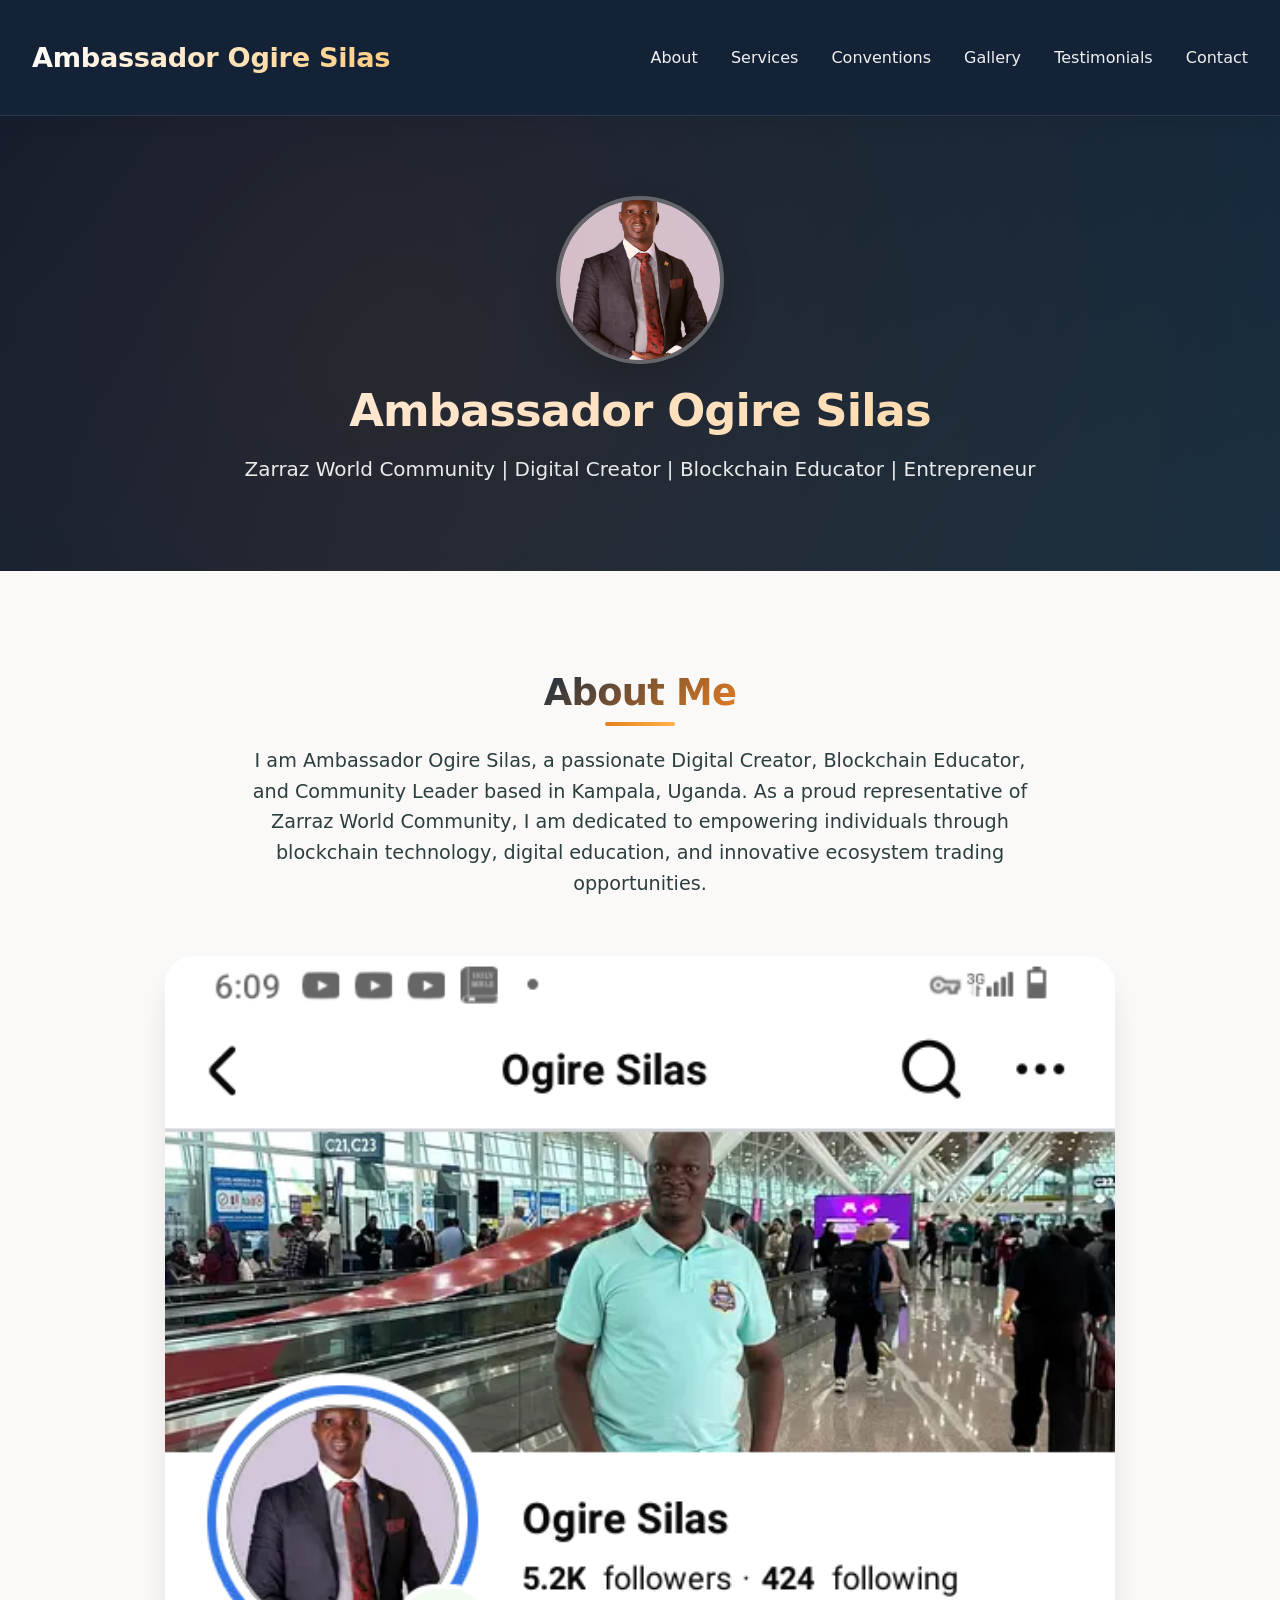
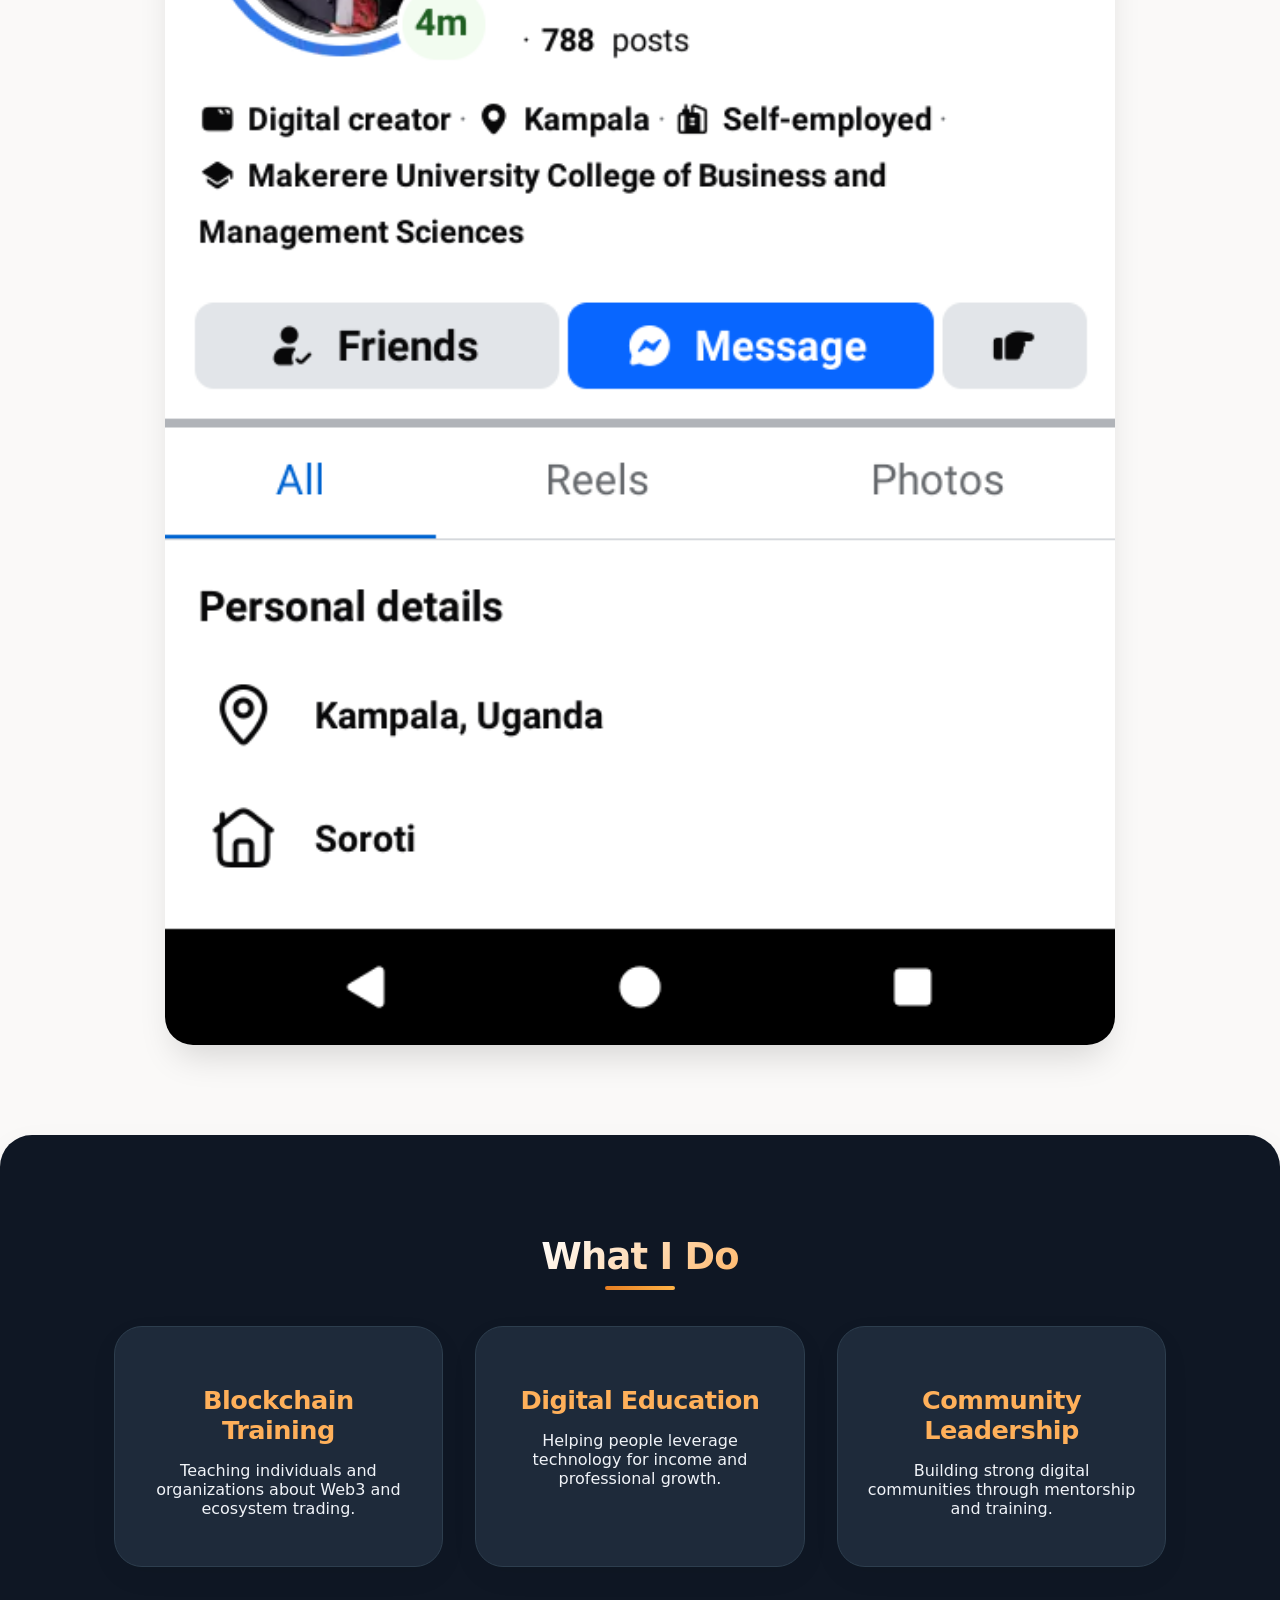
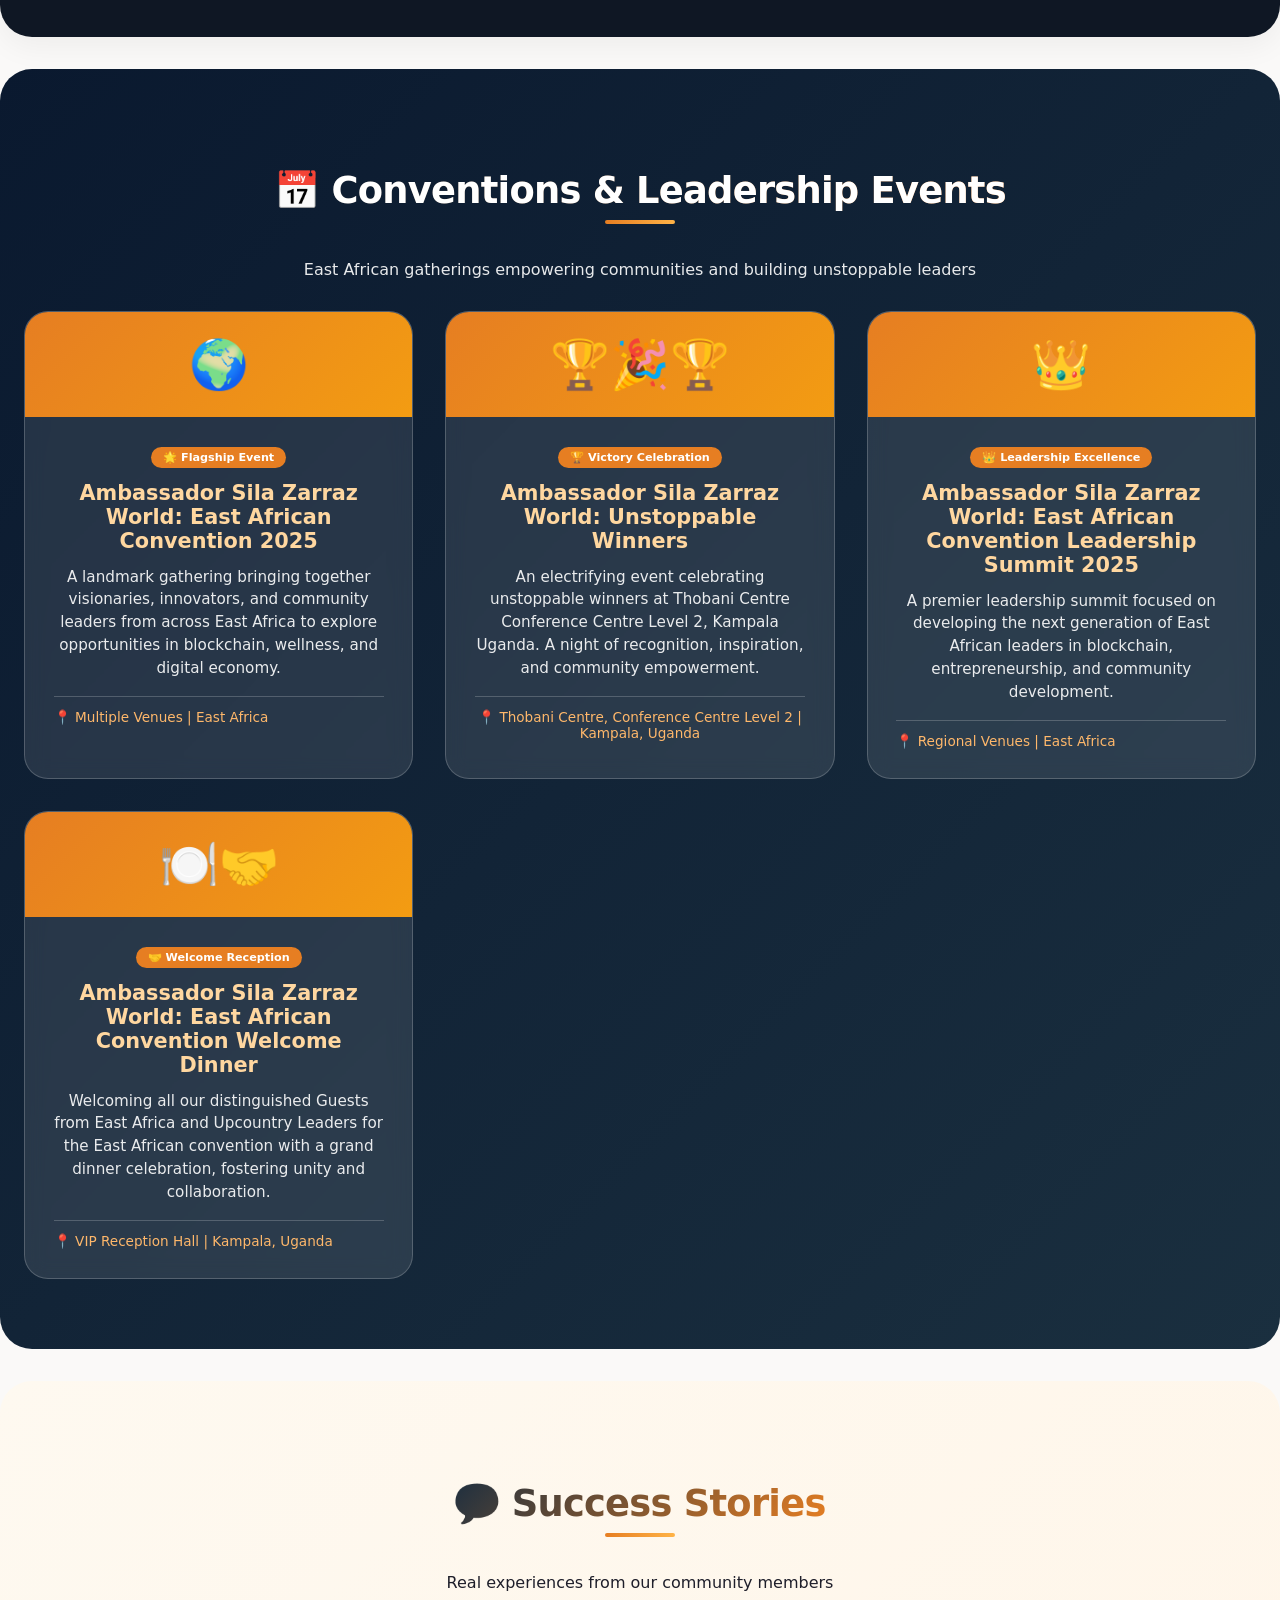
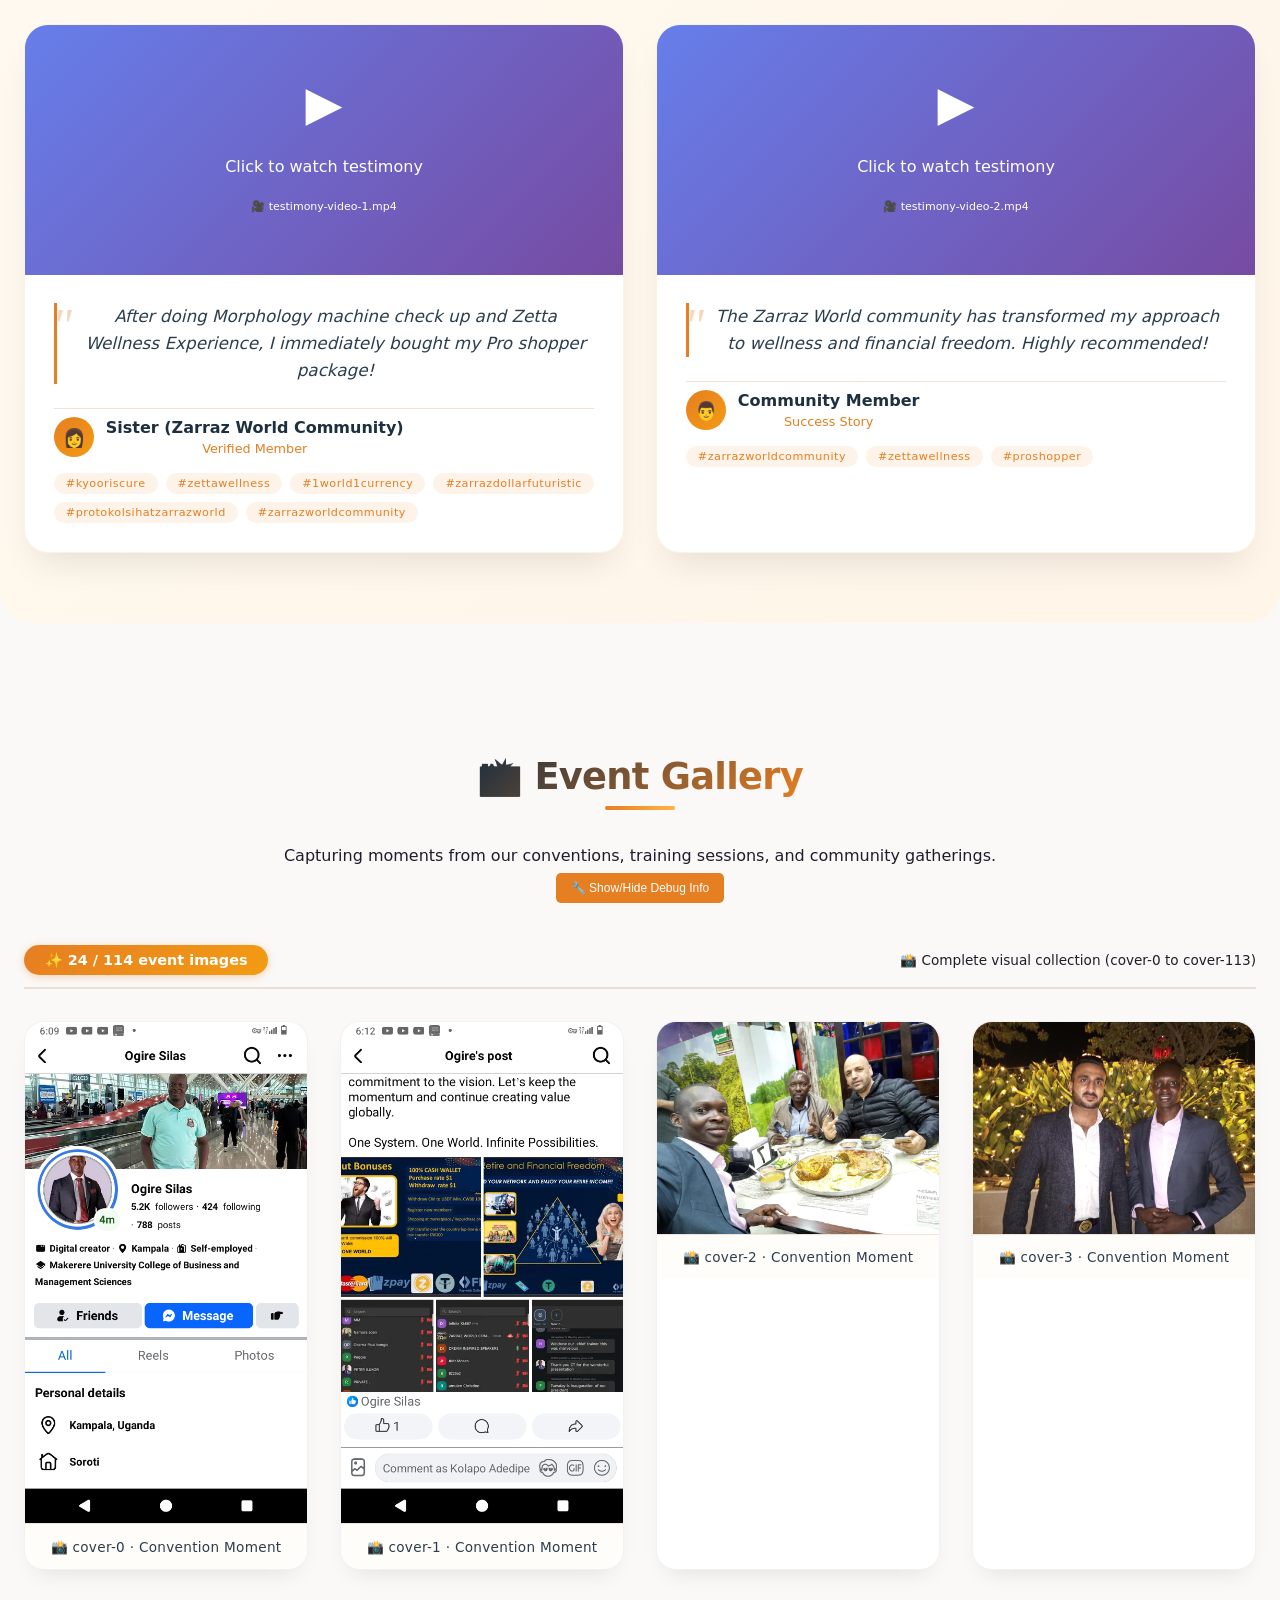
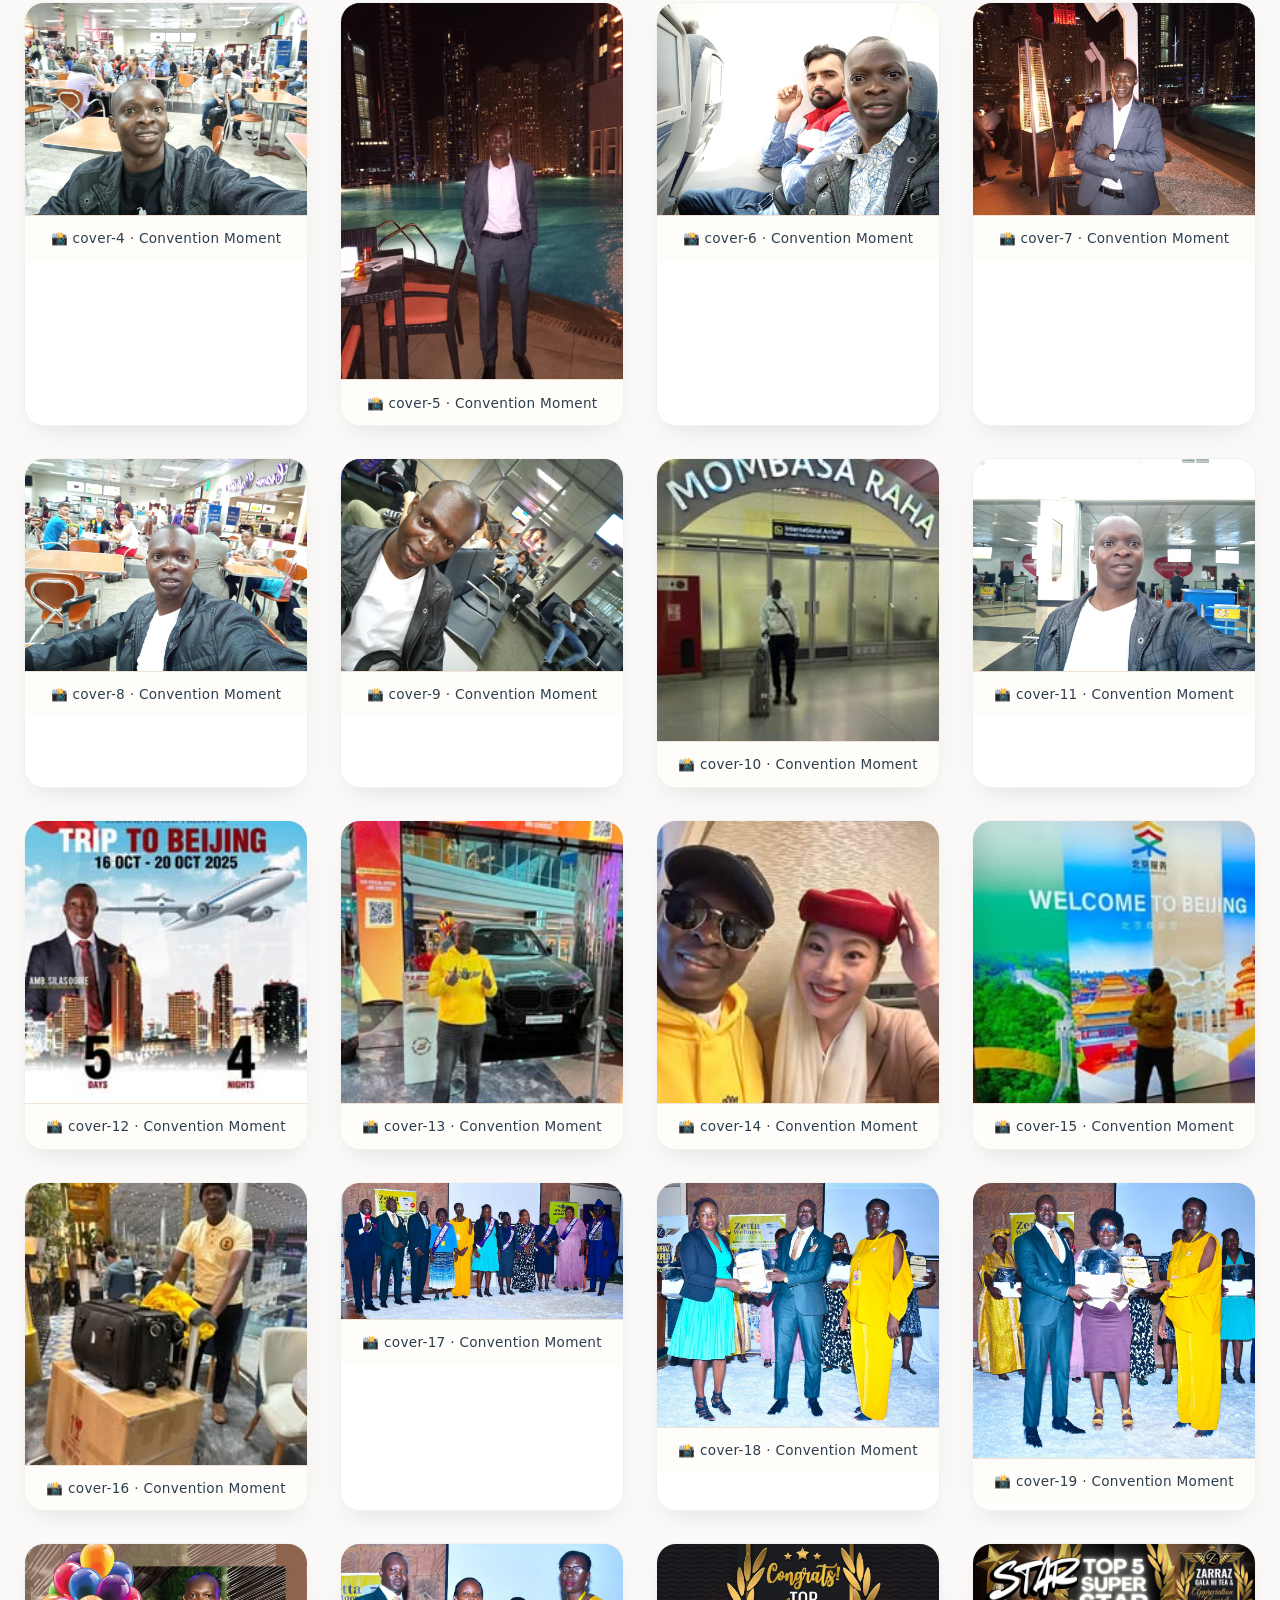
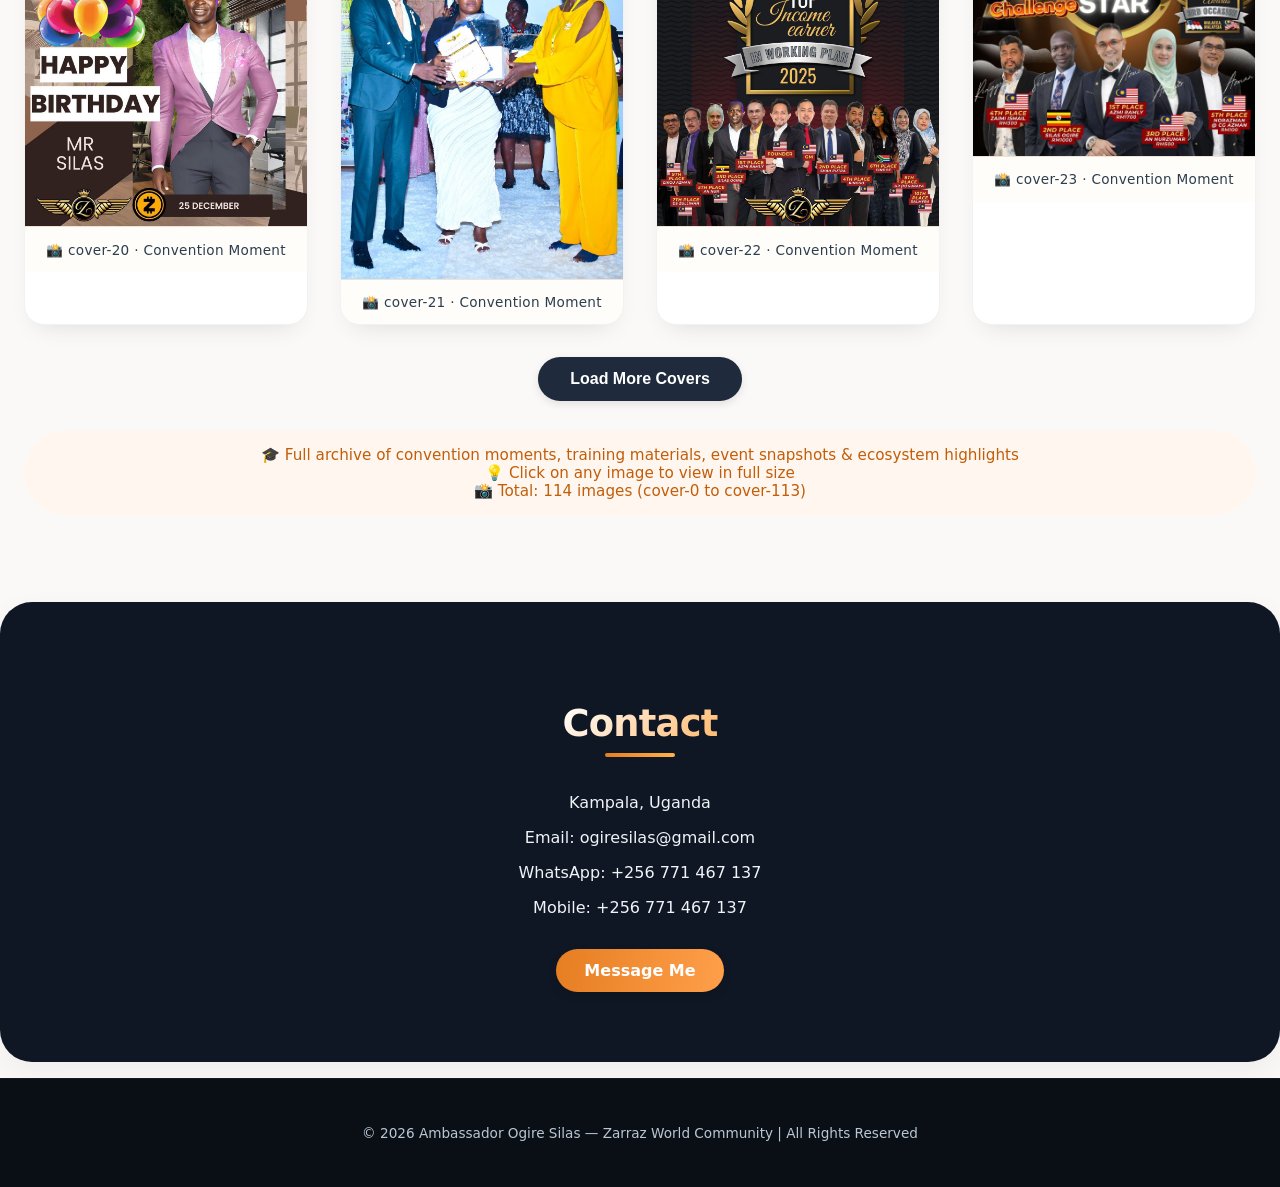
==== commit c1ffe805: "Updated" ====
--- a/index.html
+++ b/index.html
@@ -3,7 +3,7 @@
 <head>
 <meta charset="UTF-8">
 <meta name="viewport" content="width=device-width, initial-scale=1.0, user-scalable=yes">
-<title>Ogire Silas | Digital Creator – Full Cover Gallery & Testimonials</title>
+<title>Ogire Silas | Digital Creator – Ambassador Zarraz World</title>
 <link rel="stylesheet" href="style.css">
 <style>
     .debug-panel {
@@ -42,7 +42,7 @@
         background: #d35400;
     }
     
-    /* FULL IMAGE DISPLAY - No cropping, full size */
+    /* FULL IMAGE DISPLAY */
     .gallery-img {
         width: 100%;
         height: auto !important;
@@ -64,13 +64,12 @@
         cursor: pointer;
     }
     
-    /* Remove fixed aspect ratio to show full images */
     .gallery-img {
         aspect-ratio: auto !important;
         max-height: none !important;
     }
     
-    /* Lightbox styles for full-screen viewing */
+    /* Lightbox styles */
     .lightbox {
         display: none;
         position: fixed;
@@ -126,6 +125,91 @@
         box-shadow: 0 15px 30px rgba(0,0,0,0.2);
     }
     
+    /* ========== CONVENTIONS SECTION STYLES ========== */
+    .conventions-section {
+        background: linear-gradient(135deg, #0a192f 0%, #1a2f3f 100%);
+        border-radius: 2rem;
+        margin: 2rem auto;
+        color: white;
+    }
+    
+    .conventions-section h2 {
+        color: white;
+    }
+    
+    .conventions-section h2:after {
+        background: linear-gradient(90deg, #e67e22, #ffb347);
+    }
+    
+    .conventions-grid {
+        display: grid;
+        grid-template-columns: repeat(auto-fit, minmax(320px, 1fr));
+        gap: 2rem;
+        margin-top: 2rem;
+    }
+    
+    .convention-card {
+        background: rgba(255,255,255,0.1);
+        backdrop-filter: blur(10px);
+        border-radius: 24px;
+        overflow: hidden;
+        transition: transform 0.3s ease, box-shadow 0.3s ease;
+        border: 1px solid rgba(255,255,255,0.2);
+    }
+    
+    .convention-card:hover {
+        transform: translateY(-8px);
+        box-shadow: 0 25px 40px -12px rgba(0,0,0,0.3);
+        background: rgba(255,255,255,0.15);
+    }
+    
+    .convention-icon {
+        background: linear-gradient(135deg, #e67e22, #f39c12);
+        padding: 1.5rem;
+        text-align: center;
+        font-size: 3rem;
+    }
+    
+    .convention-content {
+        padding: 1.8rem;
+    }
+    
+    .convention-title {
+        font-size: 1.3rem;
+        font-weight: 700;
+        margin-bottom: 0.8rem;
+        color: #ffd7a0;
+    }
+    
+    .convention-details {
+        font-size: 0.95rem;
+        line-height: 1.5;
+        opacity: 0.9;
+        margin-bottom: 1rem;
+    }
+    
+    .convention-location {
+        display: flex;
+        align-items: center;
+        gap: 8px;
+        font-size: 0.85rem;
+        color: #ffb86b;
+        margin-top: 1rem;
+        padding-top: 0.8rem;
+        border-top: 1px solid rgba(255,255,255,0.2);
+    }
+    
+    .convention-badge {
+        display: inline-block;
+        background: #e67e22;
+        color: white;
+        padding: 4px 12px;
+        border-radius: 20px;
+        font-size: 0.7rem;
+        font-weight: 600;
+        margin-bottom: 0.8rem;
+    }
+    
     /* ========== TESTIMONIALS SECTION STYLES ========== */
     .testimonials-section {
         background: linear-gradient(135deg, #fef9f0 0%, #fff5e8 100%);
@@ -158,13 +242,6 @@
         width: 100%;
         background: #1a1a2e;
         position: relative;
-    }
-    
-    .testimonial-video {
-        width: 100%;
-        height: auto;
-        display: block;
-        cursor: pointer;
     }
     
     .video-placeholder {
@@ -189,12 +266,6 @@
         margin-bottom: 10px;
     }
     
-    .video-placeholder p {
-        margin: 0;
-        font-size: 14px;
-        opacity: 0.9;
-    }
-    
     .testimonial-content {
         padding: 1.8rem;
     }
@@ -270,10 +341,9 @@
         border-radius: 20px;
         font-size: 0.7rem;
         font-weight: 500;
-        letter-spacing: 0.5px;
-    }
-    
-    /* Video Modal for full-screen playback */
+    }
+    
+    /* Video Modal */
     .video-modal {
         display: none;
         position: fixed;
@@ -317,11 +387,8 @@
     }
     
     @media (max-width: 768px) {
-        .testimonials-grid {
+        .testimonials-grid, .conventions-grid {
             grid-template-columns: 1fr;
-        }
-        .testimonial-card {
-            max-width: 100%;
         }
     }
 </style>
@@ -330,11 +397,12 @@
 
 <!-- NAVBAR -->
 <header>
-    <h2>Ogire Silas</h2>
+    <h2>Ambassador Ogire Silas</h2>
     <nav>
         <a href="#about">About</a>
         <a href="#services">Services</a>
-        <a href="#events">Events</a>
+        <a href="#conventions">Conventions</a>
+        <a href="#events">Gallery</a>
         <a href="#testimonials">Testimonials</a>
         <a href="#contact">Contact</a>
     </nav>
@@ -344,16 +412,17 @@
 <section class="hero">
     <img src="images/profile.jpg" class="profile" alt="Ogire Silas profile" onerror="this.src='https://placehold.co/180x180?text=Silas'">
     <h1>Ambassador Ogire Silas</h1>
-    <p>Digital Creator | Blockchain Educator | Entrepreneur</p>
+    <p>Zarraz World Community | Digital Creator | Blockchain Educator | Entrepreneur</p>
 </section>
 
 <!-- ABOUT -->
 <section id="about" class="section">
     <h2>About Me</h2>
     <p>
-        I am a Digital Creator based in Kampala, Uganda,
-        passionate about blockchain technology, digital education,
-        and empowering communities through innovation and ecosystem trading opportunities.
+        I am Ambassador Ogire Silas, a passionate Digital Creator, Blockchain Educator, 
+        and Community Leader based in Kampala, Uganda. As a proud representative of 
+        Zarraz World Community, I am dedicated to empowering individuals through 
+        blockchain technology, digital education, and innovative ecosystem trading opportunities.
     </p>
     <img src="images/cover-0.png" class="cover" alt="cover preview" onerror="this.style.display='none'">
 </section>
@@ -377,13 +446,85 @@
     </div>
 </section>
 
+<!-- CONVENTIONS & EVENTS SECTION -->
+<section id="conventions" class="section conventions-section">
+    <h2>📅 Conventions & Leadership Events</h2>
+    <p style="text-align: center; margin-bottom: 1rem; opacity: 0.9;">East African gatherings empowering communities and building unstoppable leaders</p>
+    
+    <div class="conventions-grid">
+        <!-- Convention 1: East African Convention 2025 -->
+        <div class="convention-card">
+            <div class="convention-icon">🌍</div>
+            <div class="convention-content">
+                <span class="convention-badge">🌟 Flagship Event</span>
+                <div class="convention-title">Ambassador Sila Zarraz World: East African Convention 2025</div>
+                <div class="convention-details">
+                    A landmark gathering bringing together visionaries, innovators, and community leaders 
+                    from across East Africa to explore opportunities in blockchain, wellness, and digital economy.
+                </div>
+                <div class="convention-location">
+                    📍 Multiple Venues | East Africa
+                </div>
+            </div>
+        </div>
+        
+        <!-- Convention 2: Unstoppable Winners Event -->
+        <div class="convention-card">
+            <div class="convention-icon">🏆🎉🏆</div>
+            <div class="convention-content">
+                <span class="convention-badge">🏆 Victory Celebration</span>
+                <div class="convention-title">Ambassador Sila Zarraz World: Unstoppable Winners</div>
+                <div class="convention-details">
+                    An electrifying event celebrating unstoppable winners at Thobani Centre Conference Centre Level 2, 
+                    Kampala Uganda. A night of recognition, inspiration, and community empowerment.
+                </div>
+                <div class="convention-location">
+                    📍 Thobani Centre, Conference Centre Level 2 | Kampala, Uganda
+                </div>
+            </div>
+        </div>
+        
+        <!-- Convention 3: Leadership Summit 2025 -->
+        <div class="convention-card">
+            <div class="convention-icon">👑</div>
+            <div class="convention-content">
+                <span class="convention-badge">👑 Leadership Excellence</span>
+                <div class="convention-title">Ambassador Sila Zarraz World: East African Convention Leadership Summit 2025</div>
+                <div class="convention-details">
+                    A premier leadership summit focused on developing the next generation of East African leaders 
+                    in blockchain, entrepreneurship, and community development.
+                </div>
+                <div class="convention-location">
+                    📍 Regional Venues | East Africa
+                </div>
+            </div>
+        </div>
+        
+        <!-- Convention 4: Welcome Dinner & Guest Reception -->
+        <div class="convention-card">
+            <div class="convention-icon">🍽️🤝</div>
+            <div class="convention-content">
+                <span class="convention-badge">🤝 Welcome Reception</span>
+                <div class="convention-title">Ambassador Sila Zarraz World: East African Convention Welcome Dinner</div>
+                <div class="convention-details">
+                    Welcoming all our distinguished Guests from East Africa and Upcountry Leaders for the 
+                    East African convention with a grand dinner celebration, fostering unity and collaboration.
+                </div>
+                <div class="convention-location">
+                   📍 VIP Reception Hall | Kampala, Uganda
+                </div>
+            </div>
+        </div>
+    </div>
+</section>
+
 <!-- TESTIMONIALS SECTION -->
 <section id="testimonials" class="section testimonials-section">
-    <h2>Success Stories</h2>
+    <h2>💬 Success Stories</h2>
     <p style="text-align: center; margin-bottom: 1rem;">Real experiences from our community members</p>
     
     <div class="testimonials-grid">
-        <!-- Testimonial Card 1 with Video -->
+        <!-- Testimonial Card 1 -->
         <div class="testimonial-card">
             <div class="testimonial-media" data-video="testimony-video-1">
                 <video class="testimonial-video" preload="metadata" style="display: none;">
@@ -417,7 +558,7 @@
             </div>
         </div>
         
-        <!-- Testimonial Card 2 with Video -->
+        <!-- Testimonial Card 2 -->
         <div class="testimonial-card">
             <div class="testimonial-media" data-video="testimony-video-2">
                 <video class="testimonial-video" preload="metadata" style="display: none;">
@@ -450,11 +591,11 @@
     </div>
 </section>
 
-<!-- EVENTS + FULL COVER GALLERY (UPDATED: cover-0 to cover-72 = 73 images) -->
+<!-- EVENTS + FULL COVER GALLERY (UPDATED: cover-0 to cover-113 = 114 images) -->
 <section id="events" class="section">
-    <h2>Upcoming Events & Cover Gallery</h2>
+    <h2>📸 Event Gallery</h2>
     <p style="margin-bottom: 0.5rem;">
-        Join our LIVE Blockchain Class sessions where we explore world-class ecosystem trading opportunities.
+        Capturing moments from our conventions, training sessions, and community gatherings.
     </p>
     
     <button class="toggle-debug" id="toggleDebugBtn">🔧 Show/Hide Debug Info</button>
@@ -467,16 +608,16 @@
     <div class="gallery-container" id="coverGalleryContainer">
         <div class="gallery-stats">
             <span class="counter-badge" id="galleryCounter">Loading covers...</span>
-            <span style="font-size:0.85rem;">📸 Complete visual collection (cover-0 to cover-72)</span>
+            <span style="font-size:0.85rem;">📸 Complete visual collection (cover-0 to cover-113)</span>
         </div>
         <div class="gallery-grid" id="dynamicGalleryGrid"></div>
         <div class="load-more-area" id="loadMoreWrapper" style="display: none;">
             <button class="btn-gallery" id="loadMoreBtn">Load More Covers</button>
         </div>
         <div class="event-note">
-            🎓 Full archive of training materials, event snapshots & ecosystem highlights<br>
+            🎓 Full archive of convention moments, training materials, event snapshots & ecosystem highlights<br>
             💡 Click on any image to view in full size<br>
-            📸 Total: 73 images (cover-0.png to cover-72.jpg)
+            📸 Total: 114 images (cover-0 to cover-113)
         </div>
     </div>
 </section>
@@ -488,35 +629,34 @@
     <p>Email: ogiresilas@gmail.com</p>
     <p>WhatsApp: +256 771 467 137</p>
     <p>Mobile: +256 771 467 137</p>
-    <a class="btn" href="mailto:ogiresilas@gmail.com?subject=Hello%20Silas">Message Me</a>
+    <a class="btn" href="mailto:ogiresilas@gmail.com?subject=Hello%20Ambassador%20Silas">Message Me</a>
 </section>
 
 <footer>
-    <p>© 2026 Ogire Silas — All Rights Reserved | Digital Creator Ecosystem</p>
+    <p>© 2026 Ambassador Ogire Silas — Zarraz World Community | All Rights Reserved</p>
 </footer>
 
-<!-- Lightbox Modal for Images -->
+<!-- Lightbox Modal -->
 <div id="lightbox" class="lightbox">
     <span class="close-lightbox">&times;</span>
     <img class="lightbox-content" id="lightbox-img">
     <div class="lightbox-caption" id="lightbox-caption"></div>
 </div>
 
-<!-- Video Modal for full-screen playback -->
+<!-- Video Modal -->
 <div id="videoModal" class="video-modal">
     <div class="video-modal-content">
         <span class="close-video-modal">&times;</span>
         <video id="modalVideo" controls>
             <source id="videoSource" src="" type="video/mp4">
-            Your browser does not support the video tag.
         </video>
     </div>
 </div>
 
 <script>
     (function() {
-        // CONFIGURATION - UPDATED: cover-0 to cover-72 (73 images total)
-        const TOTAL_IMAGES = 73; // 0 to 72 = 73 images
+        // CONFIGURATION - UPDATED: cover-0 to cover-113 (114 images total)
+        const TOTAL_IMAGES = 114; // 0 to 113 = 114 images
         
         // Define EXACT extension for each image
         function getImageExtension(index) {
@@ -532,14 +672,14 @@
             else if (index >= 56 && index <= 68) {
                 return '.png';
             }
-            // cover-69.jpg, cover-70.jpg, cover-71.jpg, cover-72.jpg
-            else if (index >= 69 && index <= 72) {
+            // cover-69.jpg through cover-113.jpg
+            else if (index >= 69 && index <= 113) {
                 return '.jpg';
             }
             return '.jpg';
         }
         
-        const IMAGES_PER_BATCH = 20;
+        const IMAGES_PER_BATCH = 24;
         let currentShown = 0;
         let allImageSources = [];
         let galleryGrid = document.getElementById('dynamicGalleryGrid');
@@ -562,7 +702,6 @@
         let videoSource = document.getElementById('videoSource');
         let closeVideoModal = document.getElementsByClassName('close-video-modal')[0];
         
-        // Track loaded/failed images
         let imageStatus = {};
         let debugMessages = [];
         
@@ -581,7 +720,6 @@
             console.log(logMessage);
         }
         
-        // Toggle debug panel
         if (toggleDebugBtn) {
             toggleDebugBtn.addEventListener('click', () => {
                 if (debugPanel.style.display === 'none') {
@@ -594,7 +732,6 @@
             });
         }
         
-        // Build image sources with correct extensions
         function buildImageSources() {
             const sources = [];
             for (let i = 0; i < TOTAL_IMAGES; i++) {
@@ -605,13 +742,12 @@
         }
         
         allImageSources = buildImageSources();
-        addDebugMessage(`✅ Initialized ${TOTAL_IMAGES} images (cover-0 to cover-72)`);
+        addDebugMessage(`✅ Initialized ${TOTAL_IMAGES} images (cover-0 to cover-113)`);
         addDebugMessage(`  📁 cover-0.png, cover-1.png (PNG)`);
         addDebugMessage(`  📁 cover-2.jpg through cover-55.jpg (JPG)`);
         addDebugMessage(`  📁 cover-56.png through cover-68.png (PNG)`);
-        addDebugMessage(`  📁 cover-69.jpg, cover-70.jpg, cover-71.jpg, cover-72.jpg (JPG)`);
-        
-        // Function to check which images actually exist
+        addDebugMessage(`  📁 cover-69.jpg through cover-113.jpg (JPG)`);
+        
         function checkImageExistence() {
             addDebugMessage("🔍 Starting image existence check...");
             let checkedCount = 0;
@@ -623,32 +759,23 @@
                     checkedCount++;
                     foundCount++;
                     imageStatus[index] = true;
-                    addDebugMessage(`✅ cover-${index}${getImageExtension(index)} - LOADED (${img.naturalWidth}x${img.naturalHeight})`);
+                    addDebugMessage(`✅ cover-${index}${getImageExtension(index)} - LOADED`);
                     if (checkedCount === TOTAL_IMAGES) {
-                        addDebugMessage(`🎉 SCAN COMPLETE: ${foundCount}/${TOTAL_IMAGES} images found successfully!`);
-                        if (foundCount < TOTAL_IMAGES) {
-                            addDebugMessage(`⚠️ Missing ${TOTAL_IMAGES - foundCount} image(s):`, true);
-                            for (let i = 0; i < TOTAL_IMAGES; i++) {
-                                if (!imageStatus[i]) {
-                                    addDebugMessage(`  ❌ cover-${i}${getImageExtension(i)} is MISSING`, true);
-                                }
-                            }
-                        }
+                        addDebugMessage(`🎉 SCAN COMPLETE: ${foundCount}/${TOTAL_IMAGES} images found!`);
                     }
                 };
                 img.onerror = () => {
                     checkedCount++;
                     imageStatus[index] = false;
-                    addDebugMessage(`❌ cover-${index}${getImageExtension(index)} - FAILED to load`, true);
+                    addDebugMessage(`❌ cover-${index}${getImageExtension(index)} - FAILED`, true);
                     if (checkedCount === TOTAL_IMAGES) {
-                        addDebugMessage(`⚠️ SCAN COMPLETE: Only ${foundCount}/${TOTAL_IMAGES} images found`, true);
+                        addDebugMessage(`⚠️ SCAN COMPLETE: ${foundCount}/${TOTAL_IMAGES} images found`, true);
                     }
                 };
                 img.src = src;
             });
         }
         
-        // Open lightbox
         function openLightbox(imgSrc, caption) {
             lightbox.style.display = "block";
             lightboxImg.src = imgSrc;
@@ -656,13 +783,11 @@
             document.body.style.overflow = "hidden";
         }
         
-        // Close lightbox
         function closeLightboxFunc() {
             lightbox.style.display = "none";
             document.body.style.overflow = "auto";
         }
         
-        // Create gallery card
         function createGalleryCard(imgSrc, index) {
             const cardDiv = document.createElement('div');
             cardDiv.className = 'gallery-card';
@@ -671,27 +796,24 @@
             const img = document.createElement('img');
             img.className = 'gallery-img';
             img.loading = 'lazy';
-            img.alt = `Cover ${index} - Ogire Silas Blockchain event`;
+            img.alt = `Cover ${index} - Event Gallery`;
             img.style.width = '100%';
             img.style.height = 'auto';
             img.style.display = 'block';
             
             img.onload = () => {
-                addDebugMessage(`🖼️ Gallery: cover-${index} displayed (${img.naturalWidth}x${img.naturalHeight})`);
-                if (imageStatus[index] === false) {
-                    imageStatus[index] = true;
-                }
+                addDebugMessage(`🖼️ Gallery: cover-${index} displayed`);
                 updateCounter();
             };
             
             img.onerror = () => {
-                addDebugMessage(`⚠️ Gallery: cover-${index} FAILED to display`, true);
+                addDebugMessage(`⚠️ Gallery: cover-${index} FAILED`, true);
                 if (!img.dataset.fallbackSet) {
                     img.dataset.fallbackSet = 'true';
                     img.style.objectFit = 'contain';
                     img.style.background = 'linear-gradient(135deg, #f5e6d3, #e8d5c0)';
                     img.style.padding = '40px';
-                    img.src = `data:image/svg+xml,%3Csvg xmlns='http://www.w3.org/2000/svg' width='400' height='300' viewBox='0 0 400 300'%3E%3Crect width='400' height='300' fill='%23f0e2d4'/%3E%3Ctext x='50%25' y='45%25' dominant-baseline='middle' text-anchor='middle' fill='%23e67e22' font-size='32' font-weight='bold'%3E📷%3C/text%3E%3Ctext x='50%25' y='60%25' dominant-baseline='middle' text-anchor='middle' fill='%238b5a2b' font-size='20'%3ECover-${index}%3C/text%3E%3Ctext x='50%25' y='75%25' dominant-baseline='middle' text-anchor='middle' fill='%23a56b3a' font-size='14'%3E(File not found)%3C/text%3E%3C/svg%3E`;
+                    img.src = `data:image/svg+xml,%3Csvg xmlns='http://www.w3.org/2000/svg' width='400' height='300' viewBox='0 0 400 300'%3E%3Crect width='400' height='300' fill='%23f0e2d4'/%3E%3Ctext x='50%25' y='50%25' dominant-baseline='middle' text-anchor='middle' fill='%23e67e22' font-size='24'%3ECover-${index}%3C/text%3E%3C/svg%3E`;
                 }
                 updateCounter();
             };
@@ -700,11 +822,10 @@
             
             const caption = document.createElement('div');
             caption.className = 'img-caption';
-            const extension = getImageExtension(index);
-            caption.textContent = `📸 cover-${index}${extension} · Click to enlarge`;
+            caption.textContent = `📸 cover-${index} · Convention Moment`;
             
             cardDiv.addEventListener('click', () => {
-                openLightbox(imgSrc, `Cover ${index} - Blockchain Session (${img.naturalWidth}x${img.naturalHeight})`);
+                openLightbox(imgSrc, `Event Gallery - Cover ${index}`);
             });
             
             cardDiv.appendChild(img);
@@ -712,13 +833,10 @@
             return cardDiv;
         }
         
-        // Render a batch of images
         function renderBatch(startIdx, endIdx) {
             const fragment = document.createDocumentFragment();
             const end = Math.min(endIdx, allImageSources.length);
             
-            addDebugMessage(`📦 Rendering batch: images ${startIdx} to ${end-1}`);
-            
             for (let i = startIdx; i < end; i++) {
                 const card = createGalleryCard(allImageSources[i], i);
                 fragment.appendChild(card);
@@ -730,7 +848,6 @@
             
             if (currentShown >= allImageSources.length) {
                 loadMoreWrapper.style.display = 'none';
-                addDebugMessage(`✅ All images loaded! Total displayed: ${currentShown}`);
             } else {
                 loadMoreWrapper.style.display = 'flex';
             }
@@ -739,17 +856,10 @@
         function updateCounter() {
             if (counterSpan) {
                 let loadedCount = document.querySelectorAll('.gallery-card').length;
-                let successfulLoads = 0;
-                document.querySelectorAll('.gallery-img').forEach(img => {
-                    if (!img.src.includes('data:image/svg+xml') && img.complete && img.naturalHeight !== 0) {
-                        successfulLoads++;
-                    }
-                });
-                counterSpan.textContent = `✨ ${loadedCount} / ${TOTAL_IMAGES} covers (${successfulLoads} loaded)`;
-            }
-        }
-        
-        // Initialize gallery
+                counterSpan.textContent = `✨ ${loadedCount} / ${TOTAL_IMAGES} event images`;
+            }
+        }
+        
         function initGallery() {
             galleryGrid.innerHTML = '';
             currentShown = 0;
@@ -763,27 +873,19 @@
             }
         }
         
-        // Load next batch
         function loadNextBatch() {
             let nextStart = currentShown;
             let nextEnd = Math.min(currentShown + IMAGES_PER_BATCH, TOTAL_IMAGES);
             if (nextStart < TOTAL_IMAGES) {
                 renderBatch(nextStart, nextEnd);
             }
-            if (currentShown >= TOTAL_IMAGES) {
-                loadMoreWrapper.style.display = 'none';
-            }
-        }
-        
-        // Video modal functions
+        }
+        
         function setupVideoTestimonials() {
             const testimonialMedia = document.querySelectorAll('.testimonial-media');
-            
             testimonialMedia.forEach(media => {
-                const videoElement = media.querySelector('.testimonial-video');
                 const placeholder = media.querySelector('.video-placeholder');
                 const videoFileName = media.getAttribute('data-video');
-                
                 if (placeholder && videoFileName) {
                     placeholder.addEventListener('click', () => {
                         const videoPath = `videos/${videoFileName}.mp4`;
@@ -791,76 +893,37 @@
                         modalVideo.load();
                         videoModal.style.display = 'block';
                         modalVideo.play();
-                        addDebugMessage(`🎥 Playing video: ${videoFileName}.mp4`);
                     });
                 }
             });
         }
         
-        // Close video modal
         function closeVideoModalFunc() {
             videoModal.style.display = 'none';
             modalVideo.pause();
             modalVideo.currentTime = 0;
         }
         
-        // Attach event listeners
-        if (loadMoreBtn) {
-            loadMoreBtn.addEventListener('click', loadNextBatch);
-        }
-        
-        // Lightbox event listeners
-        if (closeLightbox) {
-            closeLightbox.addEventListener('click', closeLightboxFunc);
-        }
-        
-        lightbox.addEventListener('click', function(e) {
-            if (e.target === lightbox) {
-                closeLightboxFunc();
+        if (loadMoreBtn) loadMoreBtn.addEventListener('click', loadNextBatch);
+        if (closeLightbox) closeLightbox.addEventListener('click', closeLightboxFunc);
+        if (closeVideoModal) closeVideoModal.addEventListener('click', closeVideoModalFunc);
+        
+        lightbox.addEventListener('click', (e) => { if (e.target === lightbox) closeLightboxFunc(); });
+        videoModal.addEventListener('click', (e) => { if (e.target === videoModal) closeVideoModalFunc(); });
+        
+        document.addEventListener('keydown', (e) => {
+            if (e.key === 'Escape') {
+                if (lightbox.style.display === 'block') closeLightboxFunc();
+                if (videoModal.style.display === 'block') closeVideoModalFunc();
             }
         });
         
-        // Video modal event listeners
-        if (closeVideoModal) {
-            closeVideoModal.addEventListener('click', closeVideoModalFunc);
-        }
-        
-        videoModal.addEventListener('click', function(e) {
-            if (e.target === videoModal) {
-                closeVideoModalFunc();
-            }
-        });
-        
-        // Close with escape key
-        document.addEventListener('keydown', function(e) {
-            if (e.key === 'Escape') {
-                if (lightbox.style.display === 'block') {
-                    closeLightboxFunc();
-                }
-                if (videoModal.style.display === 'block') {
-                    closeVideoModalFunc();
-                }
-            }
-        });
-        
-        // Initialize when DOM is ready
         if (document.readyState === 'loading') {
-            document.addEventListener('DOMContentLoaded', () => {
-                initGallery();
-                setupVideoTestimonials();
-            });
+            document.addEventListener('DOMContentLoaded', () => { initGallery(); setupVideoTestimonials(); });
         } else {
             initGallery();
             setupVideoTestimonials();
         }
-        
-        // Error handling
-        window.addEventListener('error', function(e) {
-            if (e.target.tagName === 'IMG') {
-                addDebugMessage(`🌐 Browser error: Failed to load ${e.target.src}`, true);
-            }
-        });
-        
     })();
 </script>
 </body>
--- a/style.css
+++ b/style.css
@@ -190,6 +190,326 @@
     transform: scale(1.01);
 }
 
+/* ========== CONVENTIONS SECTION STYLES ========== */
+.conventions-section {
+    background: linear-gradient(135deg, #0a192f 0%, #1a2f3f 100%);
+    border-radius: 2rem;
+    margin: 2rem auto;
+    color: white;
+}
+
+.conventions-section h2 {
+    color: white;
+}
+
+.conventions-section h2:after {
+    background: linear-gradient(90deg, #e67e22, #ffb347);
+}
+
+.conventions-grid {
+    display: grid;
+    grid-template-columns: repeat(auto-fit, minmax(320px, 1fr));
+    gap: 2rem;
+    margin-top: 2rem;
+}
+
+.convention-card {
+    background: rgba(255,255,255,0.1);
+    backdrop-filter: blur(10px);
+    border-radius: 24px;
+    overflow: hidden;
+    transition: transform 0.3s ease, box-shadow 0.3s ease;
+    border: 1px solid rgba(255,255,255,0.2);
+}
+
+.convention-card:hover {
+    transform: translateY(-8px);
+    box-shadow: 0 25px 40px -12px rgba(0,0,0,0.3);
+    background: rgba(255,255,255,0.15);
+}
+
+.convention-icon {
+    background: linear-gradient(135deg, #e67e22, #f39c12);
+    padding: 1.5rem;
+    text-align: center;
+    font-size: 3rem;
+}
+
+.convention-content {
+    padding: 1.8rem;
+}
+
+.convention-title {
+    font-size: 1.3rem;
+    font-weight: 700;
+    margin-bottom: 0.8rem;
+    color: #ffd7a0;
+}
+
+.convention-details {
+    font-size: 0.95rem;
+    line-height: 1.5;
+    opacity: 0.9;
+    margin-bottom: 1rem;
+}
+
+.convention-location {
+    display: flex;
+    align-items: center;
+    gap: 8px;
+    font-size: 0.85rem;
+    color: #ffb86b;
+    margin-top: 1rem;
+    padding-top: 0.8rem;
+    border-top: 1px solid rgba(255,255,255,0.2);
+}
+
+.convention-badge {
+    display: inline-block;
+    background: #e67e22;
+    color: white;
+    padding: 4px 12px;
+    border-radius: 20px;
+    font-size: 0.7rem;
+    font-weight: 600;
+    margin-bottom: 0.8rem;
+}
+
+/* ========== TESTIMONIALS SECTION STYLES ========== */
+.testimonials-section {
+    background: linear-gradient(135deg, #fef9f0 0%, #fff5e8 100%);
+    border-radius: 2rem;
+    margin: 2rem auto;
+}
+
+.testimonials-grid {
+    display: grid;
+    grid-template-columns: repeat(auto-fit, minmax(350px, 1fr));
+    gap: 2rem;
+    margin-top: 2rem;
+}
+
+.testimonial-card {
+    background: white;
+    border-radius: 24px;
+    overflow: hidden;
+    box-shadow: 0 20px 35px -12px rgba(0,0,0,0.1);
+    transition: transform 0.3s ease, box-shadow 0.3s ease;
+    border: 1px solid rgba(230,126,34,0.1);
+}
+
+.testimonial-card:hover {
+    transform: translateY(-8px);
+    box-shadow: 0 25px 40px -12px rgba(0,0,0,0.2);
+}
+
+.testimonial-media {
+    width: 100%;
+    background: #1a1a2e;
+    position: relative;
+}
+
+.testimonial-video {
+    width: 100%;
+    height: auto;
+    display: block;
+    cursor: pointer;
+}
+
+.video-placeholder {
+    width: 100%;
+    height: 250px;
+    background: linear-gradient(135deg, #667eea 0%, #764ba2 100%);
+    display: flex;
+    flex-direction: column;
+    align-items: center;
+    justify-content: center;
+    color: white;
+    cursor: pointer;
+    transition: all 0.3s ease;
+}
+
+.video-placeholder:hover {
+    background: linear-gradient(135deg, #764ba2 0%, #667eea 100%);
+}
+
+.video-placeholder .play-icon {
+    font-size: 48px;
+    margin-bottom: 10px;
+}
+
+.testimonial-content {
+    padding: 1.8rem;
+}
+
+.testimonial-text {
+    font-size: 1.05rem;
+    line-height: 1.6;
+    color: #2c3e4e;
+    font-style: italic;
+    margin-bottom: 1.5rem;
+    position: relative;
+    padding-left: 20px;
+    border-left: 3px solid #e67e22;
+}
+
+.testimonial-text::before {
+    content: '"';
+    font-size: 3rem;
+    color: #e67e22;
+    opacity: 0.3;
+    position: absolute;
+    top: -15px;
+    left: -5px;
+    font-family: serif;
+}
+
+.testimonial-author {
+    display: flex;
+    align-items: center;
+    gap: 12px;
+    margin-bottom: 1rem;
+    padding-top: 0.5rem;
+    border-top: 1px solid #f0e2d4;
+}
+
+.author-icon {
+    width: 40px;
+    height: 40px;
+    background: linear-gradient(135deg, #e67e22, #f39c12);
+    border-radius: 50%;
+    display: flex;
+    align-items: center;
+    justify-content: center;
+    color: white;
+    font-weight: bold;
+    font-size: 18px;
+}
+
+.author-info h4 {
+    margin: 0;
+    font-size: 1rem;
+    color: #1e2f3f;
+}
+
+.author-info p {
+    margin: 4px 0 0;
+    font-size: 0.8rem;
+    color: #e67e22;
+    font-weight: 500;
+}
+
+.testimonial-tags {
+    display: flex;
+    flex-wrap: wrap;
+    gap: 8px;
+    margin-top: 1rem;
+}
+
+.testimonial-tags span {
+    background: #fef3e8;
+    color: #e67e22;
+    padding: 4px 12px;
+    border-radius: 20px;
+    font-size: 0.7rem;
+    font-weight: 500;
+    letter-spacing: 0.5px;
+}
+
+/* ========== LIGHTBOX STYLES ========== */
+.lightbox {
+    display: none;
+    position: fixed;
+    z-index: 1000;
+    left: 0;
+    top: 0;
+    width: 100%;
+    height: 100%;
+    background-color: rgba(0,0,0,0.95);
+    cursor: pointer;
+    overflow: auto;
+}
+
+.lightbox-content {
+    margin: auto;
+    display: block;
+    max-width: 90%;
+    max-height: 90%;
+    margin-top: 5%;
+    object-fit: contain;
+}
+
+.close-lightbox {
+    position: absolute;
+    top: 20px;
+    right: 35px;
+    color: #f1f1f1;
+    font-size: 40px;
+    font-weight: bold;
+    transition: 0.3s;
+    cursor: pointer;
+    z-index: 1001;
+}
+
+.close-lightbox:hover {
+    color: #e67e22;
+}
+
+.lightbox-caption {
+    position: absolute;
+    bottom: 20px;
+    left: 0;
+    right: 0;
+    text-align: center;
+    color: white;
+    font-size: 16px;
+    padding: 10px;
+    background: rgba(0,0,0,0.7);
+}
+
+/* ========== VIDEO MODAL STYLES ========== */
+.video-modal {
+    display: none;
+    position: fixed;
+    z-index: 2000;
+    left: 0;
+    top: 0;
+    width: 100%;
+    height: 100%;
+    background-color: rgba(0,0,0,0.95);
+    cursor: pointer;
+}
+
+.video-modal-content {
+    position: relative;
+    margin: auto;
+    width: 90%;
+    max-width: 900px;
+    top: 50%;
+    transform: translateY(-50%);
+}
+
+.video-modal video {
+    width: 100%;
+    height: auto;
+    border-radius: 12px;
+}
+
+.close-video-modal {
+    position: absolute;
+    top: -40px;
+    right: 0;
+    color: white;
+    font-size: 35px;
+    font-weight: bold;
+    cursor: pointer;
+    transition: 0.3s;
+}
+
+.close-video-modal:hover {
+    color: #e67e22;
+}
+
 /* EVENTS & GALLERY EXTENSIONS */
 .event {
     width: 85%;
@@ -199,7 +519,7 @@
     box-shadow: 0 15px 30px rgba(0,0,0,0.1);
 }
 
-/* GALLERY specific (new from updated html) */
+/* GALLERY specific */
 .gallery-container {
     margin-top: 2rem;
 }
@@ -239,6 +559,7 @@
     transition: all 0.3s cubic-bezier(0.2, 0.9, 0.4, 1.1);
     box-shadow: 0 12px 24px -12px rgba(0,0,0,0.12);
     border: 1px solid rgba(0,0,0,0.05);
+    cursor: pointer;
 }
 
 .gallery-card:hover {
@@ -249,9 +570,11 @@
 
 .gallery-img {
     width: 100%;
-    height: auto !important;        /* Natural height */
-    object-fit: contain !important;  /* No cropping */
-    aspect-ratio: auto !important;   /* Remove forced ratio */
+    height: auto !important;
+    object-fit: contain !important;
+    aspect-ratio: auto !important;
+    background: #f4ede5;
+    display: block;
 }
 
 .gallery-card:hover .gallery-img {
@@ -379,6 +702,48 @@
     border-top: 1px solid rgba(255,255,255,0.05);
 }
 
+/* DEBUG PANEL */
+.debug-panel {
+    background: #2c3e50;
+    color: #ecf0f1;
+    padding: 15px;
+    margin: 20px 0;
+    border-radius: 8px;
+    font-family: monospace;
+    font-size: 12px;
+    text-align: left;
+    max-height: 300px;
+    overflow-y: auto;
+}
+
+.debug-panel h4 {
+    margin: 0 0 10px 0;
+    color: #e67e22;
+}
+
+.debug-panel .success {
+    color: #2ecc71;
+}
+
+.debug-panel .error {
+    color: #e74c3c;
+}
+
+.toggle-debug {
+    background: #e67e22;
+    color: white;
+    border: none;
+    padding: 8px 15px;
+    border-radius: 5px;
+    cursor: pointer;
+    margin-bottom: 10px;
+    font-size: 12px;
+}
+
+.toggle-debug:hover {
+    background: #d35400;
+}
+
 /* MOBILE & RESPONSIVE */
 @media(max-width: 768px){
     header {
@@ -432,6 +797,27 @@
     .section h2 {
         font-size: 1.9rem;
     }
+    
+    .testimonials-grid,
+    .conventions-grid {
+        grid-template-columns: 1fr;
+    }
+    
+    .testimonial-card {
+        max-width: 100%;
+    }
+    
+    .lightbox-content {
+        max-width: 95%;
+        max-height: 85%;
+        margin-top: 15%;
+    }
+    
+    .close-lightbox {
+        top: 10px;
+        right: 20px;
+        font-size: 30px;
+    }
 }
 
 /* SMALL PHONES */
@@ -453,6 +839,14 @@
         padding: 10px 20px;
         font-size: 0.9rem;
     }
+    
+    .convention-title {
+        font-size: 1.1rem;
+    }
+    
+    .testimonial-text {
+        font-size: 0.95rem;
+    }
 }
 
 /* ADDITIONAL POLISH FOR DARK SECTIONS */
@@ -472,6 +866,28 @@
     color: #ffd9b5;
 }
 
+.dark .testimonial-card {
+    background: #1f2a36;
+    border-color: #334155;
+}
+
+.dark .testimonial-text {
+    color: #e2e8f0;
+}
+
+.dark .testimonial-author {
+    border-top-color: #334155;
+}
+
+.dark .author-info h4 {
+    color: #ffd7a0;
+}
+
+.dark .testimonial-tags span {
+    background: #2a3a44;
+    color: #ffb86b;
+}
+
 /* SCROLL BAR */
 ::-webkit-scrollbar {
     width: 8px;
